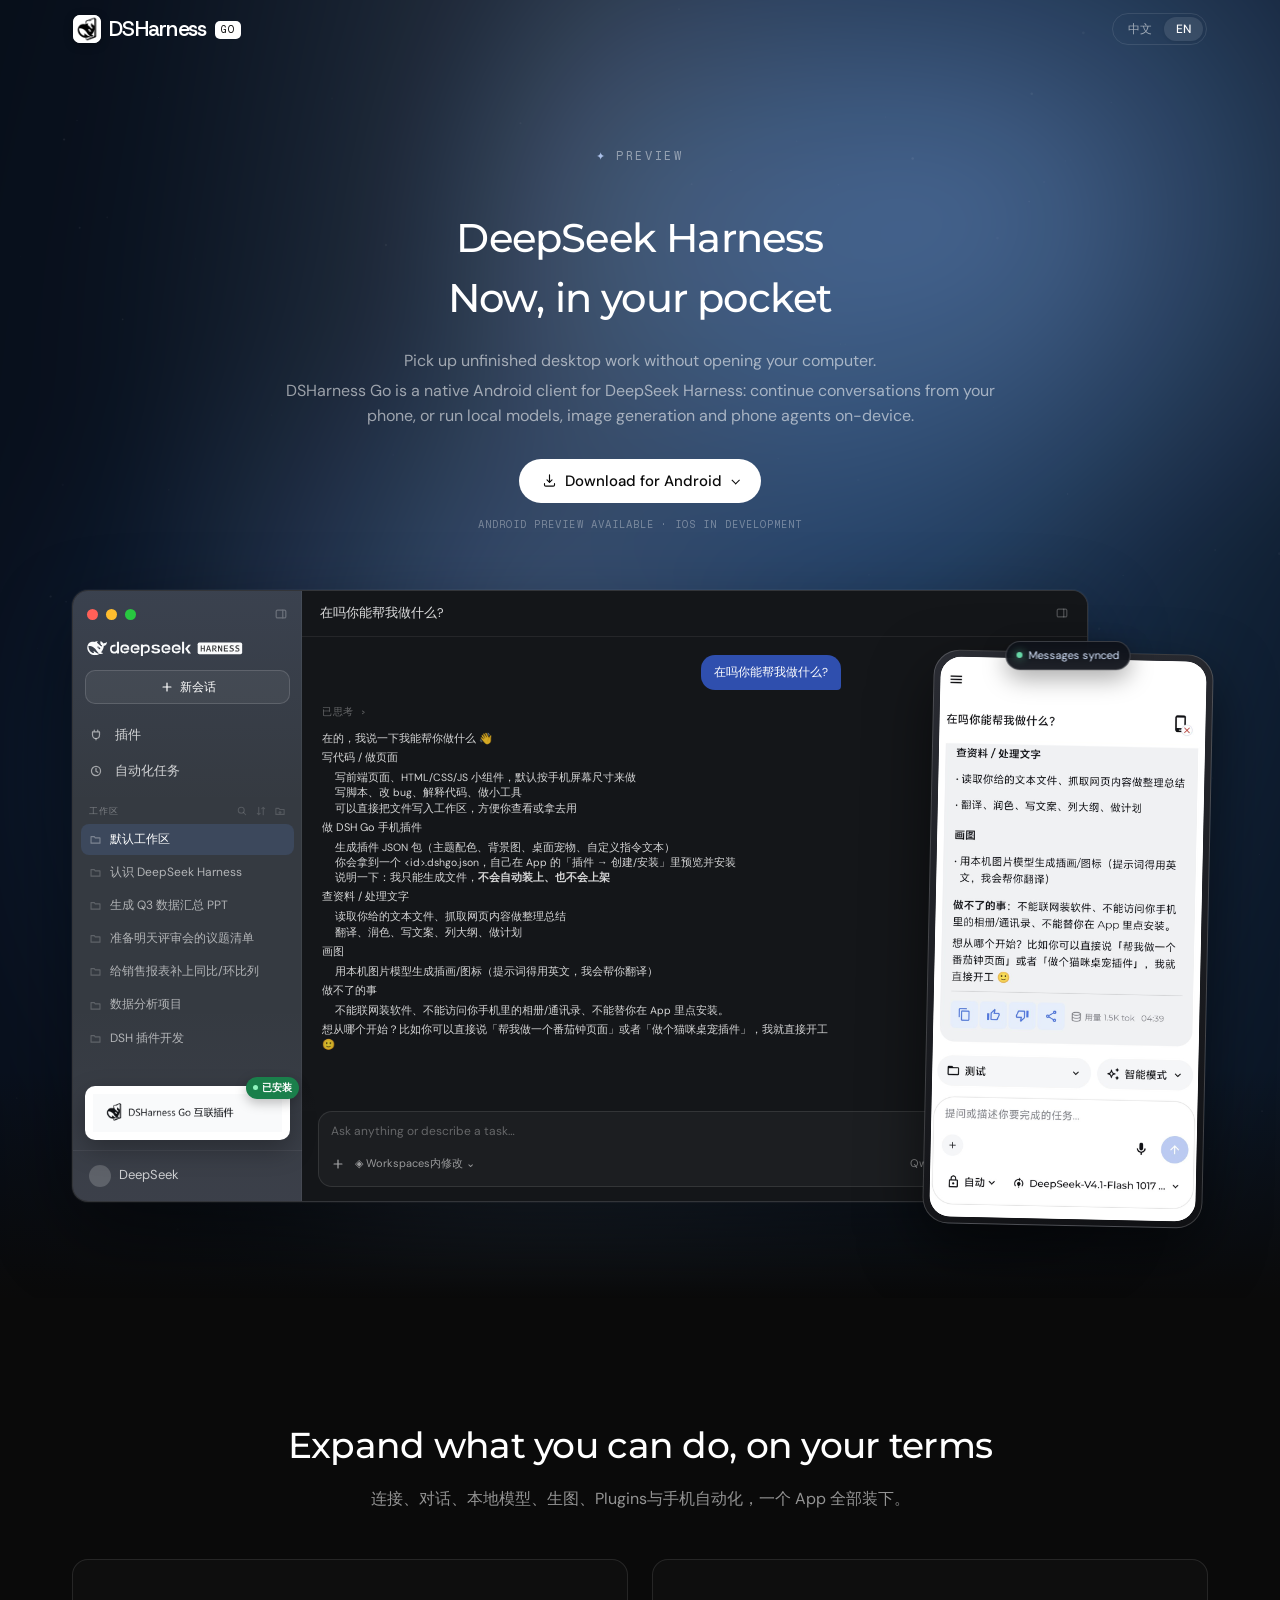
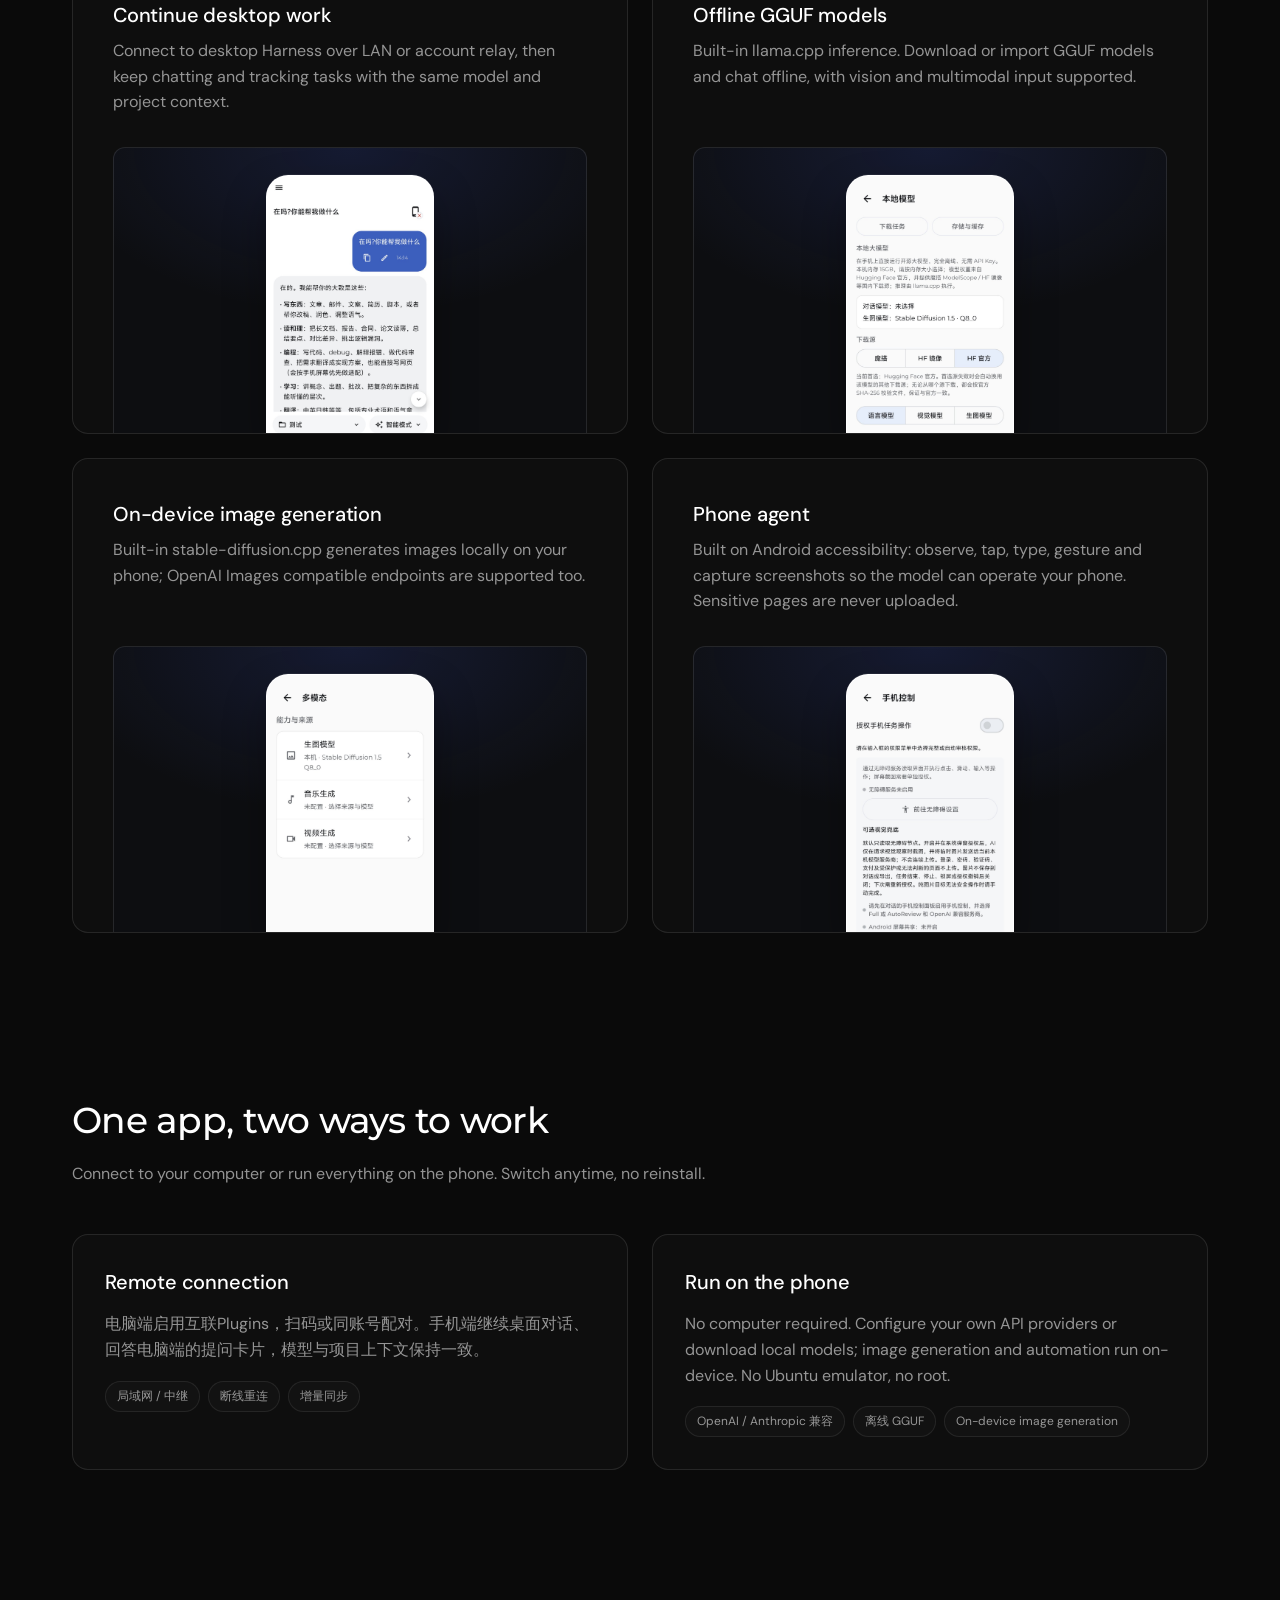
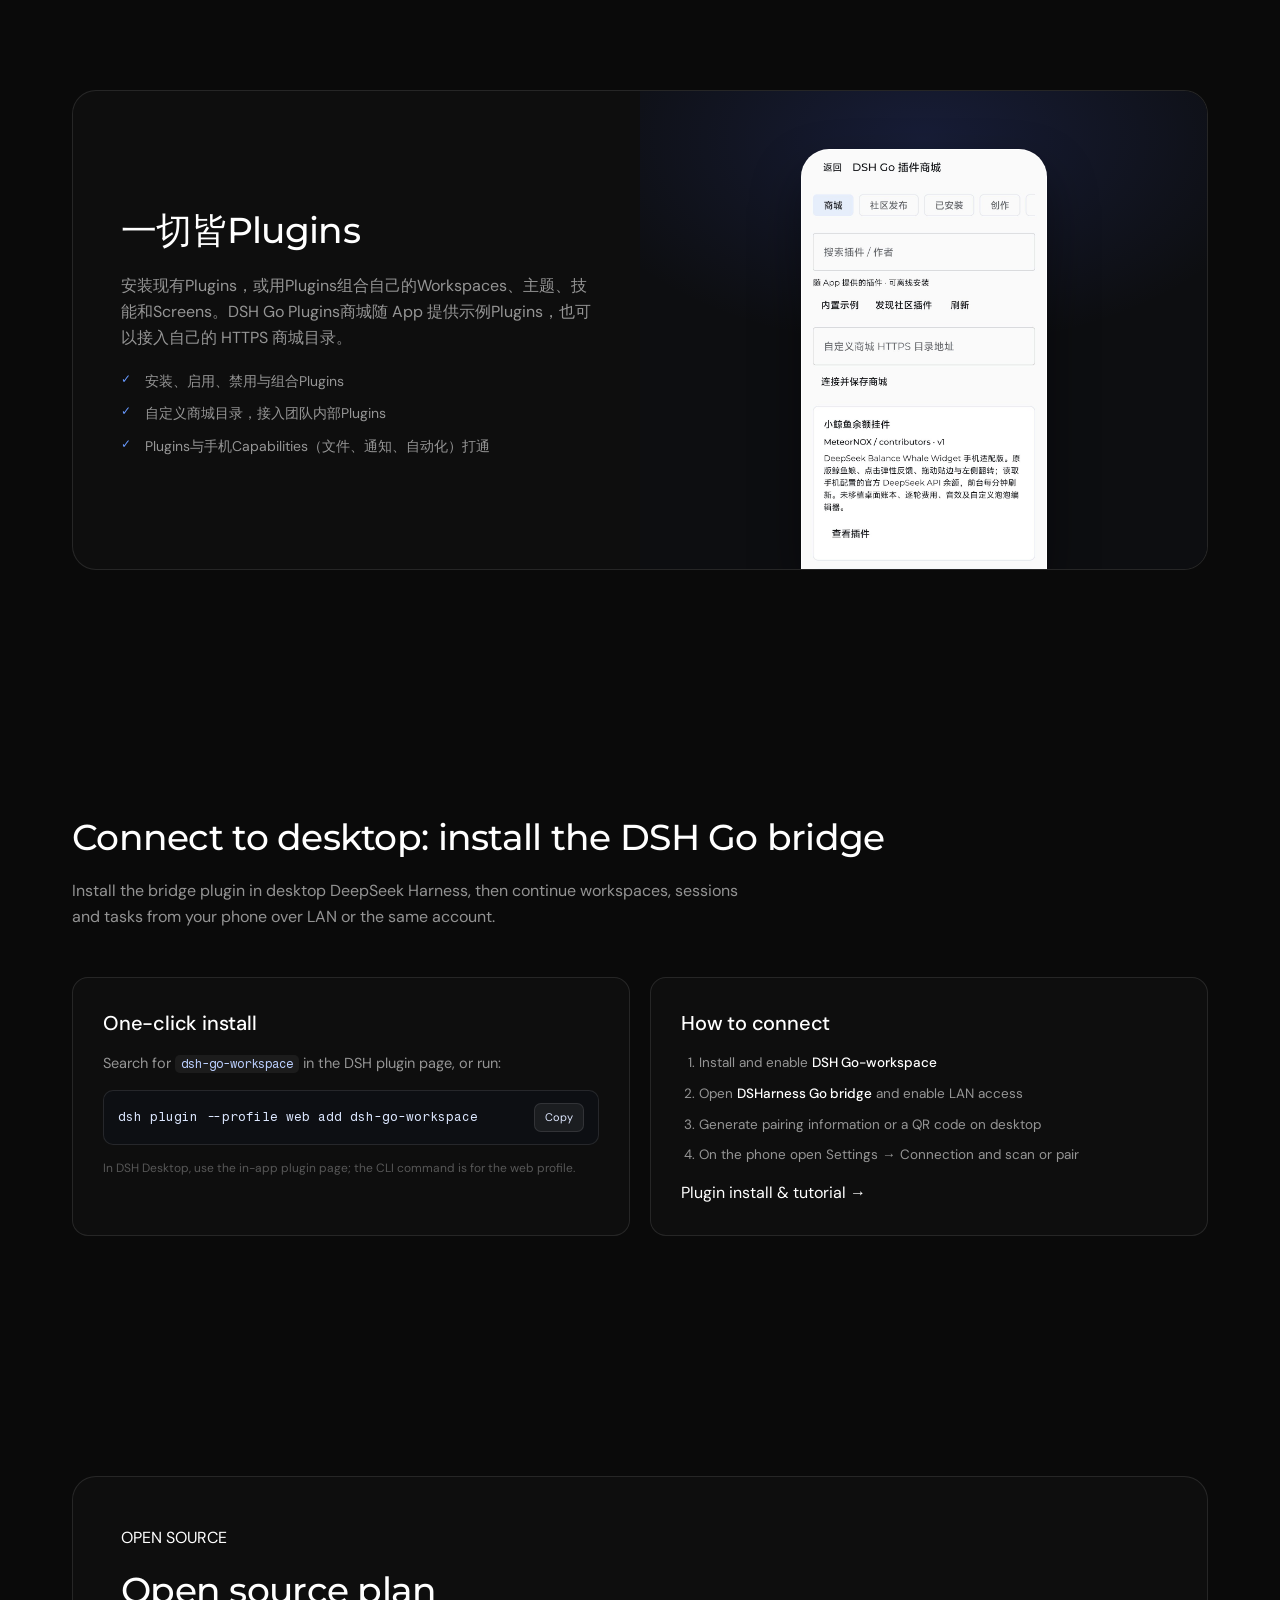
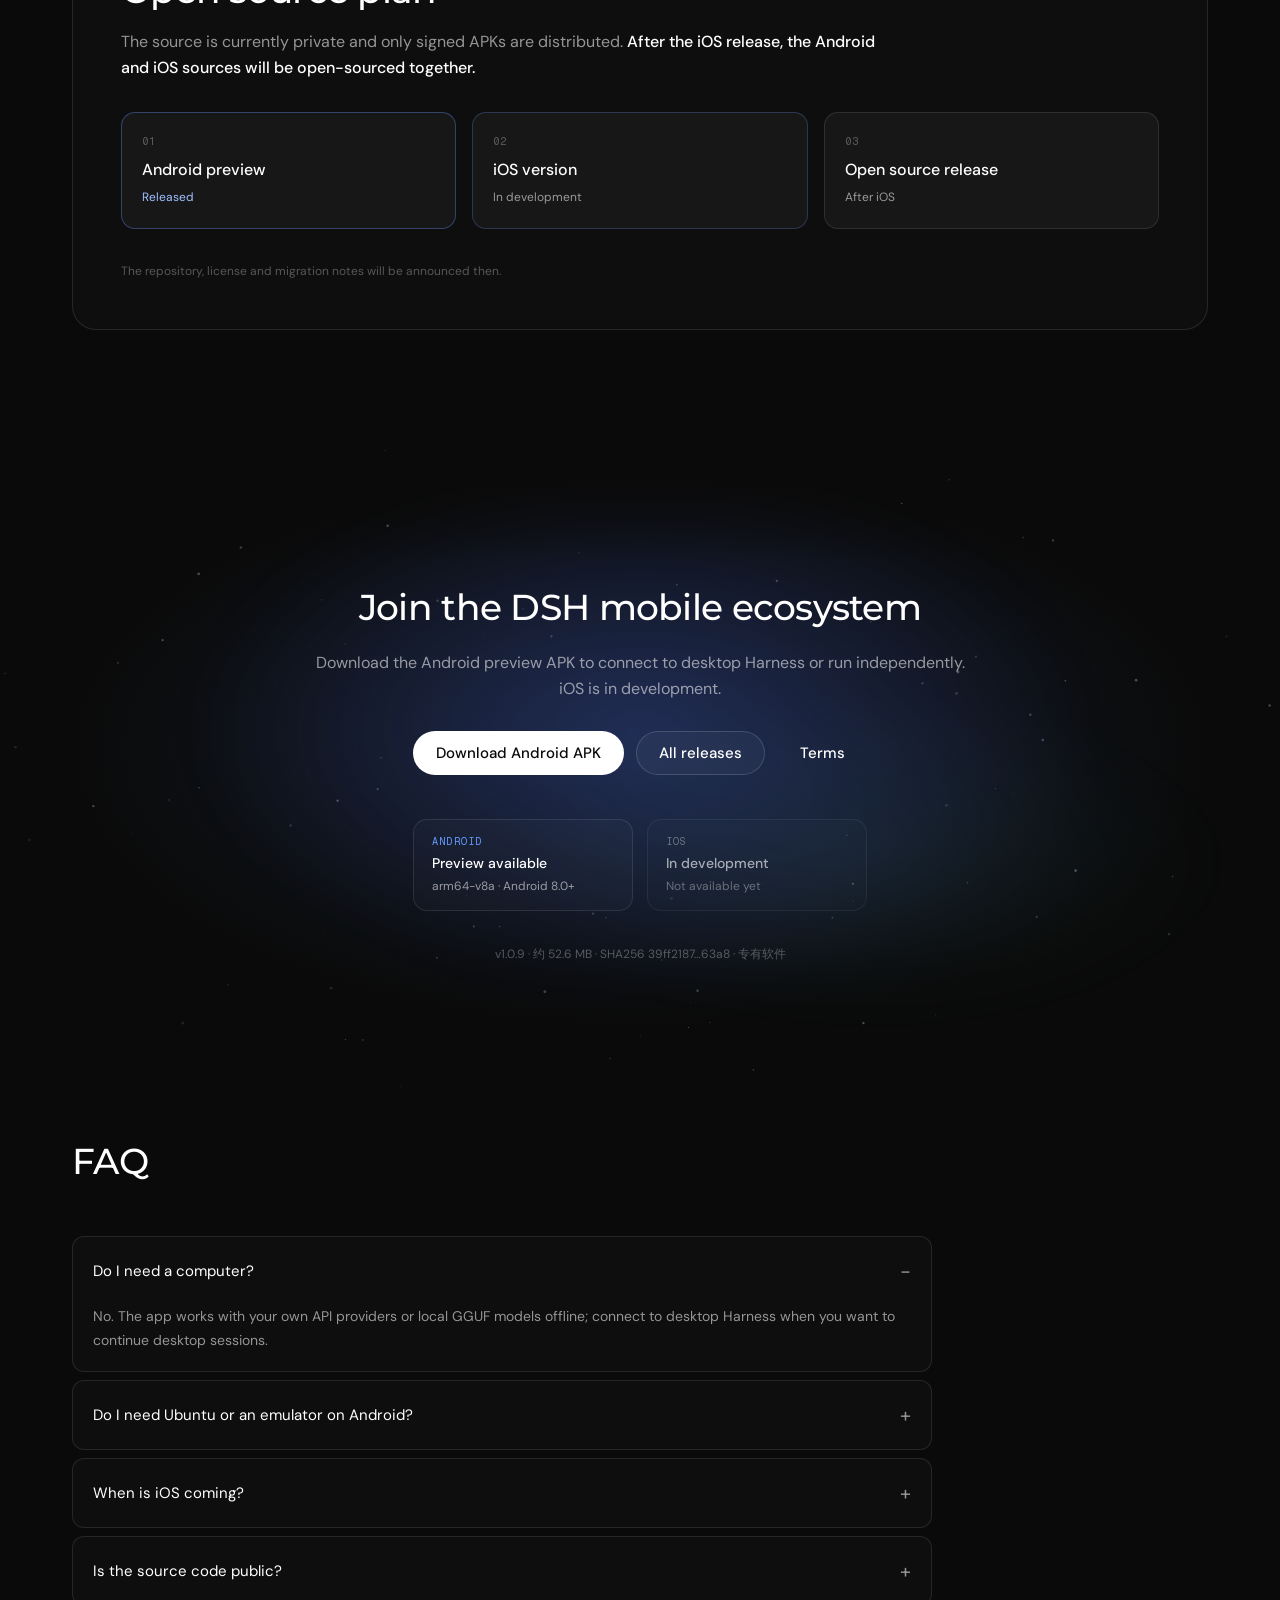
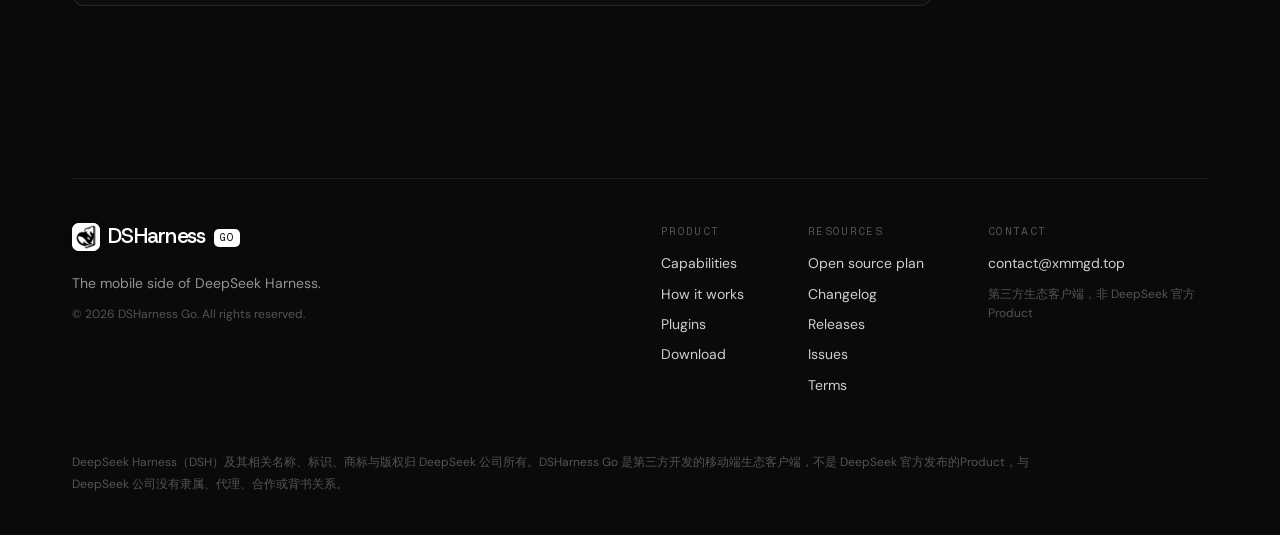
==== en.html @ 23b212e3 "DSHarness Go — public website, downloads and docs" ====
<!doctype html>
<html lang="en">
<head>
  <meta charset="utf-8">
  <meta name="viewport" content="width=device-width, initial-scale=1, viewport-fit=cover">
  <title>DSHarness Go — The mobile side of DeepSeek Harness</title>
  <meta name="description" content="DSHarness Go is the mobile client for DeepSeek Harness: continue desktop sessions from your phone, or run local API providers, offline GGUF models and on-device image generation. Native Android, no Ubuntu emulator, no root.">
  <meta name="theme-color" content="#0a0a0a">
  <link rel="canonical" href="https://dsharnessgo.top/en.html">
  <meta property="og:type" content="website">
  <meta property="og:url" content="https://dsharnessgo.top/en.html">
  <meta property="og:title" content="DSHarness Go — The mobile side of DeepSeek Harness">
  <meta property="og:description" content="DeepSeek Harness in your pocket: continue desktop sessions, or run local API / offline GGUF / on-device image generation.">
  <meta property="og:image" content="https://dsharnessgo.top/assets/screenshots/home.jpg">
  <meta name="twitter:card" content="summary_large_image">
  <link rel="icon" href="assets/app-icon-tile.png" type="image/png">
  <link rel="stylesheet" href="styles.css">
  <script>document.documentElement.classList.add('js')</script>
</head>
<body>
  <a class="skip" href="#main">跳到主要内容</a>

  <header class="site-header" id="siteHeader">
    <div class="header-bar" id="headerBar">
      <div class="header-left">
        <a class="brand" href="#top" aria-label="DSHarness Go 首页">
          <img class="brand-icon" src="assets/app-icon-tile.png" alt="" width="28" height="28">
          <span class="brand-name">DSHarness</span>
          <span class="brand-chip">GO</span>
        </a>
        <span class="preview-label scrolled-only">Preview</span>
      </div>
      <div class="header-actions">
        <a class="btn btn-secondary btn-github scrolled-only" href="https://github.com/mionio233-collab/dsharness-go" target="_blank" rel="noopener">
          <svg viewBox="0 0 24 24" aria-hidden="true"><path fill="currentColor" d="M12 .5A11.5 11.5 0 0 0 .5 12c0 5.08 3.29 9.39 7.86 10.91.58.1.79-.25.79-.55v-2.15c-3.2.7-3.88-1.36-3.88-1.36-.52-1.33-1.28-1.68-1.28-1.68-1.04-.72.08-.7.08-.7 1.15.08 1.76 1.18 1.76 1.18 1.03 1.76 2.7 1.25 3.36.96.1-.75.4-1.25.73-1.54-2.55-.29-5.24-1.28-5.24-5.7 0-1.26.45-2.29 1.18-3.1-.12-.29-.51-1.46.11-3.05 0 0 .97-.31 3.18 1.18a11.1 11.1 0 0 1 5.8 0c2.2-1.49 3.17-1.18 3.17-1.18.62 1.59.23 2.76.12 3.05.73.81 1.18 1.84 1.18 3.1 0 4.43-2.7 5.4-5.26 5.69.41.35.78 1.05.78 2.12v3.14c0 .3.2.66.8.55A11.5 11.5 0 0 0 23.5 12 11.5 11.5 0 0 0 12 .5z"/></svg>
          <span>GitHub</span>
        </a>
        <a class="btn btn-primary btn-download scrolled-only" href="#download">Download<span class="chev"></span></a>
        <div class="locale-toggle top-only" role="group" aria-label="Language">
          <button type="button" class="locale-item" data-locale="zh">中文</button>
          <button type="button" class="locale-item is-active" data-locale="en">EN</button>
        </div>
        <button class="menu-toggle" id="menuToggle" aria-label="打开菜单" aria-expanded="false" aria-controls="mobileMenu">
          <span></span><span></span>
        </button>
      </div>
    </div>
    <div class="mobile-menu" id="mobileMenu" aria-hidden="true">
      <div class="mobile-menu-head">
        <a class="brand" href="#top">
          <img class="brand-icon" src="assets/app-icon-tile.png" alt="" width="26" height="26">
          <span class="brand-name">DSHarness</span>
          <span class="brand-chip">GO</span>
        </a>
        <button class="menu-close" id="menuClose" aria-label="关闭">×</button>
      </div>
      <nav class="mobile-menu-body">
        <a href="#features">Capabilities</a>
        <a href="#modes">How it works</a>
        <a href="#plugins">Plugins</a>
        <a href="#download">Download</a>
        <a href="#faq">FAQ</a>
        <a class="mobile-download" href="https://github.com/mionio233-collab/dsharness-go/releases/latest" target="_blank" rel="noopener">Download Android APK</a>
      </nav>
      <div class="mobile-lang">
        <button type="button" class="locale-item is-active" data-locale="zh">中文</button>
        <button type="button" class="locale-item is-active" data-locale="en">EN</button>
      </div>
    </div>
  </header>

  <main id="main">
    <!-- HERO -->
    <section class="hero" id="top">
      <div class="hero-bg" aria-hidden="true"></div>
      <canvas class="hero-canvas" id="heroCanvas" aria-hidden="true"></canvas>
      <div class="hero-glow" aria-hidden="true"></div>
      <div class="ds-container hero-inner">
        <div class="hero-head">
          <span class="hero-eyebrow"><span class="spark" aria-hidden="true">✦</span>PREVIEW</span>
          <h1 class="hero-title"><span class="latin">DeepSeek Harness</span><br>Now, in your pocket</h1>
          <div class="hero-desc">
            <p>Pick up unfinished desktop work without opening your computer.</p>
            <p>DSHarness Go is a native Android client for DeepSeek Harness: continue conversations from your phone, or run local models, image generation and phone agents on-device.</p>
          </div>
          <a class="btn btn-primary btn-hero" href="#download">
            <svg viewBox="0 0 24 24" aria-hidden="true"><path fill="none" stroke="currentColor" stroke-width="1.8" stroke-linecap="round" stroke-linejoin="round" d="M12 3v12m0 0l-4-4m4 4l4-4M4 17v2a2 2 0 0 0 2 2h12a2 2 0 0 0 2-2v-2"/></svg>
            Download for Android
            <span class="chev"></span>
          </a>
          <p class="hero-note">Android preview available · iOS in development</p>
        </div>

        <div class="hero-preview">
          <div class="sync-scene">
            <div class="sync-desktop">
              <aside class="app-sidebar" aria-hidden="true">
                <div class="app-windowbar">
                  <span class="traffic"><i></i><i></i><i></i></span>
                  <span class="app-panel-icon"><svg viewBox="0 0 16 16" aria-hidden="true"><rect x="2.5" y="3.5" width="11" height="9" rx="1.5"/><path d="M10 3.5v9"/></svg></span>
                </div>
                <div class="native-brand">
                  <img class="native-logo" src="assets/deepseek-harness-logo.svg" alt="DeepSeek Harness">
                </div>
                <button class="app-newchat" type="button"><svg viewBox="0 0 16 16" aria-hidden="true"><path d="M8 3.5v9M3.5 8h9"/></svg> 新会话</button>
                <div class="app-nav">
                  <div class="app-nav-item"><span class="ai"><svg viewBox="0 0 16 16" aria-hidden="true"><path d="M6 2.5v2M10 2.5v2M4 4.5h8v3.5a4 4 0 0 1-8 0z"/><path d="M8 12v1.5"/></svg></span>插件</div>
                  <div class="app-nav-item"><span class="ai"><svg viewBox="0 0 16 16" aria-hidden="true"><circle cx="8" cy="8" r="5.2"/><path d="M8 5v3.3l2 1.2"/></svg></span>自动化任务</div>
                </div>
                <div class="app-ws-head"><span>工作区</span><span class="app-ws-icons"><svg viewBox="0 0 16 16" aria-hidden="true"><circle cx="7" cy="7" r="4"/><path d="M10 10l3 3"/></svg><svg viewBox="0 0 16 16" aria-hidden="true"><path d="M5 3v10M3 11l2 2 2-2M11 13V3M9 5l2-2 2 2"/></svg><svg viewBox="0 0 16 16" aria-hidden="true"><path d="M2.5 4.5h4l1.2 1.5h5.8v6.5h-11z"/><path d="M8 8.2v3M6.5 9.7h3"/></svg></span></div>
                <div class="app-ws active"><span><svg viewBox="0 0 16 16" aria-hidden="true"><path d="M2.5 4.5h4l1.2 1.5h5.8v6.5h-11z"/></svg></span> 默认工作区</div>
                <div class="app-ws"><span><svg viewBox="0 0 16 16" aria-hidden="true"><path d="M2.5 4.5h4l1.2 1.5h5.8v6.5h-11z"/></svg></span> 认识 DeepSeek Harness</div>
                <div class="app-ws"><span><svg viewBox="0 0 16 16" aria-hidden="true"><path d="M2.5 4.5h4l1.2 1.5h5.8v6.5h-11z"/></svg></span> 生成 Q3 数据汇总 PPT</div>
                <div class="app-ws"><span><svg viewBox="0 0 16 16" aria-hidden="true"><path d="M2.5 4.5h4l1.2 1.5h5.8v6.5h-11z"/></svg></span> 准备明天评审会的议题清单</div>
                <div class="app-ws"><span><svg viewBox="0 0 16 16" aria-hidden="true"><path d="M2.5 4.5h4l1.2 1.5h5.8v6.5h-11z"/></svg></span> 给销售报表补上同比/环比列</div>
                <div class="app-ws"><span><svg viewBox="0 0 16 16" aria-hidden="true"><path d="M2.5 4.5h4l1.2 1.5h5.8v6.5h-11z"/></svg></span> 数据分析项目</div>
                <div class="app-ws"><span><svg viewBox="0 0 16 16" aria-hidden="true"><path d="M2.5 4.5h4l1.2 1.5h5.8v6.5h-11z"/></svg></span> DSH 插件开发</div>
                <div class="sidebar-plugin">
                  <img src="assets/plugin-dsh-go.png" alt="DSHarness Go 互联插件">
                  <span class="plugin-installed"><i></i>已安装</span>
                </div>
                <div class="app-user"><span class="app-avatar"></span> DeepSeek</div>
              </aside>
              <div class="app-chat">
                <div class="app-chat-head">
                  <span>在吗你能帮我做什么?</span>
                  <span class="app-chat-icon"><svg viewBox="0 0 16 16" aria-hidden="true"><rect x="2.5" y="3.5" width="11" height="9" rx="1.5"/><path d="M10 3.5v9"/></svg></span>
                </div>
                <div class="app-chat-body native-chat">
                  <div class="app-msg-user">在吗你能帮我做什么?</div>
                  <div class="app-thinking">已思考 ›</div>
                  <div class="app-bot">
                    <p>在的，我说一下我能帮你做什么 👋</p>
                    <p class="app-sec">写代码 / 做页面</p>
                    <ul>
                      <li>写前端页面、HTML/CSS/JS 小组件，默认按手机屏幕尺寸来做</li>
                      <li>写脚本、改 bug、解释代码、做小工具</li>
                      <li>可以直接把文件写入工作区，方便你查看或拿去用</li>
                    </ul>
                    <p class="app-sec">做 DSH Go 手机插件</p>
                    <ul>
                      <li>生成插件 JSON 包（主题配色、背景图、桌面宠物、自定义指令文本）</li>
                      <li>你会拿到一个 &lt;id&gt;.dshgo.json，自己在 App 的「插件 → 创建/安装」里预览并安装</li>
                      <li>说明一下：我只能生成文件，<strong>不会自动装上、也不会上架</strong></li>
                    </ul>
                    <p class="app-sec">查资料 / 处理文字</p>
                    <ul>
                      <li>读取你给的文本文件、抓取网页内容做整理总结</li>
                      <li>翻译、润色、写文案、列大纲、做计划</li>
                    </ul>
                    <p class="app-sec">画图</p>
                    <ul>
                      <li>用本机图片模型生成插画/图标（提示词得用英文，我会帮你翻译）</li>
                    </ul>
                    <p class="app-sec">做不了的事</p>
                    <ul>
                      <li>不能联网装软件、不能访问你手机里的相册/通讯录、不能替你在 App 里点安装。</li>
                    </ul>
                    <p>想从哪个开始？比如你可以直接说「帮我做一个番茄钟页面」或者「做个猫咪桌宠插件」，我就直接开工 🙂</p>
                  </div>
                </div>
                <div class="app-input">
                  <div class="app-input-ph">Ask anything or describe a task…</div>
                  <div class="app-input-row">
                    <span class="app-plus"><svg viewBox="0 0 16 16" aria-hidden="true"><path d="M8 3.5v9M3.5 8h9"/></svg></span>
                    <span class="app-shield">◈ Workspaces内修改 ⌄</span>
                    <span class="app-model">Qwen3.8-Flash High ⌄</span>
                    <span class="app-send">↑</span>
                  </div>
                </div>
              </div>
            </div>
            <div class="sync-phone">
              <div class="sync-phone-frame"><img src="assets/screenshots/phone-native.jpg" alt="DSH Go phone view" loading="eager"></div>
              <div class="sync-badge"><i></i>Messages synced</div>
            </div>
          </div>
        </div>
      </div>
    </section>

    <!-- CAPABILITIES -->
    <section class="section" id="features">
      <div class="ds-container">
        <div class="section-heading center">
          <h2 class="heading1">Expand what you can do, on your terms</h2>
          <p class="body-desc">连接、对话、本地模型、生图、Plugins与手机自动化，一个 App 全部装下。</p>
        </div>

        <div class="cap-grid">
          <article class="cap-card">
            <div class="cap-copy">
              <h3 class="subtitle">Continue desktop work</h3>
              <p class="body-desc">Connect to desktop Harness over LAN or account relay, then keep chatting and tracking tasks with the same model and project context.</p>
            </div>
            <figure class="cap-media">
              <div class="cap-phone"><img src="assets/screenshots/chat.jpg" alt="对话与Remote connection" loading="lazy"></div>
            </figure>
          </article>

          <article class="cap-card">
            <div class="cap-copy">
              <h3 class="subtitle">Offline GGUF models</h3>
              <p class="body-desc">Built-in llama.cpp inference. Download or import GGUF models and chat offline, with vision and multimodal input supported.</p>
            </div>
            <figure class="cap-media">
              <div class="cap-phone"><img src="assets/screenshots/local-models.jpg" alt="本地模型" loading="lazy"></div>
            </figure>
          </article>

          <article class="cap-card">
            <div class="cap-copy">
              <h3 class="subtitle">On-device image generation</h3>
              <p class="body-desc">Built-in stable-diffusion.cpp generates images locally on your phone; OpenAI Images compatible endpoints are supported too.</p>
            </div>
            <figure class="cap-media">
              <div class="cap-phone"><img src="assets/screenshots/multimodal.jpg" alt="多模态与On-device image generation" loading="lazy"></div>
            </figure>
          </article>

          <article class="cap-card">
            <div class="cap-copy">
              <h3 class="subtitle">Phone agent</h3>
              <p class="body-desc">Built on Android accessibility: observe, tap, type, gesture and capture screenshots so the model can operate your phone. Sensitive pages are never uploaded.</p>
            </div>
            <figure class="cap-media">
              <div class="cap-phone"><img src="assets/screenshots/phone-control.jpg" alt="手机控制与无障碍授权" loading="lazy"></div>
            </figure>
          </article>
        </div>
      </div>
    </section>

    <!-- MODES -->
    <section class="section section-tight" id="modes">
      <div class="ds-container">
        <div class="section-heading">
          <h2 class="heading1">One app, two ways to work</h2>
          <p class="body-desc">Connect to your computer or run everything on the phone. Switch anytime, no reinstall.</p>
        </div>
        <div class="mode-grid">
          <article class="mode-card">
            <h3 class="subtitle">Remote connection</h3>
            <p class="body-desc">电脑端启用互联Plugins，扫码或同账号配对。手机端继续桌面对话、回答电脑端的提问卡片，模型与项目上下文保持一致。</p>
            <div class="mode-chips">
              <span>局域网 / 中继</span><span>断线重连</span><span>增量同步</span>
            </div>
          </article>
          <article class="mode-card">
            <h3 class="subtitle">Run on the phone</h3>
            <p class="body-desc">No computer required. Configure your own API providers or download local models; image generation and automation run on-device. No Ubuntu emulator, no root.</p>
            <div class="mode-chips">
              <span>OpenAI / Anthropic 兼容</span><span>离线 GGUF</span><span>On-device image generation</span>
            </div>
          </article>
        </div>
      </div>
    </section>

    <!-- PLUGINS SHOWCASE -->
    <section class="section" id="plugins">
      <div class="ds-container">
        <article class="showcase-card">
          <div class="showcase-copy">
            <h2 class="heading1">一切皆Plugins</h2>
            <p class="body-desc">安装现有Plugins，或用Plugins组合自己的Workspaces、主题、技能和Screens。DSH Go Plugins商城随 App 提供示例Plugins，也可以接入自己的 HTTPS 商城目录。</p>
            <ul class="check-list">
              <li>安装、启用、禁用与组合Plugins</li>
              <li>自定义商城目录，接入团队内部Plugins</li>
              <li>Plugins与手机Capabilities（文件、通知、自动化）打通</li>
            </ul>
          </div>
          <figure class="showcase-media">
            <div class="showcase-phone"><img src="assets/screenshots/plugins.jpg" alt="DSH Go Plugins商城" loading="lazy"></div>
          </figure>
        </article>
      </div>
    </section>

    <!-- CONNECT PLUGIN -->
    <section class="section" id="connect">
      <div class="ds-container">
        <div class="section-heading">
          <h2 class="heading1">Connect to desktop: install the DSH Go bridge</h2>
          <p class="body-desc">Install the bridge plugin in desktop DeepSeek Harness, then continue workspaces, sessions and tasks from your phone over LAN or the same account.</p>
        </div>
        <div class="connect-grid">
          <div class="connect-card">
            <h3 class="subtitle">One-click install</h3>
            <p class="body-desc">Search for <code>dsh-go-workspace</code> in the DSH plugin page, or run:</p>
            <div class="code-block">
              <code id="pluginInstallCmd">dsh plugin --profile web add dsh-go-workspace</code>
              <button class="copy-btn" id="copyInstallCmd" type="button">Copy</button>
            </div>
            <p class="connect-note">In DSH Desktop, use the in-app plugin page; the CLI command is for the web profile.</p>
          </div>
          <div class="connect-card">
            <h3 class="subtitle">How to connect</h3>
            <ol class="steps-list">
              <li>Install and enable <b>DSH Go-workspace</b></li>
              <li>Open <b>DSHarness Go bridge</b> and enable LAN access</li>
              <li>Generate pairing information or a QR code on desktop</li>
              <li>On the phone open Settings → Connection and scan or pair</li>
            </ol>
            <a class="text-link" href="https://xiamen-menggenda-technology-co-ltd.github.io/DSH-Go-workspace-site/" target="_blank" rel="noopener">Plugin install &amp; tutorial <span>→</span></a>
          </div>
        </div>
      </div>
    </section>

    <!-- OPEN SOURCE PLAN -->
    <section class="section" id="open-source">
      <div class="ds-container">
        <div class="os-card">
          <div class="os-head">
            <p class="eyebrow">OPEN SOURCE</p>
            <h2 class="heading1">Open source plan</h2>
            <p class="body-desc">The source is currently private and only signed APKs are distributed. <strong>After the iOS release, the Android and iOS sources will be open-sourced together.</strong></p>
          </div>
          <ol class="os-timeline">
            <li class="is-done"><span>01</span><b>Android preview</b><em>Released</em></li>
            <li class="is-now"><span>02</span><b>iOS version</b><em>In development</em></li>
            <li><span>03</span><b>Open source release</b><em>After iOS</em></li>
          </ol>
          <p class="os-note">The repository, license and migration notes will be announced then.</p>
        </div>
      </div>
    </section>

    <!-- JOIN / DOWNLOAD -->
    <section class="join" id="download">
      <canvas class="join-canvas" id="joinCanvas" aria-hidden="true"></canvas>
      <div class="join-glow" aria-hidden="true"></div>
      <div class="ds-container join-inner">
        <h2 class="heading1">Join the DSH mobile ecosystem</h2>
        <p class="body-desc join-desc">Download the Android preview APK to connect to desktop Harness or run independently. iOS is in development.</p>
        <div class="join-actions">
          <a class="btn btn-primary btn-lg" href="https://github.com/mionio233-collab/dsharness-go/releases/latest" target="_blank" rel="noopener">Download Android APK</a>
          <a class="btn btn-secondary btn-lg" href="https://github.com/mionio233-collab/dsharness-go/releases" target="_blank" rel="noopener">All releases</a>
          <a class="btn btn-ghost btn-lg" href="./terms.html">Terms</a>
        </div>
        <div class="join-platforms">
          <div class="platform"><span class="platform-k">ANDROID</span><b>Preview available</b><span>arm64-v8a · Android 8.0+</span></div>
          <div class="platform platform-soon"><span class="platform-k">IOS</span><b>In development</b><span>Not available yet</span></div>
        </div>
        <p class="join-meta">v1.0.9 · 约 52.6 MB · SHA256 39ff2187…63a8 · 专有软件</p>
      </div>
    </section>

    <!-- FAQ -->
    <section class="section section-faq" id="faq">
      <div class="ds-container">
        <div class="section-heading">
          <h2 class="heading1">FAQ</h2>
        </div>
        <div class="faq-list">
          <details open>
            <summary>Do I need a computer?</summary>
            <p>No. The app works with your own API providers or local GGUF models offline; connect to desktop Harness when you want to continue desktop sessions.</p>
          </details>
          <details>
            <summary>Do I need Ubuntu or an emulator on Android?</summary>
            <p>No. DSHarness Go is a native Android app that uses system APIs directly. No Linux emulator and no root required.</p>
          </details>
          <details>
            <summary>When is iOS coming?</summary>
            <p>iOS 版本仍在开发中，Not available yet。发布后会在Download页和 GitHub Releases 公布。</p>
          </details>
          <details>
            <summary>Is the source code public?</summary>
            <p>The source is currently private and only signed APKs are distributed. <strong>After the iOS release, the Android and iOS sources will be open-sourced together.</strong></p>
          </details>
        </div>
      </div>
    </section>
  </main>

  <footer class="footer">
    <div class="ds-container footer-inner">
      <div class="footer-rule"></div>
      <div class="footer-main">
        <div class="footer-brand">
          <a class="brand" href="#top">
            <img class="brand-icon" src="assets/app-icon-tile.png" alt="" width="26" height="26">
            <span class="brand-name">DSHarness</span>
            <span class="brand-chip">GO</span>
          </a>
          <p class="body-desc">The mobile side of DeepSeek Harness.</p>
          <p class="footer-copy">© 2026 DSHarness Go. All rights reserved.</p>
        </div>
        <div class="footer-links">
          <div class="footer-col">
            <h4>Product</h4>
            <a href="#features">Capabilities</a>
            <a href="#modes">How it works</a>
            <a href="#plugins">Plugins</a>
            <a href="#download">Download</a>
          </div>
          <div class="footer-col">
            <h4>Resources</h4>
            <a href="#open-source">Open source plan</a>
            <a href="./CHANGELOG.md">Changelog</a>
            <a href="https://github.com/mionio233-collab/dsharness-go/releases" target="_blank" rel="noopener">Releases</a>
            <a href="https://github.com/mionio233-collab/dsharness-go/issues" target="_blank" rel="noopener">Issues</a>
            <a href="./terms.html">Terms</a>
          </div>
          <div class="footer-col">
            <h4>Contact</h4>
            <a href="mailto:contact@xmmgd.top">contact@xmmgd.top</a>
            <span class="footer-note">第三方生态客户端，非 DeepSeek 官方Product</span>
          </div>
        </div>
      </div>
      <p class="footer-legal">DeepSeek Harness（DSH）及其相关名称、标识、商标与版权归 DeepSeek 公司所有。DSHarness Go 是第三方开发的移动端生态客户端，不是 DeepSeek 官方发布的Product，与 DeepSeek 公司没有隶属、代理、合作或背书关系。</p>
    </div>
  </footer>

  <script src="main.js" defer></script>
</body>
</html>
---- styles.css ----
﻿/* DSHarness Go — official DeepSeek Harness-inspired dark theme
   Structure, tokens and typography modeled on deepseek.com/harness:
   page #0a0a0a, Montserrat/DM Sans, 1140px container, glass header,
   centered hero + large preview surface, rounded dark cards. */

@font-face { font-family: "DM Sans"; src: url("assets/fonts/dm-sans-400.woff2") format("woff2"); font-weight: 400; font-style: normal; font-display: swap; }
@font-face { font-family: "DM Sans"; src: url("assets/fonts/dm-sans-500.woff2") format("woff2"); font-weight: 500; font-style: normal; font-display: swap; }
@font-face { font-family: "DM Sans"; src: url("assets/fonts/dm-sans-700.woff2") format("woff2"); font-weight: 700; font-style: normal; font-display: swap; }
@font-face { font-family: "Montserrat"; src: url("assets/fonts/montserrat-500.woff2") format("woff2"); font-weight: 500; font-style: normal; font-display: swap; }
@font-face { font-family: "Host Grotesk"; src: url("assets/fonts/host-grotesk-latin.woff2") format("woff2"); font-weight: 300 800; font-style: normal; font-display: swap; }
@font-face { font-family: "Fragment Mono"; src: url("assets/fonts/fragment-mono-latin.woff2") format("woff2"); font-weight: 400; font-style: normal; font-display: swap; }

:root {
  --page: #0a0a0a;
  --text: #ffffff;
  --text-secondary: hsla(0, 0%, 100%, .8);
  --text-desc: hsla(0, 0%, 100%, .56);
  --text-placeholder: hsla(0, 0%, 100%, .3);
  --brand: #6799fe;
  --surface-1: hsla(0, 0%, 100%, .06);
  --surface-2: hsla(0, 0%, 100%, .04);
  --surface-3: hsla(0, 0%, 100%, .02);
  --surface-raised: hsla(0, 0%, 100%, .1);
  --border: hsla(0, 0%, 100%, .1);
  --border-subtle: hsla(0, 0%, 100%, .08);
  --font-body: "DM Sans", -apple-system, BlinkMacSystemFont, "Segoe UI", "PingFang SC", "Hiragino Sans GB", "Microsoft YaHei", sans-serif;
  --font-display: "Montserrat", var(--font-body);
  --font-mono: "Fragment Mono", ui-monospace, SFMono-Regular, Menlo, Consolas, "PingFang SC", monospace;
  --container: 1140px;
  --space-1: 4px; --space-2: 8px; --space-3: 12px; --space-4: 16px;
  --space-5: 24px; --space-6: 32px; --space-7: 40px; --space-8: 56px;
  --space-9: 80px; --space-10: 120px; --space-11: 160px;
  --radius-pill: 100px;
  --radius-card: 24px;
  --radius-panel: 16px;
  --radius-media: 12px;
}

* { box-sizing: border-box; }
html { scroll-behavior: smooth; -webkit-text-size-adjust: 100%; }
body {
  margin: 0;
  min-height: 100vh;
  background: var(--page);
  color: var(--text);
  font-family: var(--font-body);
  font-size: 16px;
  line-height: 1.6;
  -webkit-font-smoothing: antialiased;
  -moz-osx-font-smoothing: grayscale;
  overflow-x: hidden;
}
img { display: block; max-width: 100%; }
a { color: inherit; text-decoration: none; }
button { font: inherit; }
h1, h2, h3, h4, p { margin: 0; }
ul { margin: 0; padding: 0; list-style: none; }
::selection { background: var(--brand); color: #fff; }
.skip { position: absolute; left: -9999px; top: 0; z-index: 200; padding: 12px 18px; border-radius: 10px; background: #fff; color: #000; }
.skip:focus { left: 16px; top: 16px; }

.ds-container { width: min(100% - 48px, var(--container)); margin-inline: auto; }
@media (min-width: 768px) { .ds-container { width: min(100% - 144px, var(--container)); } }
@media (min-width: 1560px) { .ds-container { width: min(100% - 160px, 1280px); } }

/* ---------- typography (official class scale) ---------- */
.heading1 {
  font-family: var(--font-display);
  font-size: 28px;
  font-weight: 500;
  letter-spacing: -.02em;
  line-height: 1.5;
  color: var(--text);
}
@media (min-width: 768px) { .heading1 { font-size: 36px; } }
.subtitle { font-family: var(--font-body); font-size: 20px; font-weight: 500; letter-spacing: -.01em; line-height: 1.5; color: var(--text); }
.body-desc { font-size: 16px; font-weight: 400; line-height: 1.6; color: var(--text-desc); text-wrap: pretty; }

/* ---------- buttons ---------- */
.btn {
  position: relative; display: inline-flex; align-items: center; justify-content: center;
  gap: 8px; border-radius: var(--radius-pill); border: 1px solid transparent;
  font-family: var(--font-body); font-weight: 500; line-height: 1.2;
  text-decoration: none; white-space: nowrap; cursor: pointer;
  transition: background-color .2s ease, border-color .2s ease, color .2s ease, opacity .2s ease;
}
.btn svg { width: 16px; height: 16px; flex: none; }
.btn-primary { background: #fff; color: #0a0a0a; padding: 11px 18px; font-size: 15px; }
.btn-primary:hover { background: #e9e9e9; color: #0a0a0a; }
.btn-secondary {
  background: var(--surface-2); color: var(--text);
  border-color: hsla(0, 0%, 100%, .15); padding: 11px 18px; font-size: 15px;
  backdrop-filter: blur(20px); -webkit-backdrop-filter: blur(20px);
}
.btn-secondary:hover { background: var(--surface-1); border-color: hsla(0, 0%, 100%, .25); color: #fff; }
.btn-ghost { background: transparent; color: var(--text); border-color: transparent; padding: 11px 16px; font-size: 15px; }
.btn-ghost:hover { background: var(--surface-1); color: #fff; }
.btn-lg { padding: 12px 22px; font-size: 15px; }
.chev { width: 6px; height: 6px; display: inline-block; margin-left: 2px; border-right: 1.5px solid currentColor; border-bottom: 1.5px solid currentColor; transform: rotate(45deg) translateY(-1px); }

/* ---------- header (transparent at top, glass pill when scrolled) ---------- */
.site-header {
  position: fixed; inset: 0 0 auto; z-index: 60;
  width: min(100% - 48px, var(--container));
  margin-inline: auto;
  padding-top: 8px;
  pointer-events: none;
}
.header-bar {
  display: flex; align-items: center; justify-content: space-between; gap: 16px;
  padding: 4px 0; border-radius: var(--radius-pill);
  border: 1px solid transparent; background: transparent;
  transition: background-color .3s ease, border-color .3s ease, backdrop-filter .3s ease, padding .3s ease;
  pointer-events: auto;
}
.header-bar.is-scrolled {
  background: hsla(0, 0%, 100%, .12);
  border-color: hsla(0, 0%, 100%, .12);
  backdrop-filter: blur(24px) saturate(140%);
  -webkit-backdrop-filter: blur(24px) saturate(140%);
}
.header-left { display: flex; align-items: center; gap: 14px; min-width: 0; }
.brand { display: inline-flex; align-items: center; gap: 8px; min-width: 0; color: var(--text); }
.brand-icon { width: 28px; height: 28px; border-radius: 7px; background: #fff; flex: none; box-shadow: 0 2px 10px rgba(0,0,0,.3); }
.brand-name {
  font-family: "Host Grotesk", var(--font-body);
  font-size: 21px; font-weight: 500; letter-spacing: -.035em; line-height: 1;
  color: var(--text);
}
.brand-chip {
  display: inline-flex; align-items: center; justify-content: center;
  height: 18px; padding: 0 6px; margin-left: 1px;
  border-radius: 5px; background: #fff; color: #0a0a0a;
  font-family: var(--font-mono); font-size: 10px; font-weight: 400; letter-spacing: .06em;
  line-height: 1; transform: translateY(1px);
}
.preview-label {
  font-family: var(--font-mono); font-size: 11px; font-weight: 400;
  letter-spacing: .18em; text-transform: uppercase;
  color: var(--text-placeholder); white-space: nowrap;
}
.header-actions { display: flex; align-items: center; gap: 8px; }
.header-actions .btn { height: 38px; }
.header-actions .btn-github span { display: inline; }

@media (min-width: 768px) { .site-header { width: min(100% - 144px, var(--container)); } }
@media (min-width: 1560px) { .site-header { width: min(100% - 160px, 1280px); } }

/* ---------- hero ---------- */
.hero { position: relative; overflow: hidden; padding: 152px 0 96px; background: #0a0a0a; }
.hero-canvas { position: absolute; inset: 0; width: 100%; height: 100%; opacity: .5; pointer-events: none; }
.hero-glow {
  position: absolute; left: 50%; top: -260px; transform: translateX(-50%);
  width: 1100px; height: 780px; pointer-events: none;
  background: radial-gradient(ellipse at center, rgba(77, 107, 254, .18), transparent 62%);
  filter: blur(10px);
}
.hero-inner { position: relative; z-index: 2; display: flex; flex-direction: column; align-items: center; }
.hero-head { display: flex; flex-direction: column; align-items: center; text-align: center; max-width: 800px; }
.hero-eyebrow {
  font-family: var(--font-mono); font-size: 12px; font-weight: 400;
  letter-spacing: .22em; text-transform: uppercase; line-height: 1;
  color: hsla(0, 0%, 100%, .45); margin-bottom: 24px;
}
.hero-title {
  font-family: var(--font-display); font-size: 40px; font-weight: 400;
  letter-spacing: -.02em; line-height: 1.5; color: var(--text);
}
.hero-title .latin { font-weight: 500; }
.hero-desc { display: flex; flex-direction: column; gap: 4px; max-width: 720px; margin-top: 20px; }
.hero-desc p { font-size: 16px; line-height: 1.6; color: var(--text-desc); }
.hero-head > .btn-hero { margin-top: 30px; }
.btn-hero { padding: 12px 22px; font-size: 15px; }

/* official-style preview surface */
.hero-preview { width: min(100%, 1020px); margin-top: 56px; }
.preview-window {
  border-radius: var(--radius-panel);
  border: 1px solid hsla(0, 0%, 100%, .12);
  background: linear-gradient(180deg, #16181d 0%, #101114 100%);
  box-shadow: 0 0 0 1px hsla(0, 0%, 100%, .05), 0 30px 80px rgba(0, 0, 0, .45);
  overflow: hidden;
}
.preview-bar {
  height: 52px; display: flex; align-items: center; gap: 12px;
  padding: 0 16px; border-bottom: 1px solid var(--border-subtle);
  background: hsla(0, 0%, 100%, .02);
}
.traffic { display: flex; gap: 8px; }
.traffic i { display: block; width: 11px; height: 11px; border-radius: 50%; background: #ff6058; }
.traffic i:nth-child(2) { background: #ffbd2e; }
.traffic i:nth-child(3) { background: #28c840; }
.preview-bar-title { font-size: 13px; color: var(--text-secondary); }
.preview-bar-meta { margin-left: auto; font-family: var(--font-mono); font-size: 11px; color: var(--text-placeholder); letter-spacing: .04em; }
.preview-body { display: grid; grid-template-columns: 230px 1fr; min-height: 540px; }
.preview-sidebar {
  border-right: 1px solid var(--border-subtle);
  background: hsla(0, 0%, 100%, .02);
  padding: 14px 12px; display: flex; flex-direction: column; gap: 2px;
  font-size: 13px; color: var(--text-desc);
}
.side-brand { display: flex; align-items: center; gap: 8px; padding: 4px 10px 14px; color: var(--text); font-weight: 500; }
.side-brand img { border-radius: 5px; background: #fff; }
.side-item { display: flex; align-items: center; gap: 9px; padding: 8px 10px; border-radius: 9px; color: var(--text-desc); }
.side-item span { width: 14px; text-align: center; opacity: .8; }
.side-new { background: hsla(0, 0%, 100%, .07); color: var(--text); }
.side-label { margin: 14px 10px 4px; font-family: var(--font-mono); font-size: 10px; letter-spacing: .12em; text-transform: uppercase; color: var(--text-placeholder); }
.side-active { background: rgba(103, 153, 254, .14); color: var(--text); }
.preview-stage {
  position: relative; min-height: 540px; overflow: hidden;
  background:
    radial-gradient(620px 360px at 50% 18%, rgba(77, 107, 254, .18), transparent 65%),
    radial-gradient(500px 300px at 80% 90%, rgba(88, 188, 200, .08), transparent 60%),
    #0c0d10;
}
.preview-phone {
  position: absolute; overflow: hidden; border-radius: 24px;
  border: 1px solid hsla(0, 0%, 100%, .16); background: #fff;
  box-shadow: 0 30px 60px rgba(0, 0, 0, .5);
}
.preview-phone img { width: 100%; height: 100%; object-fit: cover; object-position: top center; }
.phone-a { width: 214px; height: 430px; left: 10%; top: 17%; transform: rotate(-5deg); }
.phone-b { width: 226px; height: 452px; right: 12%; top: 10%; transform: rotate(3deg); }
.preview-float {
  position: absolute; left: 50%; bottom: 32px; transform: translateX(-50%);
  display: flex; flex-direction: column; gap: 1px; padding: 10px 14px;
  border-radius: 12px; border: 1px solid hsla(0, 0%, 100%, .14);
  background: rgba(14, 17, 24, .86); backdrop-filter: blur(12px);
  -webkit-backdrop-filter: blur(12px); min-width: 150px;
}
.pf-k { font-family: var(--font-mono); font-size: 9px; letter-spacing: .1em; text-transform: uppercase; color: var(--brand); }
.preview-float strong { font-size: 13px; font-weight: 500; color: #fff; }
.pf-ok { font-size: 11px; color: #7fd6c2; }

/* ---------- sections ---------- */
.section { padding: 120px 0; }
.section-tight { padding: 40px 0 100px; }
.section-heading { display: flex; flex-direction: column; gap: 14px; max-width: 820px; margin-bottom: 48px; }
.section-heading.center { align-items: center; text-align: center; margin-inline: auto; }
.section-heading .body-desc { max-width: 680px; }

/* capabilities */
.cap-grid { display: grid; grid-template-columns: 1fr 1fr; gap: 24px; }
.cap-card {
  display: flex; flex-direction: column; min-width: 0; overflow: hidden;
  padding: 40px 40px 0;
  border: 1px solid var(--border); border-radius: var(--radius-panel);
  background: var(--surface-3);
}
.cap-copy { display: flex; flex-direction: column; gap: 8px; padding-bottom: 32px; }
.cap-media {
  margin: auto 0 0; overflow: hidden; max-height: 330px;
  border: 1px solid var(--border); border-bottom: 0;
  border-radius: var(--radius-media) var(--radius-media) 0 0;
  background: #101113;
}
.cap-media img { width: 100%; height: 100%; object-fit: cover; object-position: top center; }

/* modes */
.mode-grid { display: grid; grid-template-columns: 1fr 1fr; gap: 24px; }
.mode-card { padding: 32px; border: 1px solid var(--border); border-radius: var(--radius-panel); background: var(--surface-3); display: flex; flex-direction: column; gap: 14px; }
.mode-chips { display: flex; flex-wrap: wrap; gap: 8px; margin-top: 4px; }
.mode-chips span { padding: 5px 11px; border-radius: var(--radius-pill); border: 1px solid var(--border-subtle); background: var(--surface-3); font-size: 12px; color: var(--text-desc); }

/* showcase */
.showcase-card {
  display: grid; grid-template-columns: 1fr 1fr; min-height: 480px;
  border: 1px solid var(--border); border-radius: var(--radius-card);
  background: var(--surface-3); overflow: hidden;
}
.showcase-copy { padding: 56px 48px; display: flex; flex-direction: column; gap: 16px; justify-content: center; }
.check-list { display: grid; gap: 10px; margin-top: 4px; }
.check-list li { position: relative; padding-left: 24px; font-size: 14px; color: var(--text-desc); }
.check-list li::before { content: "✓"; position: absolute; left: 0; top: 0; color: var(--brand); font-size: 12px; }
.showcase-media { margin: 0; overflow: hidden; background: #101113; position: relative; }
.showcase-media img { width: 100%; height: 100%; object-fit: cover; object-position: top center; }

/* join / download */
.join { position: relative; overflow: hidden; padding: 130px 0 150px; text-align: center; }
.join-glow {
  position: absolute; left: 50%; top: -35%; transform: translateX(-50%);
  width: 1100px; height: 800px; pointer-events: none;
  background:
    radial-gradient(ellipse at 50% 45%, rgba(77, 107, 254, .26), transparent 58%),
    radial-gradient(ellipse at 35% 70%, rgba(88, 188, 200, .1), transparent 60%);
  filter: blur(18px);
}
.join-inner { position: relative; z-index: 2; display: flex; flex-direction: column; align-items: center; gap: 16px; }
.join-desc { max-width: 660px; }
.join-actions { display: flex; flex-wrap: wrap; justify-content: center; gap: 12px; margin-top: 14px; }
.join-platforms { display: flex; flex-wrap: wrap; justify-content: center; gap: 14px; margin-top: 28px; width: 100%; }
.platform {
  display: flex; flex-direction: column; gap: 2px; text-align: left;
  min-width: 220px; padding: 14px 18px;
  border: 1px solid var(--border); border-radius: 14px; background: var(--surface-3);
}
.platform-k { font-family: var(--font-mono); font-size: 10px; letter-spacing: .12em; color: var(--brand); }
.platform b { font-size: 14px; font-weight: 500; color: var(--text); }
.platform span:last-child { font-size: 12px; color: var(--text-desc); }
.platform-soon { opacity: .62; }
.platform-soon .platform-k { color: var(--text-desc); }
.join-meta { margin-top: 18px; font-size: 12px; color: var(--text-placeholder); }

/* FAQ */
.section-faq { padding-top: 20px; padding-bottom: 100px; }
.faq-list { display: grid; gap: 8px; max-width: 860px; }
.faq-list details { border: 1px solid var(--border); border-radius: 12px; background: var(--surface-3); padding: 0 20px; }
.faq-list summary { display: flex; align-items: center; justify-content: space-between; gap: 16px; padding: 18px 0; cursor: pointer; list-style: none; font-size: 15px; color: var(--text); }
.faq-list summary::-webkit-details-marker { display: none; }
.faq-list summary::after { content: "+"; font-weight: 300; font-size: 20px; color: var(--text-desc); }
.faq-list details[open] summary::after { content: "−"; }
.faq-list details p { padding: 0 0 18px; font-size: 14px; line-height: 1.7; color: var(--text-desc); }

/* footer */
.footer { padding: 72px 0 40px; background: var(--page); }
.footer-rule { height: 1px; background: var(--border-subtle); margin-bottom: 44px; }
.footer-main { display: flex; justify-content: space-between; gap: 48px; flex-wrap: wrap; }
.footer-brand { max-width: 320px; }
.footer-brand .body-desc { margin-top: 14px; font-size: 14px; }
.footer-copy { margin-top: 10px; font-size: 12px; color: var(--text-placeholder); }
.footer-links { display: flex; gap: 64px; flex-wrap: wrap; }
.footer-col h4 { margin: 0 0 12px; font-family: var(--font-mono); font-size: 11px; font-weight: 400; letter-spacing: .12em; text-transform: uppercase; color: var(--text-placeholder); }
.footer-col a { display: block; margin: 8px 0; font-size: 14px; color: var(--text-secondary); }
.footer-col a:hover { color: #fff; }
.footer-note { display: block; margin-top: 10px; font-size: 12px; line-height: 1.6; color: var(--text-placeholder); max-width: 220px; }
.footer-legal { margin-top: 48px; font-size: 12px; line-height: 1.8; color: var(--text-placeholder); max-width: 960px; }

/* ---------- legal page (official legal pages stay light) ---------- */
body.legal-page { background: #fff; color: #202124; }
body.legal-page .site-header, body.legal-page .site-header .header-bar { pointer-events: auto; }
body.legal-page .site-header .header-bar.is-scrolled { background: hsla(0,0%,100%,.84); border-color: rgba(32,33,36,.12); }
body.legal-page .brand-name, body.legal-page .brand { color: #202124; }
body.legal-page .preview-label { color: rgba(32,33,36,.45); }
body.legal-page .btn-secondary { color: #202124; border-color: rgba(32,33,36,.18); background: rgba(0,0,0,.02); }
body.legal-page .btn-secondary:hover { color: #202124; background: rgba(0,0,0,.05); }
body.legal-page .btn-primary { background: #1a1615; color: #fff; }
body.legal-page .btn-primary:hover { background: #333; color: #fff; }
.legal { padding: 150px 0 90px; }
.legal-inner { max-width: 860px; }
.legal h1 { font-family: var(--font-display); font-size: 36px; font-weight: 500; letter-spacing: -.02em; color: #202124; }
.legal .updated { margin-top: 10px; font-size: 13px; color: rgba(32,33,36,.56); }
.legal h2 { margin: 36px 0 10px; font-size: 20px; font-weight: 500; color: #202124; }
.legal p, .legal li { font-size: 15px; line-height: 1.8; color: rgba(32,33,36,.72); }
.legal ul.bullets { list-style: disc; padding-left: 22px; display: grid; gap: 6px; }
.legal a { color: #4d6bfe; text-decoration: underline; text-underline-offset: 3px; }
.legal .back { margin-top: 40px; }
body.legal-page .brand-chip { background: #202124; color: #fff; box-shadow: none; }
.legal-footer { border-top: 1px solid rgba(32,33,36,.1); margin-top: 40px; padding: 24px 0 40px; font-size: 12px; color: rgba(32,33,36,.5); display: flex; justify-content: space-between; gap: 16px; flex-wrap: wrap; }

/* reveal for entrance */
.js .reveal { opacity: 0; transform: translateY(14px); transition: opacity .6s ease, transform .6s ease; }
.js .reveal.in { opacity: 1; transform: none; }
@media (prefers-reduced-motion: reduce) {
  html { scroll-behavior: auto; }
  .js .reveal { opacity: 1; transform: none; transition: none; }
}

/* responsive */
@media (max-width: 1024px) {
  .cap-grid { grid-template-columns: 1fr; }
  .cap-card { padding: 32px 32px 0; }
  .showcase-card { grid-template-columns: 1fr; }
  .showcase-copy { padding: 40px 36px 28px; }
  .showcase-media { max-height: 420px; }
  .mode-grid { grid-template-columns: 1fr; }
  .header-actions .btn-github span { display: none; }
  .header-actions .btn-github { width: 38px; padding: 0; }
}
@media (max-width: 767px) {
  .site-header { width: min(100% - 24px, var(--container)); padding-top: 6px; }
  .brand-icon { width: 25px; height: 25px; border-radius: 6px; }
  .brand-name { font-size: 19px; }
  .brand-chip { height: 17px; font-size: 9px; }
  .preview-label { display: none; }
  .header-actions .btn { height: 36px; padding: 0 14px; font-size: 14px; }
  .header-actions .btn-github { display: none; }
  .hero { padding: 124px 0 64px; }
  .hero-title { font-size: 32px; }
  .hero-desc p { font-size: 15px; }
  .hero-preview { margin-top: 40px; }
  .preview-body { grid-template-columns: 1fr; min-height: 430px; }
  .preview-sidebar { display: none; }
  .preview-stage { min-height: 430px; }
  .phone-a { width: 150px; height: 300px; left: 5%; top: 16%; }
  .phone-b { width: 160px; height: 320px; right: 5%; top: 9%; }
  .preview-float { bottom: 18px; padding: 8px 12px; min-width: 0; }
  .preview-bar-meta { display: none; }
  .section { padding: 80px 0; }
  .section-tight { padding: 20px 0 64px; }
  .heading1 { font-size: 26px; }
  .subtitle { font-size: 18px; }
  .cap-card { padding: 28px 24px 0; }
  .cap-media { max-height: 240px; }
  .showcase-copy { padding: 32px 24px 24px; }
  .showcase-media { max-height: 340px; }
  .join { padding: 90px 0 100px; }
  .join-platforms { flex-direction: column; align-items: stretch; }
  .platform { min-width: 0; }
  .join-actions .btn { flex: 1 1 auto; }
  .footer { padding-top: 48px; }
  .footer-main { gap: 32px; }
  .footer-links { gap: 40px; }
  .legal { padding: 120px 0 60px; }
  .legal h1 { font-size: 30px; }
}
/* ---------- hero sync composition: desktop Harness window + phone ---------- */
.hero-preview { margin-top: 56px; }
.sync-scene { position: relative; width: 100%; padding-right: 84px; }
.sync-desktop {
  width: 100%; border-radius: var(--radius-panel); overflow: hidden;
  border: 1px solid hsla(0, 0%, 100%, .12);
  background: #101114;
  box-shadow: 0 0 0 1px hsla(0, 0%, 100%, .04), 0 30px 80px rgba(0, 0, 0, .45);
}
.sync-bar {
  height: 46px; display: flex; align-items: center; gap: 12px;
  padding: 0 14px; border-bottom: 1px solid var(--border-subtle);
  background: hsla(0, 0%, 100%, .03);
}
.sync-bar-title { font-size: 13px; color: var(--text-secondary); }
.sync-bar-meta { margin-left: auto; font-family: var(--font-mono); font-size: 10.5px; letter-spacing: .04em; color: var(--text-placeholder); }
.sync-desktop-body { display: grid; grid-template-columns: 208px minmax(0, 1fr); min-height: 480px; }
.sync-sidebar {
  border-right: 1px solid var(--border-subtle);
  background: hsla(0, 0%, 100%, .02);
  padding: 12px 10px; display: flex; flex-direction: column; gap: 2px;
  font-size: 13px; color: var(--text-desc); min-width: 0;
}
.sync-brand { display: flex; align-items: center; gap: 7px; padding: 2px 8px 12px; color: var(--text); font-size: 14px; }
.sync-brand img { border-radius: 4px; background: #fff; }
.sync-chat { display: flex; flex-direction: column; min-width: 0; background: #0e0f12; }
.sync-chat-head {
  display: flex; align-items: center; justify-content: space-between; gap: 12px;
  padding: 14px 18px; border-bottom: 1px solid var(--border-subtle);
  font-size: 13px; color: var(--text-secondary);
}
.sync-pill {
  display: inline-flex; align-items: center; gap: 6px; flex: none;
  padding: 4px 9px; border-radius: var(--radius-pill);
  border: 1px solid rgba(103, 153, 254, .35); background: rgba(103, 153, 254, .1);
  font-size: 11px; color: #a8c4ff;
}
.sync-pill i, .sync-badge i { width: 6px; height: 6px; border-radius: 50%; background: #67d6a6; box-shadow: 0 0 8px rgba(103, 214, 166, .8); }
.sync-msgs { flex: 1; padding: 18px; display: flex; flex-direction: column; gap: 10px; overflow: hidden; }
.msg { max-width: 86%; font-size: 13px; line-height: 1.65; }
.msg-user {
  align-self: flex-end; padding: 8px 12px; border-radius: 12px 12px 3px 12px;
  background: #2f4fae; color: #fff;
}
.msg-bot { align-self: flex-start; padding: 10px 13px; border-radius: 12px 12px 12px 3px; background: hsla(0, 0%, 100%, .05); color: var(--text-secondary); }
.msg-bot p { margin: 0 0 5px; }
.msg-bot p:last-child { margin-bottom: 0; }
.sync-input {
  display: flex; align-items: center; gap: 10px; margin: 0 14px 14px;
  padding: 10px 12px; border-radius: 12px; border: 1px solid var(--border-subtle);
  background: hsla(0, 0%, 100%, .03); color: var(--text-placeholder); font-size: 12.5px;
}
.sync-input em { flex: 1; font-style: normal; min-width: 0; overflow: hidden; text-overflow: ellipsis; white-space: nowrap; }
.sync-input b { width: 22px; height: 22px; display: grid; place-items: center; border-radius: 50%; background: #2f4fae; color: #fff; font-weight: 400; font-size: 12px; }
.sync-phone {
  position: absolute; right: 0; bottom: -26px; width: 216px; z-index: 3;
}
.sync-phone-frame {
  width: 100%; aspect-ratio: 216 / 448; padding: 6px; border-radius: 26px;
  border: 1px solid hsla(0, 0%, 100%, .18); background: linear-gradient(160deg, #2a2c33, #101114);
  box-shadow: 0 24px 60px rgba(0, 0, 0, .55); transform: rotate(2deg);
}
.sync-phone-frame img { width: 100%; height: 100%; object-fit: cover; object-position: top center; border-radius: 21px; background: #fff; }
.sync-badge {
  position: absolute; top: -12px; right: 8px; display: inline-flex; align-items: center; gap: 6px;
  padding: 5px 10px; border-radius: var(--radius-pill);
  border: 1px solid hsla(0, 0%, 100%, .18); background: rgba(14, 17, 24, .92);
  backdrop-filter: blur(10px); -webkit-backdrop-filter: blur(10px);
  font-size: 11px; color: #d8e6ff; white-space: nowrap; box-shadow: 0 8px 24px rgba(0, 0, 0, .35);
}
.sync-line {
  position: absolute; right: 170px; bottom: 200px; width: 110px; height: 1px;
  background: linear-gradient(90deg, transparent, rgba(103, 214, 166, .7), transparent);
  transform: rotate(-24deg); transform-origin: right center; filter: drop-shadow(0 0 4px rgba(103, 214, 166, .5));
}

/* contained phone visuals in capability cards */
.cap-media {
  position: relative; height: 286px; max-height: none;
  display: flex; align-items: flex-end; justify-content: center;
  background:
    radial-gradient(420px 240px at 50% 0%, rgba(77, 107, 254, .14), transparent 70%),
    #0d0e11;
}
.cap-phone {
  width: 168px; height: 258px; overflow: hidden;
  border-radius: 22px 22px 0 0; border: 1px solid hsla(0, 0%, 100%, .14); border-bottom: 0;
  background: #fff; box-shadow: 0 -1px 0 rgba(255, 255, 255, .06), 0 20px 40px rgba(0, 0, 0, .35);
}
.cap-phone img { width: 100%; height: 100%; object-fit: cover; object-position: top center; }
.cap-media > img { display: none; }

/* plugin phone visual */
.showcase-media {
  display: flex; align-items: flex-end; justify-content: center;
  background:
    radial-gradient(520px 300px at 50% 10%, rgba(77, 107, 254, .16), transparent 70%),
    #0d0e11;
}
.showcase-phone {
  width: 246px; height: 420px; overflow: hidden;
  border-radius: 28px 28px 0 0; border: 1px solid hsla(0, 0%, 100%, .14); border-bottom: 0;
  background: #fff; box-shadow: 0 24px 50px rgba(0, 0, 0, .4);
}
.showcase-phone img { width: 100%; height: 100%; object-fit: cover; object-position: top center; }
.showcase-media > img { display: none; }

@media (max-width: 1024px) {
  .sync-scene { padding-right: 64px; }
  .sync-desktop-body { grid-template-columns: 182px minmax(0, 1fr); min-height: 440px; }
  .sync-phone { width: 190px; }
  .msg { font-size: 12px; }
}
@media (max-width: 767px) {
  .sync-scene { padding-right: 0; padding-bottom: 0; }
  .sync-desktop-body { grid-template-columns: 1fr; min-height: 380px; }
  .sync-sidebar { display: none; }
  .sync-msgs { padding: 14px; }
  .msg { font-size: 12px; max-width: 92%; }
  .sync-chat-head { padding: 12px 14px; }
  .sync-input { margin: 0 10px 10px; }
  .sync-phone { position: relative; right: auto; bottom: auto; width: 176px; margin: -34px auto 0; }
  .sync-badge { top: -10px; right: 2px; }
  .sync-line { display: none; }
  .cap-media { height: 236px; }
  .cap-phone { width: 142px; height: 214px; border-radius: 18px 18px 0 0; }
  .showcase-phone { width: 200px; height: 350px; border-radius: 24px 24px 0 0; }
}

/* Side-by-side sync scene: desktop window + phone (no content overlap). */
.sync-scene {
  display: grid;
  grid-template-columns: minmax(0, 1fr) 214px;
  gap: 30px;
  align-items: center;
  padding-right: 0;
}
.sync-desktop { width: 100%; }
.sync-phone { position: relative; right: auto; bottom: auto; width: 100%; z-index: 3; }
.sync-phone-frame { aspect-ratio: 214 / 444; transform: none; }
.sync-badge {
  top: -12px; left: 50%; right: auto; transform: translateX(-50%);
  white-space: nowrap;
}
.sync-line {
  right: 222px; top: 52%; width: 24px; height: 1px;
  background: linear-gradient(90deg, transparent, rgba(103, 214, 166, .85));
  transform: none;
}
.sync-line::after {
  content: ""; position: absolute; right: -2px; top: -2.5px;
  width: 6px; height: 6px; border-radius: 50%;
  background: #67d6a6; box-shadow: 0 0 10px rgba(103, 214, 166, .8);
}
.sync-desktop-body { min-height: 464px; }
.sync-msgs { padding: 18px 20px; }
.msg-user { max-width: 72%; }
.msg-bot { max-width: 88%; }

@media (max-width: 1024px) {
  .sync-scene { grid-template-columns: minmax(0, 1fr) 188px; gap: 22px; }
  .sync-phone-frame { aspect-ratio: 188 / 392; }
  .sync-line { right: 196px; }
  .sync-desktop-body { min-height: 420px; }
}
@media (max-width: 767px) {
  .sync-scene { display: block; }
  .sync-phone { width: 176px; margin: -30px auto 0; }
  .sync-phone-frame { aspect-ratio: 176 / 366; }
  .sync-badge { left: 50%; right: auto; transform: translateX(-50%); }
  .sync-line { display: none; }
}


@media (max-width: 767px) {
  .sync-phone { margin: 20px auto 0; }
}
/* ---------- official header: locale toggle + mobile menu ---------- */
.header-actions { display: flex; align-items: center; gap: 10px; }
.locale-toggle {
  display: flex; align-items: center; height: 32px; padding: 3px;
  border-radius: var(--radius-pill); border: 1px solid var(--border);
  background: transparent;
}
.locale-item {
  display: flex; align-items: center; justify-content: center;
  height: 100%; padding: 0 12px; border: 0; border-radius: var(--radius-pill);
  background: transparent; color: var(--text-desc);
  font-family: var(--font-body); font-size: 12px; font-weight: 500; line-height: 1;
  cursor: pointer; transition: background-color .2s, color .2s, box-shadow .2s;
}
.locale-item.is-active { background: var(--surface-raised); color: #fff; box-shadow: 0 1px 3px rgba(0, 0, 0, .08); }
.menu-toggle {
  display: none; width: 38px; height: 38px; padding: 0;
  flex-direction: column; align-items: center; justify-content: center; gap: 5px;
  border: 1px solid var(--border); border-radius: 50%;
  background: transparent; color: #fff; cursor: pointer;
}
.menu-toggle span { display: block; width: 16px; height: 1.5px; background: currentColor; }
.mobile-menu {
  position: fixed; inset: 0; z-index: 9990;
  display: flex; flex-direction: column;
  background: #0a0a0a; opacity: 0; pointer-events: none;
  transition: opacity .2s ease;
}
.mobile-menu.is-open { opacity: 1; pointer-events: auto; }
.mobile-menu-head {
  display: flex; align-items: center; justify-content: space-between;
  padding: 14px 20px; border-bottom: 1px solid var(--border-subtle);
}
.menu-close {
  width: 38px; height: 38px; display: grid; place-items: center;
  border-radius: 50%; border: 1px solid var(--border);
  background: transparent; color: #fff; font-size: 22px; line-height: 1; cursor: pointer;
}
.mobile-menu-body { flex: 1; display: flex; flex-direction: column; padding: 8px 20px; }
.mobile-menu-body a {
  padding: 18px 0; border-bottom: 1px solid var(--border-subtle);
  font-size: 18px; font-weight: 500; color: #fff;
}
.mobile-menu-body a.mobile-download {
  margin-top: 26px; padding: 14px; text-align: center;
  border: 0; border-radius: var(--radius-pill); background: #fff; color: #0a0a0a;
}
.mobile-lang { display: flex; margin: 0 20px 28px; padding: 4px; border: 1px solid var(--border); border-radius: var(--radius-pill); }
.mobile-lang .locale-item { flex: 1; height: 34px; }

/* ---------- hero background: blurred blue light field (official-style) ---------- */
.hero { background: #0a101c; padding-top: 150px; }
.hero-bg {
  position: absolute; inset: -12% -10% 0; height: 125%; z-index: 0;
  pointer-events: none; filter: blur(58px); opacity: .96;
  background:
    radial-gradient(920px 620px at 72% 22%, rgba(120, 162, 224, .62), transparent 64%),
    radial-gradient(900px 680px at 42% 58%, rgba(36, 70, 124, .68), transparent 70%),
    linear-gradient(114deg, #07101d 0%, #0b1728 34%, #1d3a5c 62%, #0c1727 100%);
}
.hero-bg::before {
  content: ""; position: absolute; right: 2%; top: -16%;
  width: 76%; height: 132%; transform: rotate(-14deg);
  background: linear-gradient(108deg, transparent 8%, rgba(214, 230, 255, .18) 36%, rgba(120, 170, 230, .1) 52%, transparent 72%);
  filter: blur(22px);
}
.hero-bg::after {
  content: ""; position: absolute; inset: 0;
  background: radial-gradient(ellipse at 50% 38%, transparent 18%, rgba(6, 10, 18, .55) 82%);
}
.hero-canvas { opacity: .16; }
.hero-glow { display: none; }
.hero-eyebrow { display: inline-flex; align-items: center; gap: 8px; }
.hero-eyebrow .spark { font-size: 11px; color: #bfd4ff; opacity: .85; }
.hero-title { margin-top: 22px; }
.hero-note { margin-top: 14px; font-family: var(--font-mono); font-size: 10.5px; letter-spacing: .1em; text-transform: uppercase; color: rgba(255, 255, 255, .34); }
.btn-hero svg { width: 15px; height: 15px; }

@media (max-width: 767px) {
  .header-actions .locale-toggle { display: none; }
  .menu-toggle { display: flex; }
  .hero { padding-top: 116px; }
  .hero-bg { inset: -6% -30% 0; height: 112%; filter: blur(46px); }
}

/* ---------- official desktop-preview window ---------- */
.sync-desktop {
  display: flex; align-items: stretch; width: 100%; height: 560px;
  border-radius: var(--radius-panel); overflow: hidden;
  border: 1px solid hsla(0, 0%, 100%, .12);
  background: #17191e;
  box-shadow: 0 0 0 1px hsla(0, 0%, 100%, .04), 0 30px 80px rgba(0, 0, 0, .45);
}
.app-sidebar {
  width: 232px; flex: none; display: flex; flex-direction: column;
  background:
    linear-gradient(180deg, rgba(122, 155, 240, .08), rgba(122, 155, 240, 0) 35%, rgba(143, 137, 184, 0) 68%, rgba(143, 137, 184, .07)),
    rgba(95, 102, 114, .42);
  box-shadow: inset -.5px 0 hsla(0, 0%, 100%, .1);
  color: #f3f4f6; font-family: var(--font-body); font-size: 13px;
  min-width: 0;
}
.app-windowbar { height: 46px; flex: none; display: flex; align-items: center; justify-content: space-between; padding: 0 14px; color: #b9bcc2; }
.app-windowbar .traffic { display: flex; gap: 8px; }
.app-windowbar .traffic i { width: 11px; height: 11px; border-radius: 50%; background: #ff6058; display: block; }
.app-windowbar .traffic i:nth-child(2) { background: #ffbd2e; }
.app-windowbar .traffic i:nth-child(3) { background: #28c840; }
.app-panel-icon { font-size: 13px; opacity: .55; }
.app-brand { display: flex; align-items: center; gap: 6px; padding: 0 14px 14px; color: #fff; }
.app-brand img { border-radius: 4px; background: #fff; }
.app-brand-word { font-family: "Host Grotesk", var(--font-body); font-size: 16px; font-weight: 500; letter-spacing: -.035em; line-height: 1; }
.app-brand-chip {
  display: inline-flex; align-items: center; height: 14px; padding: 0 4px;
  border-radius: 3px; background: #fff; color: #0a0a0a;
  font-family: var(--font-mono); font-size: 8px; letter-spacing: .04em; line-height: 1;
}
.app-newchat {
  margin: 0 12px 10px; height: 38px; display: flex; align-items: center; justify-content: center; gap: 6px;
  border: 1px solid hsla(0, 0%, 100%, .14); border-radius: 10px;
  background: hsla(0, 0%, 100%, .06); color: #fff;
  font-family: var(--font-body); font-size: 13px; cursor: default;
}
.app-nav { display: flex; flex-direction: column; gap: 2px; padding: 6px 8px; }
.app-nav-item { display: flex; align-items: center; gap: 10px; padding: 9px 8px; border-radius: 8px; color: rgba(255, 255, 255, .78); font-size: 13.5px; }
.app-nav-item .ai { width: 16px; text-align: center; color: rgba(255, 255, 255, .55); }
.app-ws-head {
  display: flex; align-items: center; justify-content: space-between;
  padding: 14px 16px 6px;
  font-family: var(--font-mono); font-size: 10px; letter-spacing: .1em; text-transform: uppercase;
  color: rgba(255, 255, 255, .35);
}
.app-ws-icons { font-size: 12px; letter-spacing: 2px; opacity: .7; }
.app-ws { display: flex; align-items: center; gap: 8px; margin: 1px 8px; padding: 8px; border-radius: 8px; color: rgba(255, 255, 255, .62); font-size: 13px; }
.app-ws span { font-size: 12px; opacity: .55; }
.app-ws.active { background: rgba(103, 153, 254, .14); color: #fff; }
.app-user {
  margin-top: auto; display: flex; align-items: center; gap: 8px;
  padding: 14px 16px; border-top: 1px solid hsla(0, 0%, 100%, .06);
  color: rgba(255, 255, 255, .75); font-size: 13px;
}
.app-avatar { width: 22px; height: 22px; border-radius: 50%; background: rgba(255, 255, 255, .18); display: inline-block; }
.app-chat { flex: 1; min-width: 0; display: flex; flex-direction: column; background: #141619; }
.app-chat-head {
  height: 46px; flex: none; display: flex; align-items: center; justify-content: space-between;
  padding: 0 18px; border-bottom: 1px solid hsla(0, 0%, 100%, .07);
  font-size: 13px; color: rgba(255, 255, 255, .85);
}
.app-chat-icon { color: rgba(255, 255, 255, .35); }
.app-chat-body { flex: 1; min-height: 0; overflow: hidden; padding: 24px 22px; display: flex; flex-direction: column; gap: 12px; }
.app-msg-user {
  align-self: flex-end; max-width: 78%; padding: 9px 13px;
  border-radius: 14px 14px 4px 14px; background: #2f4fae; color: #fff;
  font-size: 13px; line-height: 1.5;
}
.app-thinking { font-family: var(--font-mono); font-size: 10px; letter-spacing: .06em; color: rgba(255, 255, 255, .35); }
.app-bot { color: rgba(255, 255, 255, .82); font-size: 13.5px; line-height: 1.75; }
.app-bot p { margin: 0 0 10px; }
.app-bot ol { margin: 0; padding-left: 18px; display: flex; flex-direction: column; gap: 8px; }
.app-bot b { color: #fff; font-weight: 500; }
.app-input {
  margin: 0 16px 16px; flex: none; padding: 12px 14px;
  border: 1px solid hsla(0, 0%, 100%, .1); border-radius: 14px;
  background: hsla(0, 0%, 100%, .035);
}
.app-input-ph { font-size: 13px; color: rgba(255, 255, 255, .32); }
.app-input-row { display: flex; align-items: center; gap: 10px; margin-top: 12px; color: rgba(255, 255, 255, .55); font-size: 11px; }
.app-plus { font-size: 15px; color: rgba(255, 255, 255, .6); }
.app-model { margin-left: auto; color: rgba(255, 255, 255, .5); }
.app-send { width: 24px; height: 24px; display: grid; place-items: center; border-radius: 50%; background: #3d62d6; color: #fff; font-size: 12px; }
.sync-scene { grid-template-columns: minmax(0, 1fr) 214px; gap: 30px; }
.sync-phone { align-self: center; }
.sync-phone-frame { aspect-ratio: 214 / 444; }
.sync-badge { top: -12px; left: 50%; transform: translateX(-50%); }
.sync-line { display: none; }

@media (max-width: 1024px) {
  .sync-desktop { height: 500px; }
  .app-sidebar { width: 204px; }
  .app-chat-body { padding: 18px; }
  .sync-scene { grid-template-columns: minmax(0, 1fr) 188px; gap: 22px; }
  .sync-phone-frame { aspect-ratio: 188 / 392; }
}
@media (max-width: 767px) {
  .sync-desktop { height: auto; min-height: 430px; }
  .app-sidebar { display: none; }
  .app-chat-body { padding: 16px 14px; }
  .app-bot { font-size: 12.5px; }
  .app-chat-head { height: 42px; padding: 0 14px; }
  .sync-scene { display: block; }
  .sync-phone { width: 176px; margin: 18px auto 0; }
  .sync-phone-frame { aspect-ratio: 176 / 366; }
  .sync-badge { left: 50%; right: auto; transform: translateX(-50%); }
}


.hero-beam { position:absolute; display:block; filter:blur(26px); pointer-events:none; }
.beam-a { width:78%; height:26%; right:-12%; top:22%; transform:rotate(-16deg); background:linear-gradient(90deg, transparent 5%, rgba(222,236,255,.22) 45%, transparent 85%); }
.beam-b { width:60%; height:18%; left:8%; top:52%; transform:rotate(-22deg); background:linear-gradient(90deg, transparent 10%, rgba(170,205,255,.12) 50%, transparent 90%); }

.mobile-menu { visibility: hidden; }
.mobile-menu.is-open { visibility: visible; }
.beam-a { background: linear-gradient(90deg, transparent 5%, rgba(222,236,255,.3) 45%, transparent 85%); }
.beam-b { background: linear-gradient(90deg, transparent 10%, rgba(170,205,255,.18) 50%, transparent 90%); }

/* scrolled header: inset glass pill, pivot from locale switch to GitHub/download */
.scrolled-only { display: none; }
.header-bar.is-scrolled { width: calc(100% - 56px); margin-inline: auto; padding: 6px 16px; background: hsla(0, 0%, 100%, .14); border-color: hsla(0, 0%, 100%, .18); box-shadow: 0 10px 34px rgba(0, 0, 0, .18); backdrop-filter: blur(24px) saturate(140%); -webkit-backdrop-filter: blur(24px) saturate(140%); }
.header-bar.is-scrolled .scrolled-only { display: inline-flex; }
.header-bar.is-scrolled .locale-toggle { display: none; }
.header-bar.is-scrolled .btn-github { height: 36px; }
.header-bar.is-scrolled .btn-download { height: 36px; }
.preview-label.scrolled-only { align-items: center; }
@media (max-width: 767px) {
  .header-bar.is-scrolled { padding: 5px 8px 5px 10px; }
  .header-bar.is-scrolled .btn-github { display: none; }
  .header-bar.is-scrolled .btn-download { display: inline-flex; }
  .header-bar.is-scrolled .preview-label { display: none; }
}


.header-bar { transition: background-color .3s ease, border-color .3s ease, backdrop-filter .3s ease, padding .3s ease, width .3s ease, margin .3s ease; }
/* fit the full native conversation inside the desktop preview */
.sync-desktop { height: 800px; }
.native-chat { position: relative; padding: 18px 76px 20px 20px; overflow: hidden; }
.native-chat .app-bot { font-size: 10.5px; line-height: 1.45; }
.native-chat .app-bot p { margin: 0 0 4px; }
.native-chat .app-sec { margin: 6px 0 2px; font-size: 11px; }
.native-chat .app-bot ul { margin: 0 0 4px; gap: 1px; padding-left: 13px; }
.native-chat .app-bot li { font-size: 10.5px; line-height: 1.45; }
.native-chat .app-msg-user { font-size: 11.5px; margin-bottom: 2px; }
.native-chat::after {
  content: ""; position: absolute; left: 0; right: 76px; bottom: 0; height: 26px;
  background: linear-gradient(transparent, #141619); pointer-events: none;
}
@media (max-width: 1024px) {
  .sync-desktop { height: 760px; }
  .native-chat { padding-right: 66px; }
  .native-chat::after { right: 66px; }
}
@media (max-width: 767px) {
  .native-chat { padding: 16px 14px; }
  .native-chat::after { display: none; }
  .native-chat .app-bot { font-size: 12px; line-height: 1.5; }
  .native-chat .app-bot li { font-size: 12px; }
  .native-chat .app-sec { font-size: 12.5px; }
}


.native-brand { display: flex; align-items: center; gap: 7px; padding: 0 14px 14px; color: #fff; }
.native-whale { width: 22px; height: 17px; flex: none; display: block; object-fit: contain; }
.native-word { font-family: "Host Grotesk", var(--font-body); font-size: 18px; font-weight: 500; letter-spacing: -.045em; line-height: 1; }
.native-chip { display: inline-flex; align-items: center; height: 14px; padding: 0 4px; border-radius: 3px; background: #fff; color: #0a0a0a; font-family: var(--font-mono); font-size: 8px; letter-spacing: .04em; line-height: 1; }
/* official-size preliminary window: 1020 x 612, sidebar 229 */
.hero-preview { width: min(100%, 1020px); }
.sync-scene { position: relative; display: block; padding: 0; }
.sync-desktop { width: 100%; height: 612px; }
.app-sidebar { width: 229px; }
.app-windowbar { height: 47px; }
.native-brand { padding: 0 14px 12px; }
.native-logo { width: 160px; height: auto; display: block; }
.app-newchat { height: 34px; margin: 0 12px 8px; font-size: 12px; }
.app-nav-item { font-size: 12.5px; padding: 7px 8px; }
.app-ws-head { font-size: 9px; padding: 10px 16px 4px; }
.app-ws { font-size: 12px; padding: 6px 8px; margin: 1px 8px; }
.app-chat-head { height: 46px; font-size: 12.5px; }
.app-chat-body { padding: 18px 206px 18px 20px; overflow-y: auto; scrollbar-width: none; }
.app-chat-body::-webkit-scrollbar { display: none; }
.app-msg-user { font-size: 11.5px; margin-bottom: 2px; }
.app-thinking { font-size: 9.5px; }
.app-bot { font-size: 11px; line-height: 1.55; }
.app-bot p { margin: 0 0 5px; }
.app-sec { margin: 8px 0 3px; font-size: 11.5px; }
.app-bot ul { margin: 0 0 5px; padding-left: 14px; gap: 2px; }
.app-bot li { font-size: 11px; line-height: 1.5; }
.app-input { margin: 0 16px 14px; padding: 10px 12px; }
.app-input-ph { font-size: 12px; }
.app-input-row { margin-top: 10px; }

/* phone overlays the empty right part of the native window */
.sync-phone { position: absolute; right: 16px; bottom: 16px; width: 196px; margin: 0; z-index: 4; }
.sync-phone-frame { aspect-ratio: 196 / 402; transform: rotate(1.2deg); }
.sync-badge { top: -10px; left: 50%; transform: translateX(-50%); }

/* installed interconnect plugin card in the same empty region */
.plugin-status {
  position: absolute; right: 22px; top: 64px; z-index: 5;
  width: 178px; padding: 9px; border-radius: 10px;
  background: #fff; box-shadow: 0 14px 36px rgba(0, 0, 0, .38);
}
.plugin-status img { width: 100%; height: auto; display: block; }
.plugin-installed {
  position: absolute; top: -9px; right: -9px;
  display: inline-flex; align-items: center; gap: 4px;
  padding: 3px 7px; border-radius: 999px;
  background: #1a7f4b; color: #fff;
  font-size: 10px; font-weight: 600; white-space: nowrap;
  box-shadow: 0 4px 12px rgba(0, 0, 0, .25);
}
.plugin-installed i { width: 5px; height: 5px; border-radius: 50%; background: #8ff3bd; }

/* interconnect plugin install section */
.connect-grid { display: grid; grid-template-columns: 1fr 1fr; gap: 20px; }
.connect-card {
  padding: 30px; border-radius: var(--radius-panel);
  border: 1px solid var(--border); background: var(--surface-3);
  display: flex; flex-direction: column; gap: 14px;
}
.connect-card .body-desc { font-size: 14.5px; }
.connect-card code {
  padding: 2px 6px; border-radius: 5px;
  background: var(--surface-1); color: #bcd0ff;
  font-family: var(--font-mono); font-size: 12px;
}
.code-block {
  display: flex; align-items: center; gap: 12px;
  padding: 12px 14px; border-radius: 10px;
  border: 1px solid var(--border); background: #0d0f13;
}
.code-block code {
  flex: 1; min-width: 0; overflow-x: auto; white-space: nowrap;
  padding: 0; background: transparent; color: #dce7ff;
  font-family: var(--font-mono); font-size: 12.5px;
}
.copy-btn {
  flex: none; padding: 5px 10px; border-radius: 7px;
  border: 1px solid var(--border); background: var(--surface-1);
  color: #dfe8ff; font-size: 11px; cursor: pointer;
}
.copy-btn:hover { background: var(--surface-raised); }
.connect-note { font-size: 12px; color: var(--text-placeholder); }
.steps-list { display: flex; flex-direction: column; gap: 9px; padding-left: 18px; margin: 0; }
.steps-list li { font-size: 13.5px; line-height: 1.6; color: var(--text-desc); }
.steps-list b { color: var(--text); font-weight: 500; }

@media (max-width: 1024px) {
  .sync-desktop { height: 570px; }
  .app-sidebar { width: 208px; }
  .native-logo { width: 144px; }
  .sync-phone { width: 174px; right: 12px; bottom: 12px; }
  .sync-phone-frame { aspect-ratio: 174 / 358; }
  .plugin-status { width: 158px; right: 16px; top: 60px; }
  .connect-grid { grid-template-columns: 1fr; }
}
@media (max-width: 767px) {
  .sync-desktop { height: auto; min-height: 0; }
  .app-sidebar { display: none; }
  .app-chat-body { padding: 16px 14px; max-height: 480px; }
  .sync-phone { position: relative; width: 176px; margin: 16px auto 0; right: auto; bottom: auto; }
  .sync-phone-frame { aspect-ratio: 176 / 360; }
  .plugin-status { position: relative; top: auto; right: auto; width: 170px; margin: 14px auto 0; }
  .connect-card { padding: 22px; }
}

/* installed interconnect plugin card in the sidebar's empty area */
.sidebar-plugin {
  position: relative; margin: auto 12px 10px;
  padding: 8px; border-radius: 10px;
  background: #fff; box-shadow: 0 10px 26px rgba(0, 0, 0, .28);
}
.sidebar-plugin img { width: 100%; height: auto; display: block; }
.sidebar-plugin .plugin-installed {
  position: absolute; top: -9px; right: -9px;
  display: inline-flex; align-items: center; gap: 4px;
  padding: 3px 7px; border-radius: 999px;
  background: #1a7f4b; color: #fff;
  font-size: 10px; font-weight: 600; white-space: nowrap;
  box-shadow: 0 4px 12px rgba(0, 0, 0, .25);
}
.sidebar-plugin .plugin-installed i { width: 5px; height: 5px; border-radius: 50%; background: #8ff3bd; }
.app-user { margin-top: 0; }

/* official logo in the hero headline */
.hero-logo { display: block; width: min(520px, 76vw); height: auto; margin: 0 auto 10px; }

/* svg icons inside the preview window */
.app-sidebar svg, .app-chat svg {
  width: 14px; height: 14px; flex: none; display: block;
  fill: none; stroke: currentColor; stroke-width: 1.4;
  stroke-linecap: round; stroke-linejoin: round;
}
.app-newchat svg { width: 14px; height: 14px; }
.app-panel-icon svg { width: 14px; height: 14px; opacity: .7; }
.app-ws-icons { display: flex; align-items: center; gap: 7px; }
.app-ws-icons svg { width: 12px; height: 12px; opacity: .65; }
.app-ws svg { width: 13px; height: 13px; opacity: .6; }
.app-chat-icon svg { width: 14px; height: 14px; opacity: .7; }
.app-plus svg, .app-shield svg { width: 14px; height: 14px; }
.app-shield { display: inline-flex; align-items: center; gap: 5px; }
.app-shield .chev-down { font-size: 11px; opacity: .6; }

/* make the overlaid phone larger */
.sync-phone { width: 232px; right: 12px; bottom: 12px; }
.sync-phone-frame { aspect-ratio: 232 / 476; }
.app-chat-body { padding-right: 246px; }

@media (max-width: 1024px) {
  .sync-phone { width: 200px; right: 10px; bottom: 10px; }
  .sync-phone-frame { aspect-ratio: 200 / 410; }
  .app-chat-body { padding-right: 214px; }
}
@media (max-width: 767px) {
  .sync-phone { width: 196px; margin: 16px auto 0; right: auto; bottom: auto; }
  .sync-phone-frame { aspect-ratio: 196 / 402; }
  .app-chat-body { padding: 16px 14px; }
  .hero-logo { width: min(340px, 82vw); }
}

/* phone sits in the official red-box position: larger, straddling outside the window */
.hero-preview { width: min(100%, 1140px); }
.sync-scene { position: relative; display: block; width: 100%; max-width: 1140px; padding: 0; }
.sync-desktop { width: min(1020px, calc(100% - 120px)); height: 612px; }
.sync-phone { position: absolute; right: 0; bottom: -24px; width: 280px; margin: 0; z-index: 4; }
.sync-phone-frame { aspect-ratio: 280 / 574; transform: rotate(1.2deg); }
.sync-badge { top: -11px; left: 50%; transform: translateX(-50%); }
.app-chat-body { padding-right: 246px; }

@media (max-width: 1200px) {
  .sync-desktop { width: calc(100% - 110px); height: 580px; }
  .sync-phone { width: 240px; bottom: -20px; }
  .sync-phone-frame { aspect-ratio: 240 / 492; }
  .app-chat-body { padding-right: 214px; }
}
@media (max-width: 1024px) {
  .sync-desktop { width: calc(100% - 80px); height: 550px; }
  .sync-phone { width: 210px; bottom: -16px; }
  .sync-phone-frame { aspect-ratio: 210 / 430; }
  .app-chat-body { padding-right: 190px; }
}
@media (max-width: 767px) {
  .sync-desktop { width: 100%; height: auto; min-height: 0; }
  .sync-phone { position: relative; right: auto; bottom: auto; width: 210px; margin: 16px auto 0; }
  .sync-phone-frame { aspect-ratio: 210 / 430; }
  .app-chat-body { padding: 16px 14px; }
}

/* smooth hero -> content gradient, no hard cut */
.hero::after {
  content: "";
  position: absolute; left: 0; right: 0; bottom: -1px; height: 230px;
  z-index: 1; pointer-events: none;
  background: linear-gradient(180deg, rgba(10, 10, 10, 0) 0%, rgba(10, 10, 10, .55) 55%, #0a0a0a 100%);
}
.hero-inner { position: relative; z-index: 2; }

/* particle field behind the join section */
.join { isolation: isolate; }
.join::before {
  content: ""; position: absolute; inset: 0; z-index: 0; pointer-events: none;
  background-image:
    linear-gradient(rgba(255, 255, 255, .035) 1px, transparent 1px),
    linear-gradient(90deg, rgba(255, 255, 255, .035) 1px, transparent 1px);
  background-size: 72px 72px;
  mask-image: radial-gradient(ellipse 62% 70% at 50% 48%, #000 20%, transparent 78%);
  -webkit-mask-image: radial-gradient(ellipse 62% 70% at 50% 48%, #000 20%, transparent 78%);
}
.join-glow { z-index: 0; }
.join-canvas {
  position: absolute; inset: 0; width: 100%; height: 100%;
  z-index: 1; pointer-events: none; opacity: .85;
}
.join-inner { z-index: 2; }

/* softer join section: no hard glow block, very subtle grid, center-clustered particles */
.join {
  background:
    radial-gradient(ellipse 62% 58% at 50% 45%, rgba(48, 76, 122, .32), transparent 72%),
    #0a0a0a;
}
.join-glow {
  inset: 0; left: 0; top: 0; width: 100%; height: 100%; transform: none;
  background:
    radial-gradient(ellipse 50% 55% at 50% 42%, rgba(77, 107, 254, .2), transparent 72%),
    radial-gradient(ellipse 40% 35% at 68% 62%, rgba(88, 188, 200, .07), transparent 70%);
  filter: blur(16px);
}
.join::before {
  background-image:
    linear-gradient(rgba(255, 255, 255, .013) 1px, transparent 1px),
    linear-gradient(90deg, rgba(255, 255, 255, .013) 1px, transparent 1px);
  background-size: 80px 80px;
  mask-image: radial-gradient(ellipse 58% 62% at 50% 48%, #000 12%, transparent 72%);
  -webkit-mask-image: radial-gradient(ellipse 58% 62% at 50% 48%, #000 12%, transparent 72%);
}
.join::after {
  content: ""; position: absolute; inset: 0; z-index: 1; pointer-events: none;
  background: linear-gradient(180deg, #0a0a0a 0%, transparent 17%, transparent 83%, #0a0a0a 100%);
}
.join-canvas { z-index: 2; opacity: 1; }
.join-inner { z-index: 3; }


.join-canvas { pointer-events: none; }

/* purely floating particles: no grid, no connecting lines */
.join::before { display: none; }

/* open source plan */
.os-card {
  padding: 48px; border: 1px solid var(--border); border-radius: var(--radius-card);
  background: var(--surface-3); display: flex; flex-direction: column; gap: 32px;
}
.os-head { max-width: 760px; display: flex; flex-direction: column; gap: 12px; }
.os-head .body-desc strong { color: #fff; font-weight: 500; }
.os-timeline { list-style: none; margin: 0; padding: 0; display: grid; grid-template-columns: repeat(3, 1fr); gap: 16px; }
.os-timeline li {
  display: flex; flex-direction: column; gap: 6px; padding: 20px;
  border: 1px solid var(--border); border-radius: 14px; background: var(--surface-2);
}
.os-timeline span { font-family: var(--font-mono); font-size: 11px; color: var(--text-placeholder); }
.os-timeline b { font-size: 16px; font-weight: 500; color: #fff; }
.os-timeline em { font-style: normal; font-size: 12px; color: var(--text-desc); }
.os-timeline .is-done { border-color: rgba(103, 153, 254, .35); }
.os-timeline .is-done em { color: #9fc0ff; }
.os-timeline .is-now { border-color: rgba(103, 153, 254, .25); }
.os-note { font-size: 12px; line-height: 1.7; color: var(--text-placeholder); }
@media (max-width: 767px) {
  .os-card { padding: 26px; gap: 22px; }
  .os-timeline { grid-template-columns: 1fr; }
}
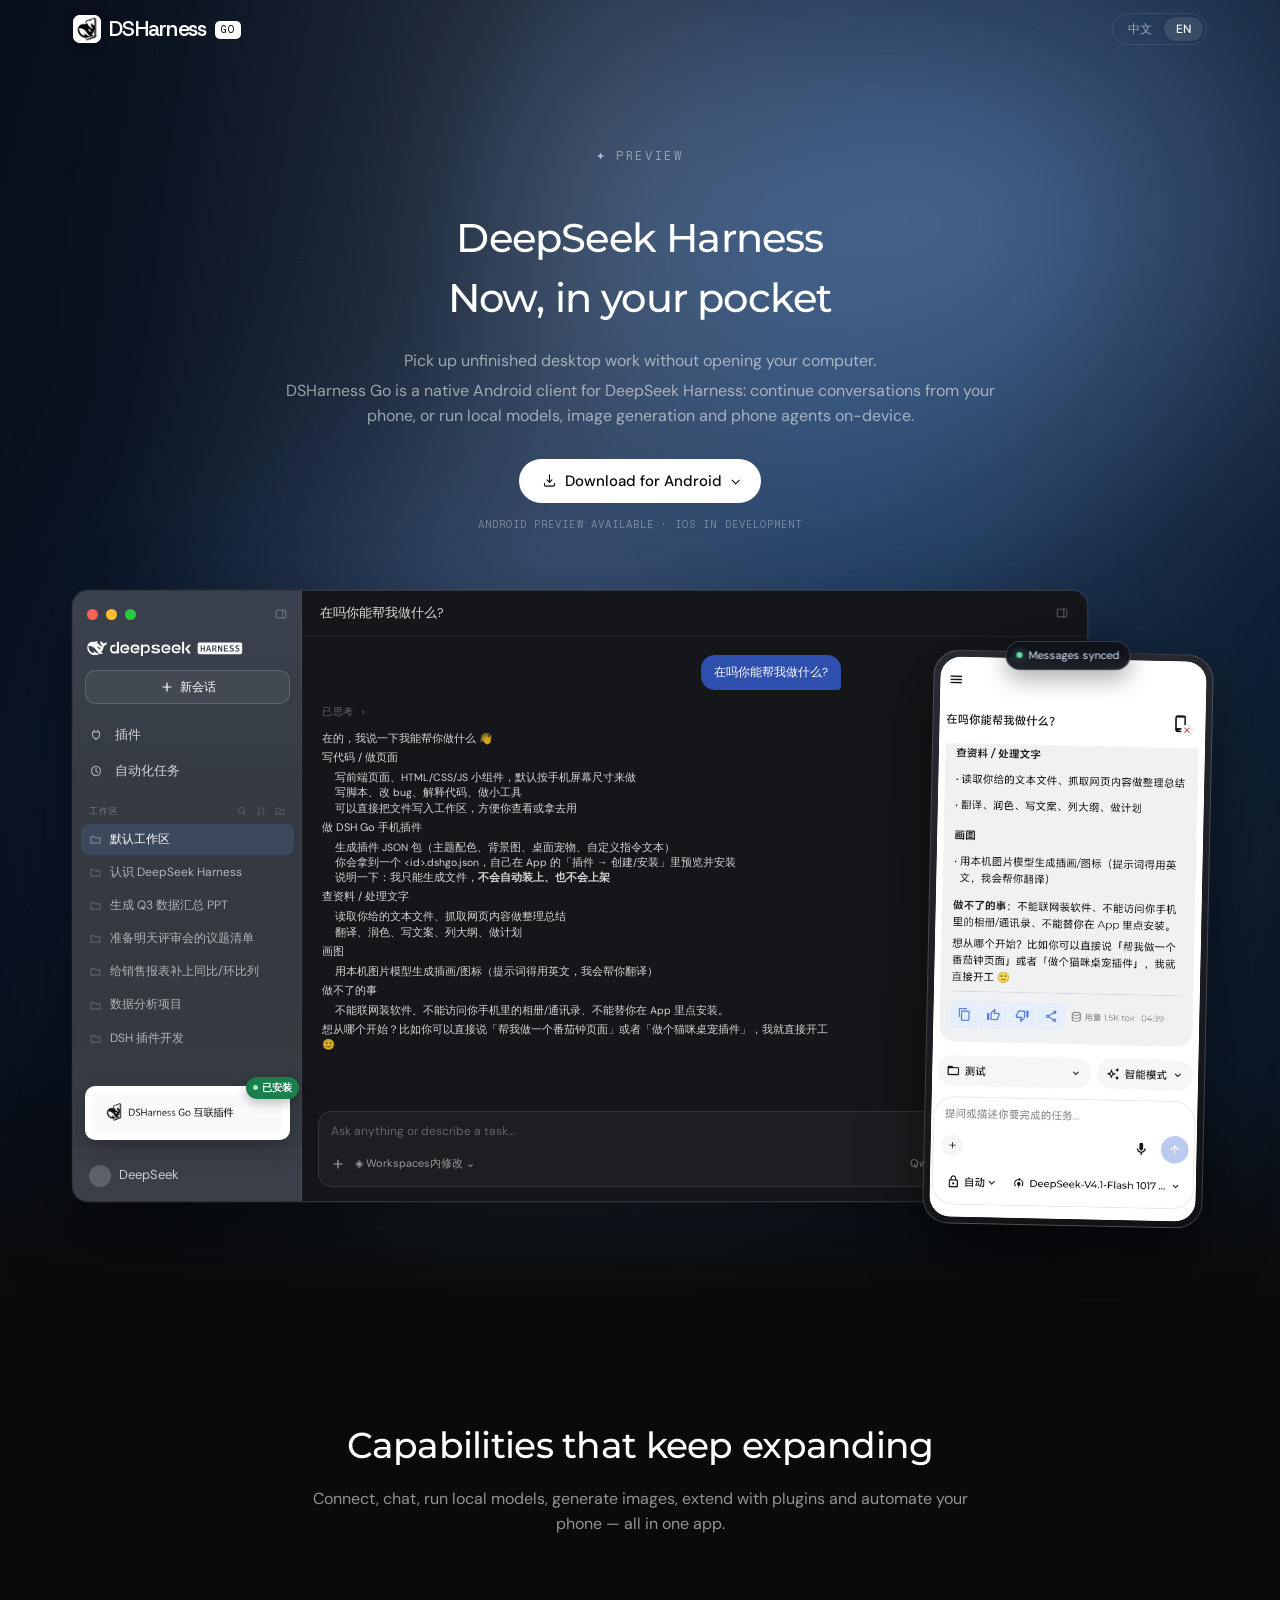
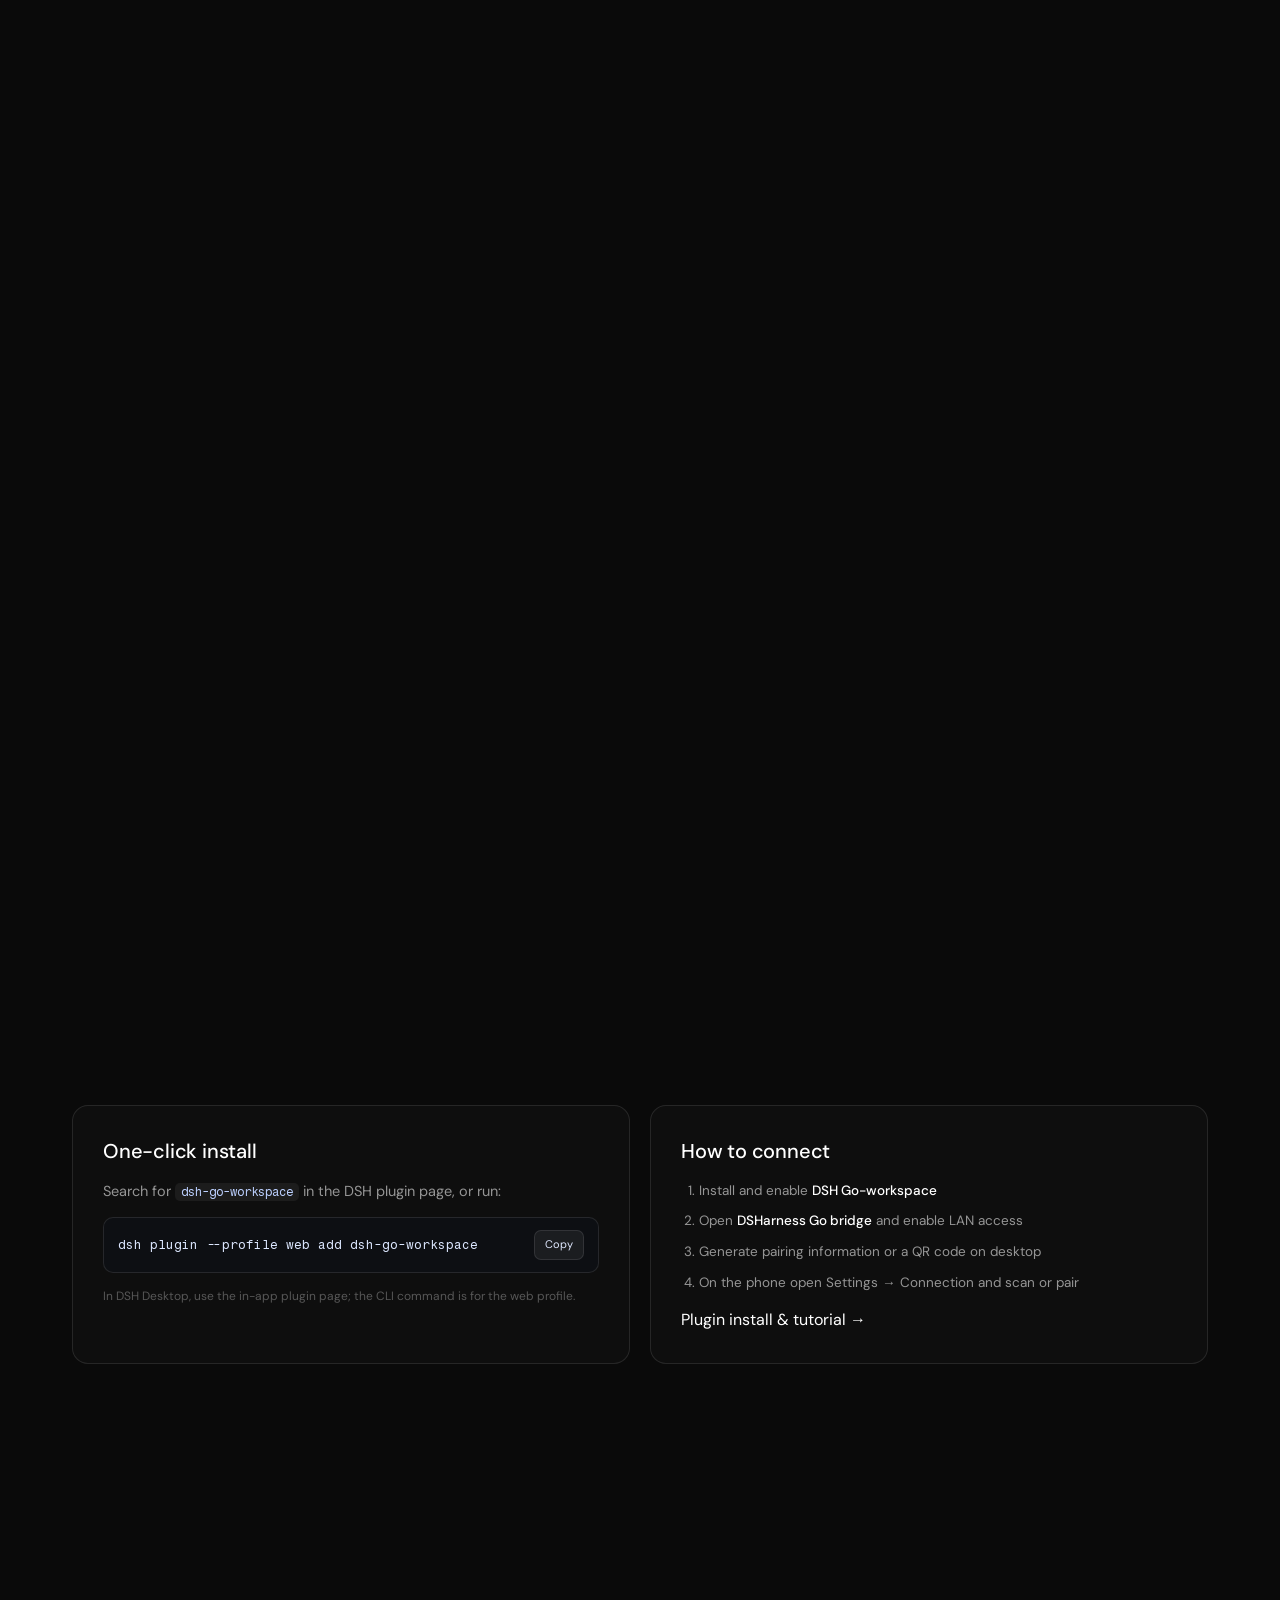
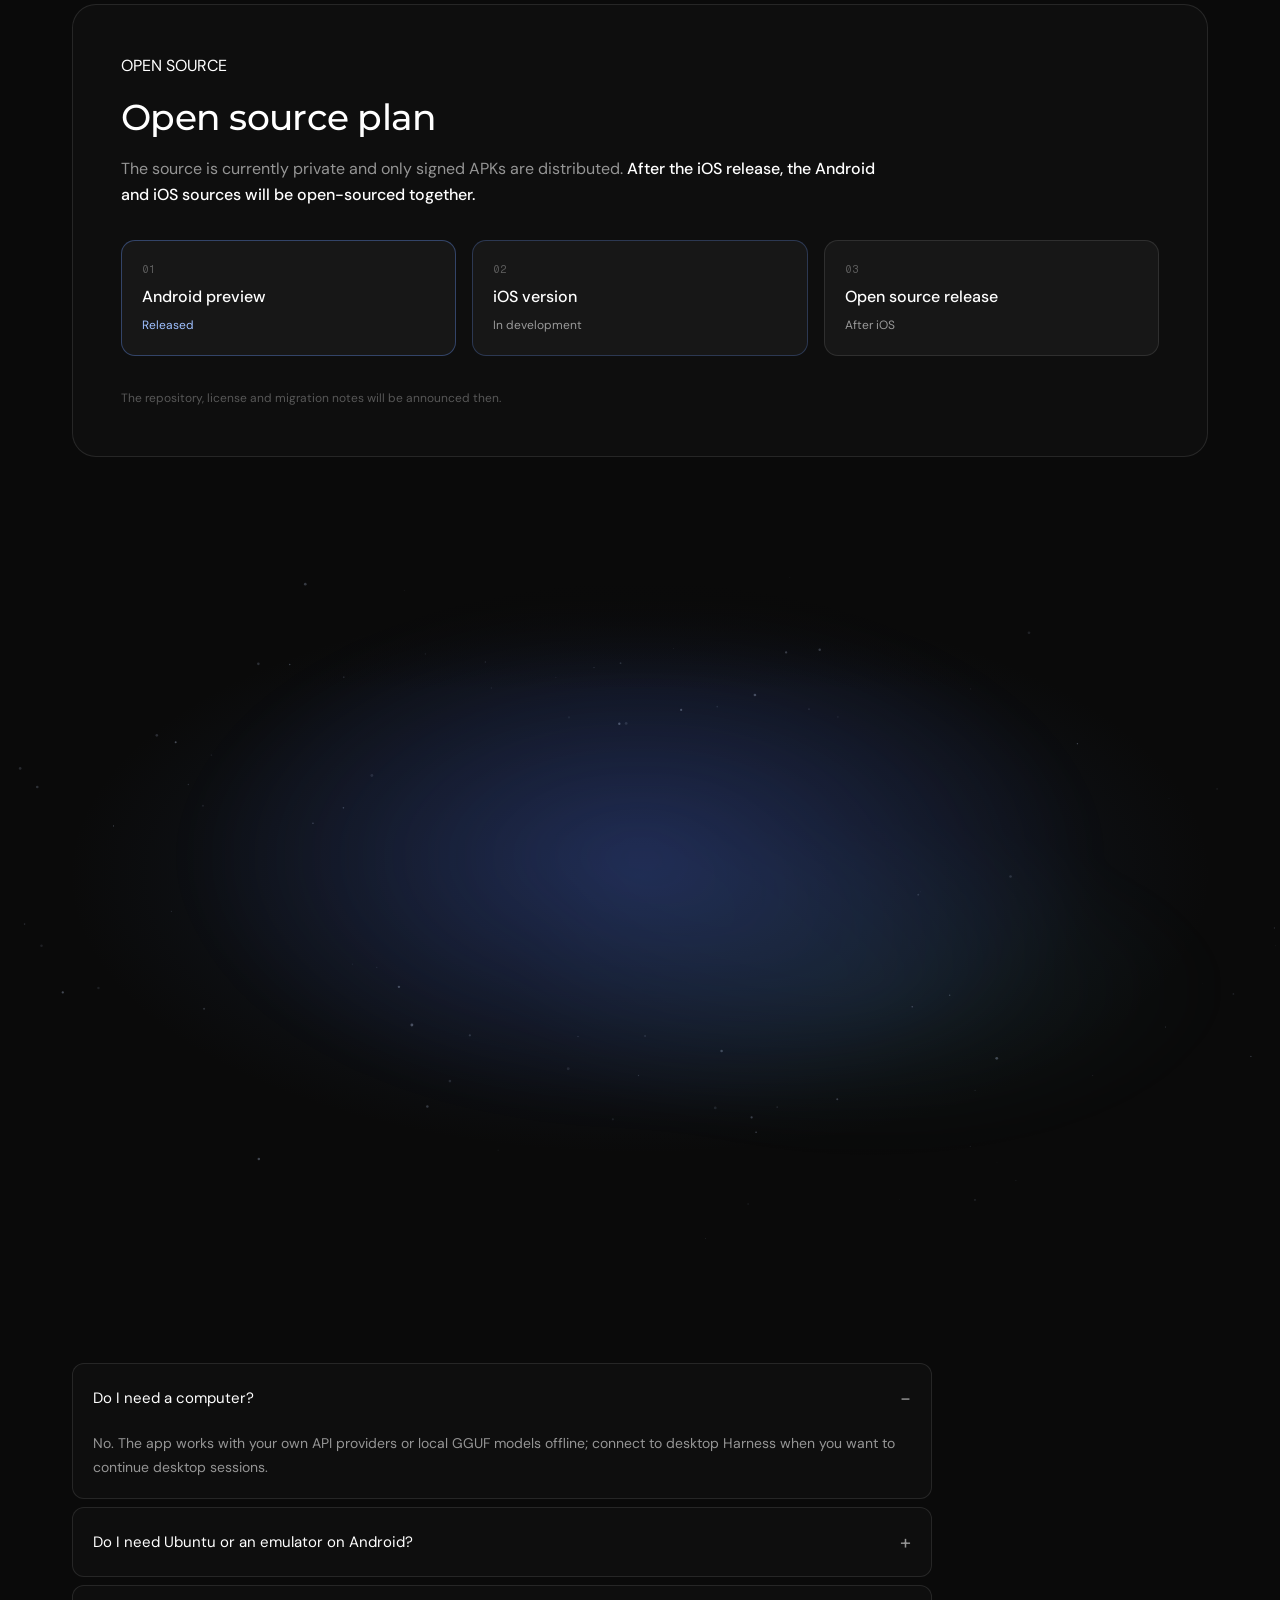
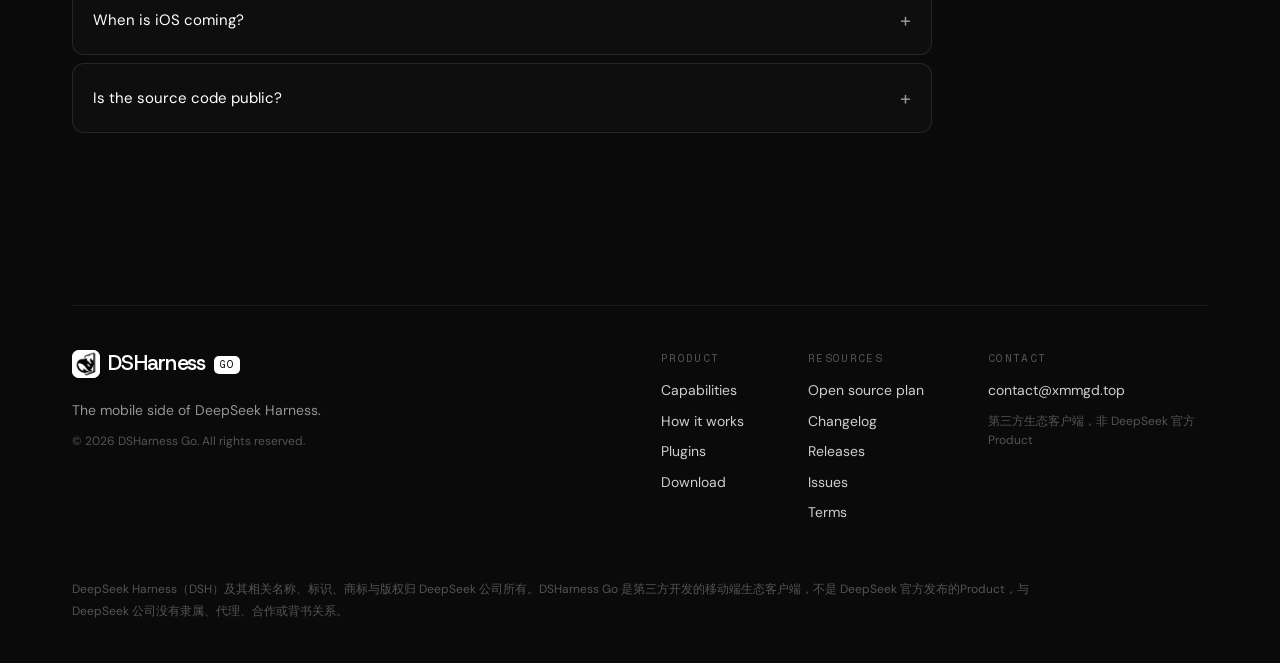
==== commit 190da29c: "site: animated 2x2 capability cards with scene motion and pause controls" ====
--- a/en.html
+++ b/en.html
@@ -179,58 +179,171 @@
       </div>
     </section>
 
-    <!-- CAPABILITIES -->
-    <section class="section" id="features">
+<section class="section" id="features">
       <div class="ds-container">
         <div class="section-heading center">
-          <h2 class="heading1">Expand what you can do, on your terms</h2>
-          <p class="body-desc">连接、对话、本地模型、生图、Plugins与手机自动化，一个 App 全部装下。</p>
-        </div>
-
-        <div class="cap-grid">
-          <article class="cap-card">
+          <h2 class="heading1">Capabilities that keep expanding</h2>
+          <p class="body-desc">Connect, chat, run local models, generate images, extend with plugins and automate your phone — all in one app.</p>
+        </div>
+
+        <div class="cap-grid cap-grid-motion">
+          <article class="cap-card cap-card-motion" data-motion-card>
             <div class="cap-copy">
+              <p class="cap-kicker">01 / Connect</p>
               <h3 class="subtitle">Continue desktop work</h3>
-              <p class="body-desc">Connect to desktop Harness over LAN or account relay, then keep chatting and tracking tasks with the same model and project context.</p>
-            </div>
-            <figure class="cap-media">
-              <div class="cap-phone"><img src="assets/screenshots/chat.jpg" alt="对话与Remote connection" loading="lazy"></div>
-            </figure>
+              <p class="body-desc">Connect to Harness on your computer over LAN or the same account. Keep chatting, check task progress, and use the same model and project context.</p>
+            </div>
+            <div class="motion-stage">
+              <div class="scene scene-remote">
+                <div class="sr-glow"></div>
+                <div class="sr-desk">
+                  <div class="sr-bar">
+                    <span class="sr-dots"><i></i><i></i><i></i></span>
+                    <span class="sr-title">DeepSeek Harness</span>
+                    <span class="sr-tag">桌面端</span>
+                  </div>
+                  <div class="sr-desk-body">
+                    <div class="sr-side">
+                      <span class="sr-line w70"></span>
+                      <span class="sr-line w50"></span>
+                      <span class="sr-ws">默认工作区</span>
+                      <span class="sr-line w80"></span>
+                      <span class="sr-line w65"></span>
+                      <span class="sr-line w75"></span>
+                    </div>
+                    <div class="sr-chat">
+                      <div class="sr-bubble sr-user">Turn last week's notes into a report</div>
+                      <div class="sr-bubble sr-bot"><span class="sr-lines"><i></i><i></i><i></i></span></div>
+                      <div class="sr-task">
+                        <span>Generate report</span>
+                        <span class="sr-taskbar"><i></i></span>
+                      </div>
+                    </div>
+                  </div>
+                </div>
+                <div class="sr-beam"><i></i></div>
+                <div class="sr-phone">
+                  <div class="sr-notch"></div>
+                  <div class="sr-pscreen">
+                    <div class="sr-phead">DSHarness Go <span class="sr-conn">Connected</span></div>
+                    <div class="sr-pmsg sr-pmsg-user">Make this report into slides</div>
+                    <div class="sr-pmsg sr-pmsg-bot"><i></i><i></i><i></i></div>
+                    <div class="sr-pinput">Message…</div>
+                  </div>
+                </div>
+                <span class="sr-float sr-float-a">Same workspace</span>
+                <span class="sr-float sr-float-b">Context in sync</span>
+              </div>
+              <button class="motion-pause" type="button" data-motion-toggle aria-label="Pause motion">
+                <svg class="icon-pause" viewBox="0 0 16 16" aria-hidden="true"><path d="M5.5 3.5v9M10.5 3.5v9"/></svg>
+                <svg class="icon-play" viewBox="0 0 16 16" aria-hidden="true"><path d="M5 3.5l7 4.5-7 4.5z" fill="currentColor" stroke="none"/></svg>
+              </button>
+              <span class="motion-label">Motion demo</span>
+            </div>
           </article>
 
-          <article class="cap-card">
+          <article class="cap-card cap-card-motion" data-motion-card>
             <div class="cap-copy">
+              <p class="cap-kicker">02 / Local</p>
               <h3 class="subtitle">Offline GGUF models</h3>
-              <p class="body-desc">Built-in llama.cpp inference. Download or import GGUF models and chat offline, with vision and multimodal input supported.</p>
-            </div>
-            <figure class="cap-media">
-              <div class="cap-phone"><img src="assets/screenshots/local-models.jpg" alt="本地模型" loading="lazy"></div>
-            </figure>
+              <p class="body-desc">Built-in llama.cpp inference. Download or import GGUF models and chat without a network; vision and multimodal input supported.</p>
+            </div>
+            <div class="motion-stage">
+              <div class="scene scene-local">
+                <div class="sl-glow"></div>
+                <div class="sl-phone">
+                  <div class="sl-head"><span>Local model</span><span class="sl-offline">Airplane mode</span></div>
+                  <div class="sl-model">
+                    <div class="sl-model-top"><b>Llama 3.2 3B</b><span>GGUF</span></div>
+                    <div class="sl-bar"><i></i></div>
+                    <div class="sl-meta"><span>On-device · Ready</span><b>100%</b></div>
+                  </div>
+                  <div class="sl-chat">
+                    <div class="sl-msg sl-msg-user">Summarize these meeting notes</div>
+                    <div class="sl-msg sl-msg-bot"><i></i><i></i><i></i><i></i></div>
+                  </div>
+                  <div class="sl-foot"><span class="sl-local-badge">On-device</span><span class="sl-speed">18 tok/s</span></div>
+                </div>
+                <div class="sl-pill">Works offline</div>
+                <div class="sl-chip sl-chip-a">GGUF imported</div>
+                <div class="sl-chip sl-chip-b">No network needed</div>
+              </div>
+              <button class="motion-pause" type="button" data-motion-toggle aria-label="Pause motion">
+                <svg class="icon-pause" viewBox="0 0 16 16" aria-hidden="true"><path d="M5.5 3.5v9M10.5 3.5v9"/></svg>
+                <svg class="icon-play" viewBox="0 0 16 16" aria-hidden="true"><path d="M5 3.5l7 4.5-7 4.5z" fill="currentColor" stroke="none"/></svg>
+              </button>
+              <span class="motion-label">Motion demo</span>
+            </div>
           </article>
 
-          <article class="cap-card">
+          <article class="cap-card cap-card-motion" data-motion-card>
             <div class="cap-copy">
+              <p class="cap-kicker">03 / Create</p>
               <h3 class="subtitle">On-device image generation</h3>
-              <p class="body-desc">Built-in stable-diffusion.cpp generates images locally on your phone; OpenAI Images compatible endpoints are supported too.</p>
-            </div>
-            <figure class="cap-media">
-              <div class="cap-phone"><img src="assets/screenshots/multimodal.jpg" alt="多模态与On-device image generation" loading="lazy"></div>
-            </figure>
+              <p class="body-desc">Built-in stable-diffusion.cpp generates images entirely on the phone; OpenAI Images-compatible endpoints are also supported, so images never need to leave the device.</p>
+            </div>
+            <div class="motion-stage">
+              <div class="scene scene-image">
+                <div class="si-glow"></div>
+                <div class="si-top">
+                  <span class="si-prompt"><span class="si-typing">An astronaut cat, cinematic</span><i class="si-caret"></i></span>
+                  <span class="si-btn">Generate</span>
+                </div>
+                <div class="si-grid">
+                  <i class="si-tile t1"></i><i class="si-tile t2"></i><i class="si-tile t3"></i><i class="si-tile t4"></i>
+                </div>
+                <div class="si-steps"><i></i><i></i><i></i><i></i></div>
+                <div class="si-badge">本地Generate · 未上传</div>
+              </div>
+              <button class="motion-pause" type="button" data-motion-toggle aria-label="Pause motion">
+                <svg class="icon-pause" viewBox="0 0 16 16" aria-hidden="true"><path d="M5.5 3.5v9M10.5 3.5v9"/></svg>
+                <svg class="icon-play" viewBox="0 0 16 16" aria-hidden="true"><path d="M5 3.5l7 4.5-7 4.5z" fill="currentColor" stroke="none"/></svg>
+              </button>
+              <span class="motion-label">Motion demo</span>
+            </div>
           </article>
 
-          <article class="cap-card">
+          <article class="cap-card cap-card-motion" data-motion-card>
             <div class="cap-copy">
-              <h3 class="subtitle">Phone agent</h3>
-              <p class="body-desc">Built on Android accessibility: observe, tap, type, gesture and capture screenshots so the model can operate your phone. Sensitive pages are never uploaded.</p>
-            </div>
-            <figure class="cap-media">
-              <div class="cap-phone"><img src="assets/screenshots/phone-control.jpg" alt="手机控制与无障碍授权" loading="lazy"></div>
-            </figure>
+              <p class="cap-kicker">04 / Automation</p>
+              <h3 class="subtitle">Phone Agent</h3>
+              <p class="body-desc">Android Accessibility: observe the screen, tap, type, gesture and capture; let the model operate your phone. Sensitive pages are never uploaded.</p>
+            </div>
+            <div class="motion-stage">
+              <div class="scene scene-agent">
+                <div class="sa-glow"></div>
+                <div class="sa-phone">
+                  <div class="sa-notch"></div>
+                  <div class="sa-screen">
+                    <div class="sa-status"><span>9:41</span><span class="sa-authed">Accessibility on</span></div>
+                    <div class="sa-appbar">Schedule</div>
+                    <div class="sa-item"><i></i><span>Product review</span><em>10:30</em></div>
+                    <div class="sa-item"><i></i><span>Report cleanup</span><em>14:00</em></div>
+                    <div class="sa-item"><i></i><span>Project sync</span><em>17:30</em></div>
+                    <div class="sa-hl sa-hl-1"></div>
+                    <div class="sa-hl sa-hl-2"></div>
+                    <div class="sa-cursor"></div>
+                    <div class="sa-ripple"></div>
+                  </div>
+                </div>
+                <div class="sa-panel">
+                  <div class="sa-panel-head">Agent running</div>
+                  <div class="sa-step"><b>01</b><span>打开Schedule应用</span><i></i></div>
+                  <div class="sa-step"><b>02</b><span>Read today's schedule</span><i></i></div>
+                  <div class="sa-step"><b>03</b><span>Organize and archive</span><i></i></div>
+                </div>
+                <div class="sa-shield">Sensitive pages skipped</div>
+              </div>
+              <button class="motion-pause" type="button" data-motion-toggle aria-label="Pause motion">
+                <svg class="icon-pause" viewBox="0 0 16 16" aria-hidden="true"><path d="M5.5 3.5v9M10.5 3.5v9"/></svg>
+                <svg class="icon-play" viewBox="0 0 16 16" aria-hidden="true"><path d="M5 3.5l7 4.5-7 4.5z" fill="currentColor" stroke="none"/></svg>
+              </button>
+              <span class="motion-label">Motion demo</span>
+            </div>
           </article>
         </div>
       </div>
     </section>
-
     <!-- MODES -->
     <section class="section section-tight" id="modes">
       <div class="ds-container">
--- a/styles.css
+++ b/styles.css
@@ -1099,3 +1099,278 @@
   .os-card { padding: 26px; gap: 22px; }
   .os-timeline { grid-template-columns: 1fr; }
 }
+/* ============================================================
+   Animated capability cards (official-style 2x2 motion grid)
+   ============================================================ */
+.cap-grid-motion { align-items: stretch; }
+.cap-card-motion {
+  padding: 32px 32px 28px; gap: 0; overflow: visible;
+}
+.cap-card-motion .cap-copy { gap: 8px; padding-bottom: 24px; min-height: 138px; }
+.cap-kicker {
+  margin: 0; font-family: var(--font-mono); font-size: 10px; letter-spacing: .14em;
+  text-transform: uppercase; color: var(--brand); opacity: .85;
+}
+.cap-card-motion .subtitle { font-size: 20px; letter-spacing: -.02em; }
+.cap-card-motion .body-desc { font-size: 14px; line-height: 1.7; }
+
+.js .cap-card-motion { opacity: 0; transform: translateY(24px); transition: opacity .7s ease, transform .7s ease; }
+.js .cap-card-motion.is-inview { opacity: 1; transform: none; }
+.js .cap-card-motion:nth-child(2) { transition-delay: .08s; }
+.js .cap-card-motion:nth-child(3) { transition-delay: .16s; }
+.js .cap-card-motion:nth-child(4) { transition-delay: .24s; }
+
+.motion-stage {
+  position: relative; margin-top: auto; aspect-ratio: 16 / 10;
+  border: 1px solid var(--border); border-radius: 16px; overflow: hidden;
+  background:
+    radial-gradient(120% 90% at 50% 0%, rgba(77, 107, 254, .13), transparent 62%),
+    #0b0e13;
+  isolation: isolate;
+}
+.motion-stage::before {
+  content: ""; position: absolute; inset: 0; z-index: 0; pointer-events: none;
+  background-image:
+    linear-gradient(rgba(255, 255, 255, .035) 1px, transparent 1px),
+    linear-gradient(90deg, rgba(255, 255, 255, .035) 1px, transparent 1px);
+  background-size: 38px 38px;
+  mask-image: radial-gradient(ellipse 80% 80% at 50% 48%, #000 10%, transparent 78%);
+  -webkit-mask-image: radial-gradient(ellipse 80% 80% at 50% 48%, #000 10%, transparent 78%);
+}
+.motion-stage .scene { position: absolute; inset: 0; z-index: 1; overflow: hidden; }
+.motion-stage * { animation-play-state: paused; }
+.cap-card-motion.is-running .motion-stage * { animation-play-state: running; }
+.cap-card-motion.is-paused .motion-stage * { animation-play-state: paused !important; }
+.motion-pause {
+  position: absolute; top: 10px; right: 10px; z-index: 6;
+  display: inline-flex; align-items: center; justify-content: center;
+  width: 26px; height: 26px; padding: 0; cursor: pointer;
+  border-radius: 999px; border: 1px solid hsla(0, 0%, 100%, .16);
+  background: rgba(10, 12, 16, .55); color: #cfd8e8;
+  backdrop-filter: blur(10px); -webkit-backdrop-filter: blur(10px);
+  opacity: .7; transition: opacity .2s ease, background .2s ease;
+}
+.motion-pause:hover { opacity: 1; background: rgba(20, 24, 32, .8); }
+.motion-pause svg { width: 12px; height: 12px; fill: none; stroke: currentColor; stroke-width: 1.4; stroke-linecap: round; stroke-linejoin: round; }
+.motion-pause .icon-play { display: none; }
+.cap-card-motion.is-paused .motion-pause .icon-pause { display: none; }
+.cap-card-motion.is-paused .motion-pause .icon-play { display: block; }
+.motion-label {
+  position: absolute; left: 12px; bottom: 9px; z-index: 6;
+  font-family: var(--font-mono); font-size: 8px; letter-spacing: .12em;
+  text-transform: uppercase; color: hsla(0, 0%, 100%, .28); pointer-events: none;
+}
+
+/* ---------- shared bits ---------- */
+.motion-stage .dots { display: flex; gap: 4px; }
+.motion-stage .dots i { width: 5px; height: 5px; border-radius: 50%; background: #ff6058; display: block; }
+.motion-stage .dots i:nth-child(2) { background: #ffbd2e; }
+.motion-stage .dots i:nth-child(3) { background: #28c840; }
+
+/* ---------- 01 remote: desktop + phone ---------- */
+.scene-remote .sr-glow {
+  position: absolute; inset: -20%; z-index: 0;
+  background: radial-gradient(ellipse 50% 55% at 42% 46%, rgba(77, 107, 254, .22), transparent 68%);
+  filter: blur(22px);
+}
+.scene-remote .sr-desk {
+  position: absolute; left: 5%; top: 12%; width: 61%; height: 72%; z-index: 2;
+  border: 1px solid hsla(0, 0%, 100%, .14); border-radius: 10px; overflow: hidden;
+  background: #15181e; box-shadow: 0 18px 40px rgba(0, 0, 0, .45);
+  animation: mFadeUp 9s infinite both;
+}
+.sr-bar { height: 18px; display: flex; align-items: center; gap: 6px; padding: 0 8px; border-bottom: 1px solid hsla(0,0%,100%,.08); background: hsla(0,0%,100%,.03); }
+.sr-title { font-size: 5.5px; color: rgba(255,255,255,.65); }
+.sr-tag { margin-left: auto; font-family: var(--font-mono); font-size: 4px; color: rgba(255,255,255,.3); }
+.sr-desk-body { display: grid; grid-template-columns: 27% 1fr; height: calc(100% - 18px); }
+.sr-side { border-right: 1px solid hsla(0,0%,100%,.07); padding: 7px 6px; display: flex; flex-direction: column; gap: 5px; }
+.sr-line { display: block; height: 3px; border-radius: 2px; background: hsla(0,0%,100%,.12); }
+.sr-line.w70 { width: 70%; } .sr-line.w50 { width: 50%; } .sr-line.w80 { width: 80%; } .sr-line.w65 { width: 65%; } .sr-line.w75 { width: 75%; }
+.sr-ws { margin-top: 3px; padding: 3px 4px; border-radius: 3px; background: hsla(0,0%,100%,.08); font-size: 4.5px; color: rgba(255,255,255,.55); }
+.sr-chat { padding: 9px 8px; display: flex; flex-direction: column; gap: 6px; min-width: 0; }
+.sr-bubble { border-radius: 6px; padding: 5px 6px; font-size: 5.5px; line-height: 1.45; }
+.sr-user { align-self: flex-end; max-width: 86%; background: #3b5bdb; color: #fff; animation: mFadeIn 9s infinite both; animation-delay: .4s; }
+.sr-bot { width: 72%; background: hsla(0,0%,100%,.08); animation: mFadeIn 9s infinite both; animation-delay: 1.3s; }
+.sr-lines { display: flex; flex-direction: column; gap: 3px; }
+.sr-lines i { display: block; height: 3px; border-radius: 2px; background: hsla(0,0%,100%,.24); }
+.sr-lines i:nth-child(2) { width: 84%; } .sr-lines i:nth-child(3) { width: 58%; }
+.sr-task { margin-top: auto; display: flex; flex-direction: column; gap: 4px; animation: mFadeIn 9s infinite both; animation-delay: 2.6s; }
+.sr-task > span:first-child { font-size: 5px; color: rgba(255,255,255,.5); }
+.sr-taskbar { display: block; height: 4px; border-radius: 4px; background: hsla(0,0%,100%,.08); overflow: hidden; }
+.sr-taskbar i { display: block; width: 0; height: 100%; border-radius: 4px; background: linear-gradient(90deg, #5f8cff, #6fd6c2); animation: mProgress 9s infinite both; animation-delay: 2.6s; }
+.sr-phone {
+  position: absolute; right: 5.5%; top: 15%; width: 23%; height: 74%; z-index: 4;
+  border-radius: 12px; border: 1px solid hsla(0, 0%, 100%, .22);
+  background: #05070b; box-shadow: 0 18px 36px rgba(0,0,0,.5);
+  animation: mPhoneIn 9s infinite both;
+}
+.sr-notch { position: absolute; top: 3px; left: 50%; transform: translateX(-50%); width: 28%; height: 4px; border-radius: 999px; background: #000; z-index: 2; }
+.sr-pscreen { position: absolute; inset: 3px; border-radius: 9px; overflow: hidden; background: #f7f9fc; color: #111827; padding: 8px 6px 6px; display: flex; flex-direction: column; gap: 5px; }
+.sr-phead { font-size: 5px; font-weight: 600; display: flex; align-items: center; justify-content: space-between; gap: 3px; }
+.sr-conn { font-size: 4px; font-weight: 500; color: #087a4b; background: #d9f5e6; border-radius: 3px; padding: 1px 3px; animation: mPop 9s infinite both; animation-delay: 1.4s; }
+.sr-pmsg { border-radius: 5px; padding: 4px 5px; font-size: 4.8px; line-height: 1.5; }
+.sr-pmsg-user { align-self: flex-end; max-width: 88%; background: #3767e8; color: #fff; animation: mFadeIn 9s infinite both; animation-delay: 2.2s; }
+.sr-pmsg-bot { width: 84%; background: #e8edf5; animation: mFadeIn 9s infinite both; animation-delay: 3.4s; }
+.sr-pmsg-bot i { display: block; height: 3px; border-radius: 2px; background: #c4ccd9; margin-bottom: 3px; }
+.sr-pmsg-bot i:nth-child(2) { width: 80%; } .sr-pmsg-bot i:nth-child(3) { width: 55%; margin-bottom: 0; }
+.sr-pinput { margin-top: auto; border: 1px solid #d8dee8; border-radius: 5px; padding: 4px; font-size: 4px; color: #98a1b1; }
+.sr-beam { position: absolute; left: 64%; top: 51%; width: 9%; height: 1px; z-index: 3; transform-origin: left center; background: linear-gradient(90deg, rgba(103,214,166,.1), rgba(103,214,166,.85), rgba(103,214,166,.1)); animation: mBeam 9s infinite both; }
+.sr-beam i { position: absolute; top: -2px; left: 0; width: 5px; height: 5px; border-radius: 50%; background: #8cf0c8; box-shadow: 0 0 8px rgba(103,214,166,.9); animation: mBeamDot 9s infinite both; }
+.sr-float { position: absolute; z-index: 5; padding: 3px 6px; border-radius: 999px; border: 1px solid hsla(0,0%,100%,.14); background: rgba(12,16,22,.82); color: #cfe0ff; font-size: 4.8px; white-space: nowrap; backdrop-filter: blur(8px); }
+.sr-float-a { left: 7%; top: 7%; animation: mFadeIn 9s infinite both; animation-delay: 1.8s; }
+.sr-float-b { right: 7%; top: 7%; animation: mFadeIn 9s infinite both; animation-delay: 2.4s; }
+
+/* ---------- 02 local model ---------- */
+.scene-local .sl-glow { position: absolute; inset: -20%; background: radial-gradient(ellipse 52% 55% at 50% 46%, rgba(62, 102, 200, .24), transparent 68%); filter: blur(22px); }
+.sl-phone {
+  position: absolute; left: 32%; top: 8%; width: 36%; height: 84%; z-index: 2;
+  border-radius: 14px; border: 1px solid hsla(0,0%,100%,.2); overflow: hidden;
+  background: #0e1219; box-shadow: 0 18px 40px rgba(0,0,0,.5); padding: 9px 8px;
+  display: flex; flex-direction: column; gap: 7px; animation: mPhoneIn 9s infinite both;
+}
+.sl-head { display: flex; align-items: center; justify-content: space-between; border-bottom: 1px solid hsla(0,0%,100%,.08); padding-bottom: 6px; font-size: 5.5px; color: rgba(255,255,255,.75); }
+.sl-offline { font-size: 4px; color: #f5c77a; border: 1px solid rgba(245,199,122,.35); background: rgba(245,199,122,.08); border-radius: 3px; padding: 1px 3px; animation: mPop 9s infinite both; animation-delay: 2.1s; }
+.sl-model { padding: 7px; border: 1px solid hsla(0,0%,100%,.1); border-radius: 7px; background: hsla(0,0%,100%,.04); display: flex; flex-direction: column; gap: 5px; animation: mFadeUp 9s infinite both; animation-delay: .4s; }
+.sl-model-top { display: flex; align-items: center; justify-content: space-between; gap: 4px; font-size: 5.2px; }
+.sl-model-top b { color: #e9f0ff; font-weight: 500; }
+.sl-model-top span { font-family: var(--font-mono); font-size: 3.8px; color: #9db8ff; }
+.sl-bar { height: 4px; border-radius: 4px; background: hsla(0,0%,100%,.1); overflow: hidden; }
+.sl-bar i { display: block; width: 0; height: 100%; border-radius: 4px; background: linear-gradient(90deg, #5f8cff, #6fd6c2); animation: mProgress 9s infinite both; }
+.sl-meta { display: flex; justify-content: space-between; font-size: 4px; color: rgba(255,255,255,.48); }
+.sl-meta b { color: #8fe0c2; font-weight: 500; animation: mFadeIn 9s infinite both; animation-delay: 2.4s; }
+.sl-chat { display: flex; flex-direction: column; gap: 5px; }
+.sl-msg { border-radius: 6px; padding: 5px; font-size: 4.8px; line-height: 1.5; }
+.sl-msg-user { align-self: flex-end; max-width: 88%; background: #3958c9; color: #fff; animation: mFadeIn 9s infinite both; animation-delay: 3.2s; }
+.sl-msg-bot { width: 86%; background: hsla(0,0%,100%,.08); animation: mFadeIn 9s infinite both; animation-delay: 4.2s; }
+.sl-msg-bot i { display: block; height: 3px; border-radius: 2px; background: hsla(0,0%,100%,.28); margin-bottom: 3px; }
+.sl-msg-bot i:nth-child(2) { width: 82%; } .sl-msg-bot i:nth-child(3) { width: 60%; } .sl-msg-bot i:nth-child(4) { width: 74%; margin-bottom: 0; }
+.sl-foot { margin-top: auto; display: flex; align-items: center; justify-content: space-between; }
+.sl-local-badge { font-size: 4px; color: #8fe0c2; background: rgba(103,214,166,.1); border: 1px solid rgba(103,214,166,.25); border-radius: 3px; padding: 2px 4px; animation: mPop 9s infinite both; animation-delay: 5.5s; }
+.sl-speed { font-family: var(--font-mono); font-size: 4px; color: rgba(255,255,255,.42); animation: mFadeIn 9s infinite both; animation-delay: 5.8s; }
+.sl-pill { position: absolute; right: 7%; top: 13%; z-index: 3; padding: 4px 8px; border-radius: 999px; border: 1px solid rgba(245,199,122,.28); background: rgba(15,18,24,.85); color: #f5d79a; font-size: 5.5px; white-space: nowrap; animation: mFadeIn 9s infinite both; animation-delay: 2.6s; }
+
+/* ---------- 03 local image ---------- */
+.scene-image .si-glow { position: absolute; inset: -20%; background: radial-gradient(ellipse 55% 50% at 50% 52%, rgba(90, 118, 220, .22), transparent 70%); filter: blur(20px); }
+.si-top { position: absolute; left: 9%; right: 9%; top: 9%; z-index: 2; display: flex; gap: 7px; align-items: center; }
+.si-prompt { flex: 1; min-width: 0; display: flex; align-items: center; gap: 1px; height: 24px; padding: 0 9px; border: 1px solid hsla(0,0%,100%,.13); border-radius: 8px; background: rgba(12,15,21,.8); font-size: 6.5px; color: #dce7ff; overflow: hidden; white-space: nowrap; }
+.si-typing { display: inline-block; max-width: 0; overflow: hidden; white-space: nowrap; animation: mType 9s steps(12, end) infinite both; }
+.si-caret { width: 1px; height: 9px; background: #9db8ff; animation: mBlink 1s steps(2, end) infinite; }
+.si-btn { flex: none; display: inline-flex; align-items: center; justify-content: center; height: 24px; padding: 0 11px; border-radius: 7px; background: #fff; color: #0a0a0a; font-size: 6px; font-weight: 600; animation: mBtnPulse 9s infinite both; }
+.si-grid { position: absolute; left: 10%; right: 10%; top: 28%; height: 52%; z-index: 2; display: grid; grid-template-columns: 1fr 1fr; grid-template-rows: 1fr 1fr; gap: 7px; }
+.si-tile { display: block; border-radius: 7px; border: 1px solid hsla(0,0%,100%,.14); filter: blur(12px); opacity: 0; transform: scale(.92); animation: mTileIn 9s infinite both; }
+.si-tile.t1 { background: linear-gradient(135deg, #0a1929 0%, #23425f 45%, #a8c7e8 100%); animation-delay: 2.8s; }
+.si-tile.t2 { background: linear-gradient(135deg, #261a12 0%, #6b4635 48%, #d2aa7a 100%); animation-delay: 2.95s; }
+.si-tile.t3 { background: linear-gradient(135deg, #1b1526 0%, #4d386b 50%, #b39fdc 100%); animation-delay: 3.1s; }
+.si-tile.t4 { background: linear-gradient(135deg, #101f1c 0%, #2e5b50 50%, #9ccabc 100%); animation-delay: 3.25s; }
+.si-steps { position: absolute; left: 10%; right: 10%; bottom: 10%; z-index: 2; display: flex; gap: 5px; }
+.si-steps i { flex: 1; height: 3px; border-radius: 3px; background: hsla(0,0%,100%,.12); overflow: hidden; }
+.si-steps i::after { content: ""; display: block; width: 100%; height: 100%; background: linear-gradient(90deg, #5f8cff, #6fd6c2); transform: scaleX(0); transform-origin: left center; animation: mStep 9s infinite both; animation-delay: 1.8s; }
+.si-steps i:nth-child(2)::after { animation-delay: 2.1s; } .si-steps i:nth-child(3)::after { animation-delay: 2.4s; } .si-steps i:nth-child(4)::after { animation-delay: 2.7s; }
+.si-badge { position: absolute; top: 19%; right: 9%; z-index: 3; padding: 3px 7px; border-radius: 999px; border: 1px solid rgba(103,214,166,.28); background: rgba(10,16,15,.82); color: #8fe0c2; font-size: 5px; animation: mFadeIn 9s infinite both; animation-delay: 4.9s; }
+
+/* ---------- 04 agent ---------- */
+.scene-agent .sa-glow { position: absolute; inset: -20%; background: radial-gradient(ellipse 55% 50% at 40% 50%, rgba(77,107,254,.2), transparent 70%); filter: blur(22px); }
+.sa-phone { position: absolute; left: 6%; top: 7%; width: 38%; height: 84%; z-index: 2; border-radius: 13px; border: 1px solid hsla(0,0%,100%,.2); background: #05070b; padding: 4px; box-shadow: 0 18px 40px rgba(0,0,0,.5); animation: mPhoneIn 9s infinite both; }
+.sa-notch { position: absolute; top: 3px; left: 50%; transform: translateX(-50%); width: 26%; height: 4px; border-radius: 999px; background: #000; z-index: 2; }
+.sa-screen { position: relative; height: 100%; border-radius: 9px; overflow: hidden; background: #f7f8fb; color: #111827; padding: 10px 6px 6px; }
+.sa-status { display: flex; align-items: center; justify-content: space-between; font-size: 4px; color: #6b7280; margin-bottom: 8px; }
+.sa-authed { color: #087a4b; background: #d9f5e6; border-radius: 3px; padding: 1px 3px; animation: mPop 9s infinite both; animation-delay: .8s; }
+.sa-appbar { font-size: 5.5px; font-weight: 600; padding: 3px 0 6px; border-bottom: 1px solid #e5e7eb; }
+.sa-item { display: flex; align-items: center; gap: 4px; margin-top: 5px; padding: 4px; border: 1px solid #e5e7eb; border-radius: 4px; font-size: 4.2px; color: #374151; }
+.sa-item i { width: 4px; height: 4px; border-radius: 1px; background: #94a3b8; }
+.sa-item em { margin-left: auto; font-style: normal; color: #9ca3af; }
+.sa-hl { position: absolute; z-index: 3; border: 1.5px solid rgba(56,116,255,.85); border-radius: 4px; background: rgba(56,116,255,.08); opacity: 0; animation: mHighlight 9s infinite both; }
+.sa-hl-1 { left: 7px; top: 42px; right: 7px; height: 19px; animation-delay: 1.2s; }
+.sa-hl-2 { left: 7px; top: 66px; right: 7px; height: 19px; animation-delay: 2.1s; }
+.sa-cursor { position: absolute; z-index: 5; left: 22%; top: 47%; width: 7px; height: 7px; border-radius: 50%; background: #fff; box-shadow: 0 0 0 2px rgba(56,116,255,.9), 0 0 12px rgba(56,116,255,.9); opacity: 0; animation: mCursor 9s infinite both; }
+.sa-ripple { position: absolute; z-index: 4; left: 25%; top: 51%; width: 8px; height: 8px; border-radius: 50%; border: 1.5px solid rgba(56,116,255,.8); opacity: 0; animation: mRipple 9s infinite both; }
+.sa-panel { position: absolute; right: 5%; top: 13%; width: 42%; z-index: 3; padding: 9px; border: 1px solid hsla(0,0%,100%,.12); border-radius: 9px; background: rgba(13,17,24,.9); box-shadow: 0 14px 30px rgba(0,0,0,.35); backdrop-filter: blur(10px); }
+.sa-panel-head { font-size: 5px; color: rgba(255,255,255,.5); margin-bottom: 7px; }
+.sa-step { display: flex; align-items: center; gap: 5px; padding: 4px 0; border-top: 1px solid hsla(0,0%,100%,.07); font-size: 4.6px; color: rgba(255,255,255,.55); opacity: .25; animation: mStepRow 9s infinite both; }
+.sa-step b { font-family: var(--font-mono); font-size: 3.6px; color: #8fa9d9; font-weight: 400; }
+.sa-step i { margin-left: auto; width: 6px; height: 6px; border-radius: 50%; border: 1px solid rgba(143,224,194,.35); }
+.sa-step:nth-child(2) { animation-delay: 1.9s; } .sa-step:nth-child(3) { animation-delay: 2.8s; } .sa-step:nth-child(4) { animation-delay: 3.7s; }
+.sa-shield { position: absolute; right: 6%; bottom: 9%; z-index: 4; padding: 4px 7px; border-radius: 999px; border: 1px solid rgba(103,214,166,.25); background: rgba(10,16,15,.84); color: #8fe0c2; font-size: 4.6px; animation: mFadeIn 9s infinite both; animation-delay: 5.4s; }
+
+/* ---------- keyframes ---------- */
+@keyframes mFadeIn { 0%, 6% { opacity: 0; } 12%, 92% { opacity: 1; } 100% { opacity: 0; } }
+@keyframes mFadeUp { 0% { opacity: 0; transform: translateY(8px); } 8%, 94% { opacity: 1; transform: none; } 100% { opacity: 0; transform: translateY(-3px); } }
+@keyframes mPhoneIn { 0% { opacity: 0; transform: translate(12px, 8px) scale(.96); } 10%, 94% { opacity: 1; transform: none; } 100% { opacity: 0; transform: translate(4px, -4px) scale(.99); } }
+@keyframes mPop { 0%, 10% { opacity: 0; transform: scale(.7); } 15%, 94% { opacity: 1; transform: scale(1); } 100% { opacity: 0; } }
+@keyframes mBeam { 0%, 8% { opacity: 0; transform: scaleX(0); } 14%, 90% { opacity: 1; transform: scaleX(1); } 100% { opacity: 0; transform: scaleX(1); } }
+@keyframes mBeamDot { 0%, 14% { opacity: 0; transform: translateX(0); } 18% { opacity: 1; } 42%, 90% { opacity: 1; transform: translateX(38px); } 100% { opacity: 0; transform: translateX(38px); } }
+@keyframes mProgress { 0%, 20% { width: 0; } 34%, 92% { width: 78%; } 100% { width: 78%; } }
+@keyframes mType { 0%, 8% { max-width: 0; } 26%, 94% { max-width: 100%; } 100% { max-width: 100%; } }
+@keyframes mBlink { 0%, 49% { opacity: 1; } 50%, 100% { opacity: 0; } }
+@keyframes mBtnPulse { 0%, 20% { opacity: .4; } 26%, 34% { opacity: 1; transform: scale(.96); } 40%, 92% { opacity: 1; transform: scale(1); } 100% { opacity: .4; } }
+@keyframes mTileIn { 0%, 20% { opacity: 0; filter: blur(12px); transform: scale(.92); } 32%, 94% { opacity: 1; filter: blur(0); transform: scale(1); } 100% { opacity: 0; filter: blur(8px); } }
+@keyframes mStep { 0%, 18% { transform: scaleX(0); } 30%, 94% { transform: scaleX(1); } 100% { transform: scaleX(1); } }
+@keyframes mHighlight { 0%, 8% { opacity: 0; transform: scale(.97); } 14%, 30% { opacity: 1; transform: scale(1); } 38%, 100% { opacity: 0; } }
+@keyframes mCursor { 0%, 8% { opacity: 0; transform: translate(0, 0); } 14%, 24% { opacity: 1; transform: translate(12px, 8px); } 34%, 100% { opacity: 0; transform: translate(12px, 8px); } }
+@keyframes mRipple { 0%, 22% { opacity: 0; transform: scale(.4); } 26% { opacity: .9; } 36%, 100% { opacity: 0; transform: scale(2.4); } }
+@keyframes mStepRow { 0%, 10% { opacity: .25; } 18%, 94% { opacity: 1; } 100% { opacity: .25; } }
+
+@media (prefers-reduced-motion: reduce) {
+  .js .cap-card-motion { opacity: 1 !important; transform: none !important; transition: none !important; }
+  .motion-stage *, .motion-stage { animation: none !important; }
+  .motion-stage .si-tile { opacity: 1; filter: none; transform: none; }
+  .si-steps i::after { transform: scaleX(1); }
+  .sr-taskbar i, .sl-bar i { width: 78%; }
+  .si-typing { max-width: 100%; }
+  .motion-pause { display: none; }
+}
+
+@media (max-width: 1024px) {
+  .cap-card-motion { padding: 28px 28px 24px; }
+  .cap-card-motion .cap-copy { min-height: 150px; }
+  .motion-stage { aspect-ratio: 16 / 10.5; }
+}
+@media (max-width: 767px) {
+  .cap-card-motion { padding: 24px 20px 20px; }
+  .cap-card-motion .cap-copy { min-height: 0; padding-bottom: 22px; }
+  .motion-stage { aspect-ratio: 16 / 11; }
+  .motion-label { display: none; }
+}
+
+
+/* static fallback when JavaScript is unavailable */
+html:not(.js) .motion-stage * { animation: none !important; }
+html:not(.js) .motion-pause { display: none; }
+html:not(.js) .si-tile { opacity: 1; filter: none; transform: none; }
+html:not(.js) .si-steps i::after { transform: scaleX(1); }
+html:not(.js) .sr-taskbar i,
+html:not(.js) .sl-bar i { width: 78%; }
+html:not(.js) .si-typing { max-width: 100%; }
+html:not(.js) .sa-hl,
+html:not(.js) .sa-cursor,
+html:not(.js) .sa-ripple { opacity: 1; }
+
+/* scene-local side chips and image tile depth */
+.sl-chip {
+  position: absolute; z-index: 3; padding: 4px 7px; border-radius: 6px;
+  border: 1px solid hsla(0, 0%, 100%, .13); background: rgba(12, 16, 23, .8);
+  font-size: 5px; color: rgba(255, 255, 255, .62); white-space: nowrap;
+  backdrop-filter: blur(8px); animation: mFadeIn 9s infinite both;
+}
+.sl-chip-a { left: 6%; top: 27%; animation-delay: 3.4s; }
+.sl-chip-b { right: 6%; top: 34%; animation-delay: 4.0s; }
+.sl-phone { left: 30%; width: 40%; }
+
+.si-tile { position: relative; overflow: hidden; }
+.si-tile::before,
+.si-tile::after { content: ""; position: absolute; border-radius: 50%; pointer-events: none; }
+.si-tile::before {
+  width: 58%; height: 58%; left: 10%; bottom: -14%;
+  background: radial-gradient(circle at 36% 30%, rgba(255, 255, 255, .7), rgba(255, 255, 255, .16) 42%, transparent 68%);
+  filter: blur(4px);
+}
+.si-tile::after {
+  width: 30%; height: 30%; right: 10%; top: 10%;
+  background: radial-gradient(circle at 40% 35%, rgba(255, 255, 255, .65), transparent 66%);
+  filter: blur(2px);
+}
+.si-tile.t2::before { left: auto; right: 8%; bottom: -18%; width: 54%; height: 54%; background: radial-gradient(circle at 50% 42%, rgba(255, 224, 178, .7), transparent 68%); }
+.si-tile.t2::after { right: auto; left: 12%; top: 14%; width: 26%; height: 26%; }
+.si-tile.t3::before { left: -8%; bottom: -20%; width: 66%; height: 66%; background: radial-gradient(circle at 45% 42%, rgba(210, 188, 255, .7), transparent 68%); }
+.si-tile.t4::before { left: 14%; bottom: -22%; width: 64%; height: 64%; background: radial-gradient(circle at 42% 38%, rgba(170, 240, 214, .65), transparent 68%); }
+.si-tile.t1::before { background: radial-gradient(circle at 36% 30%, rgba(220, 238, 255, .8), rgba(140, 184, 230, .28) 44%, transparent 70%); }
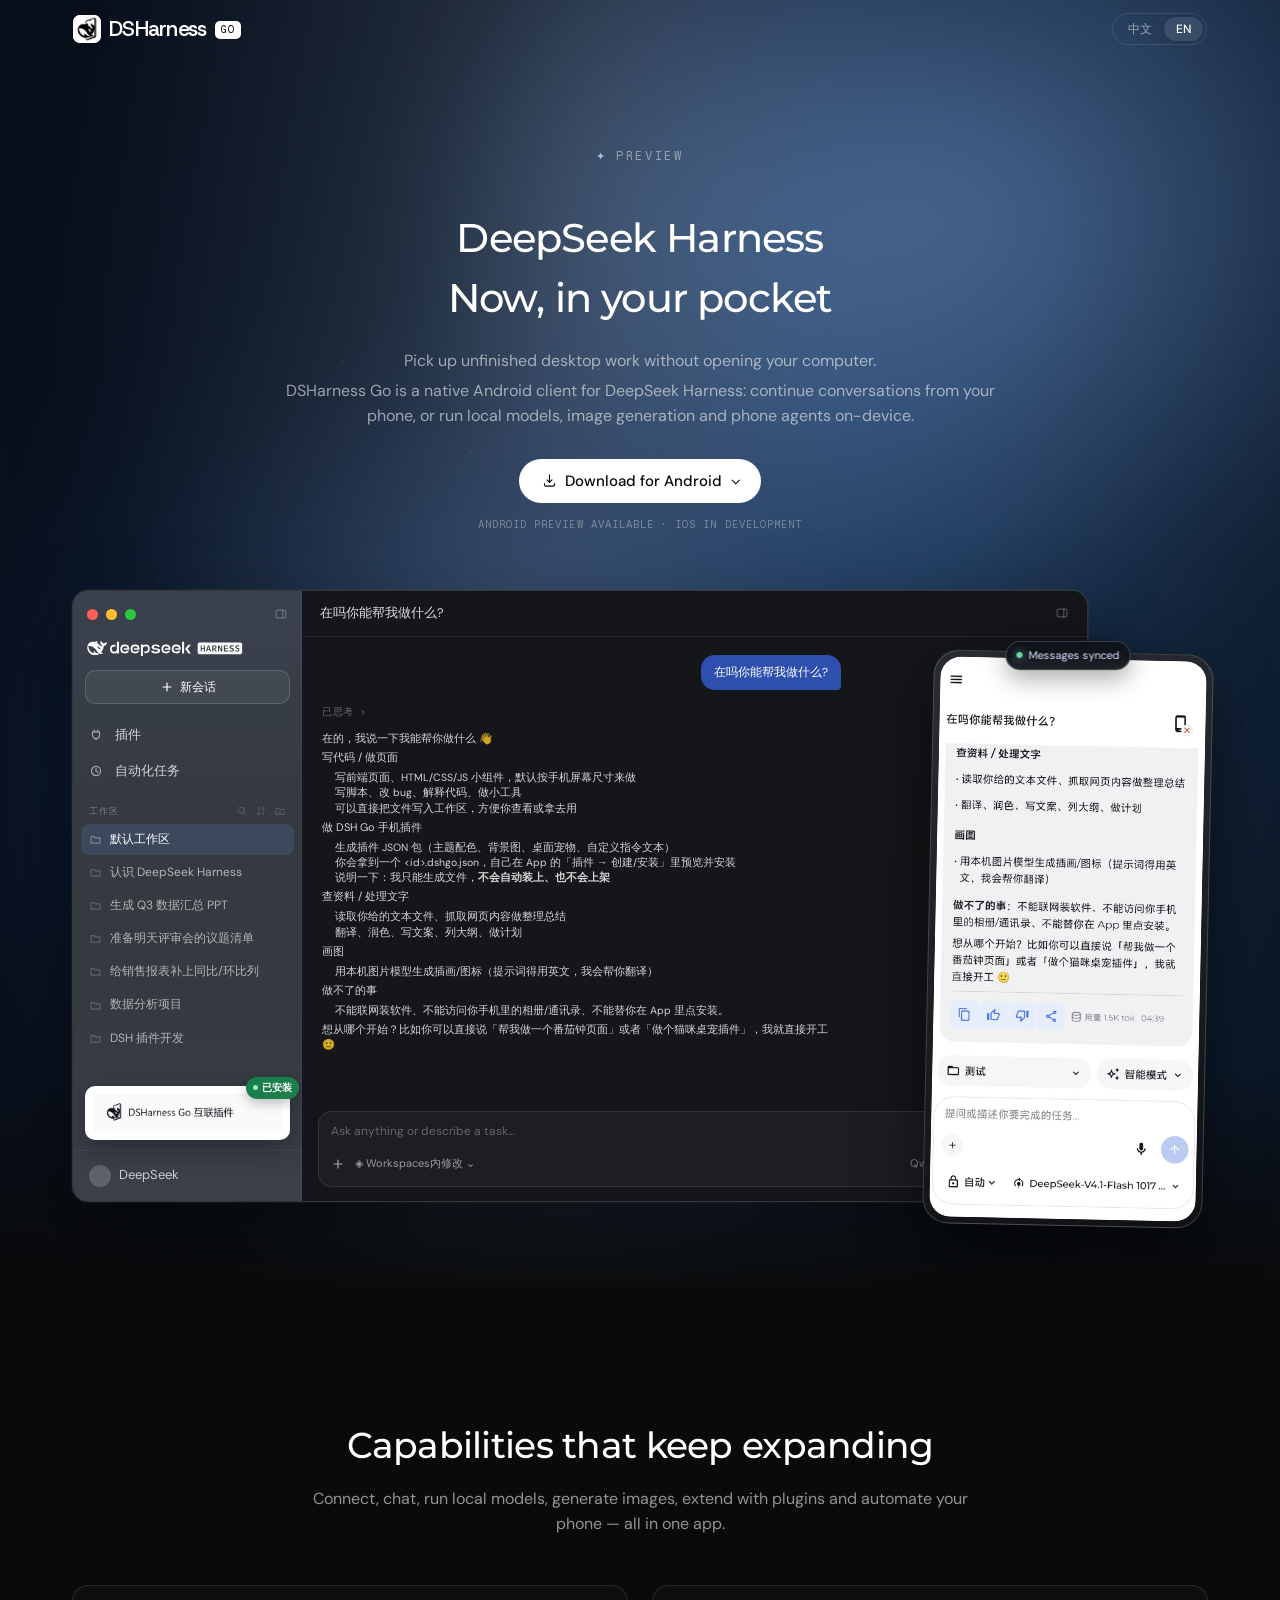
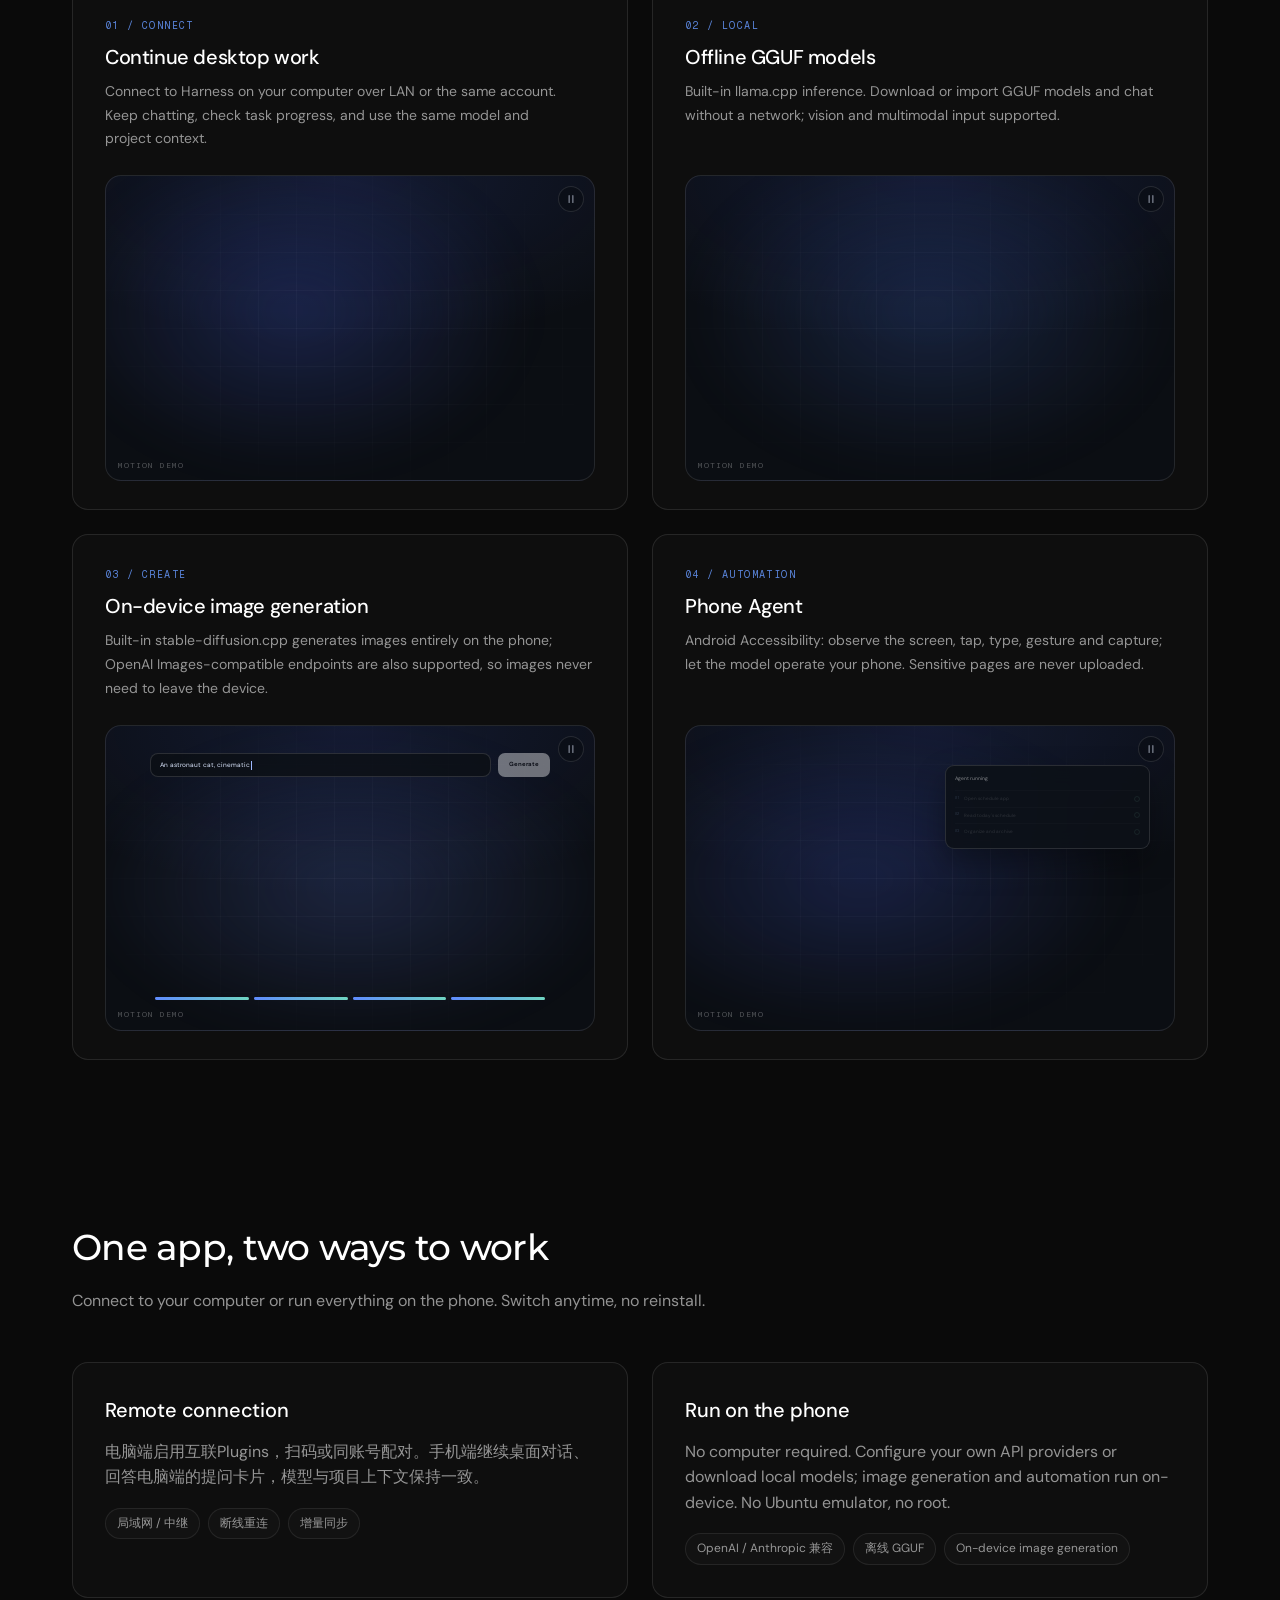
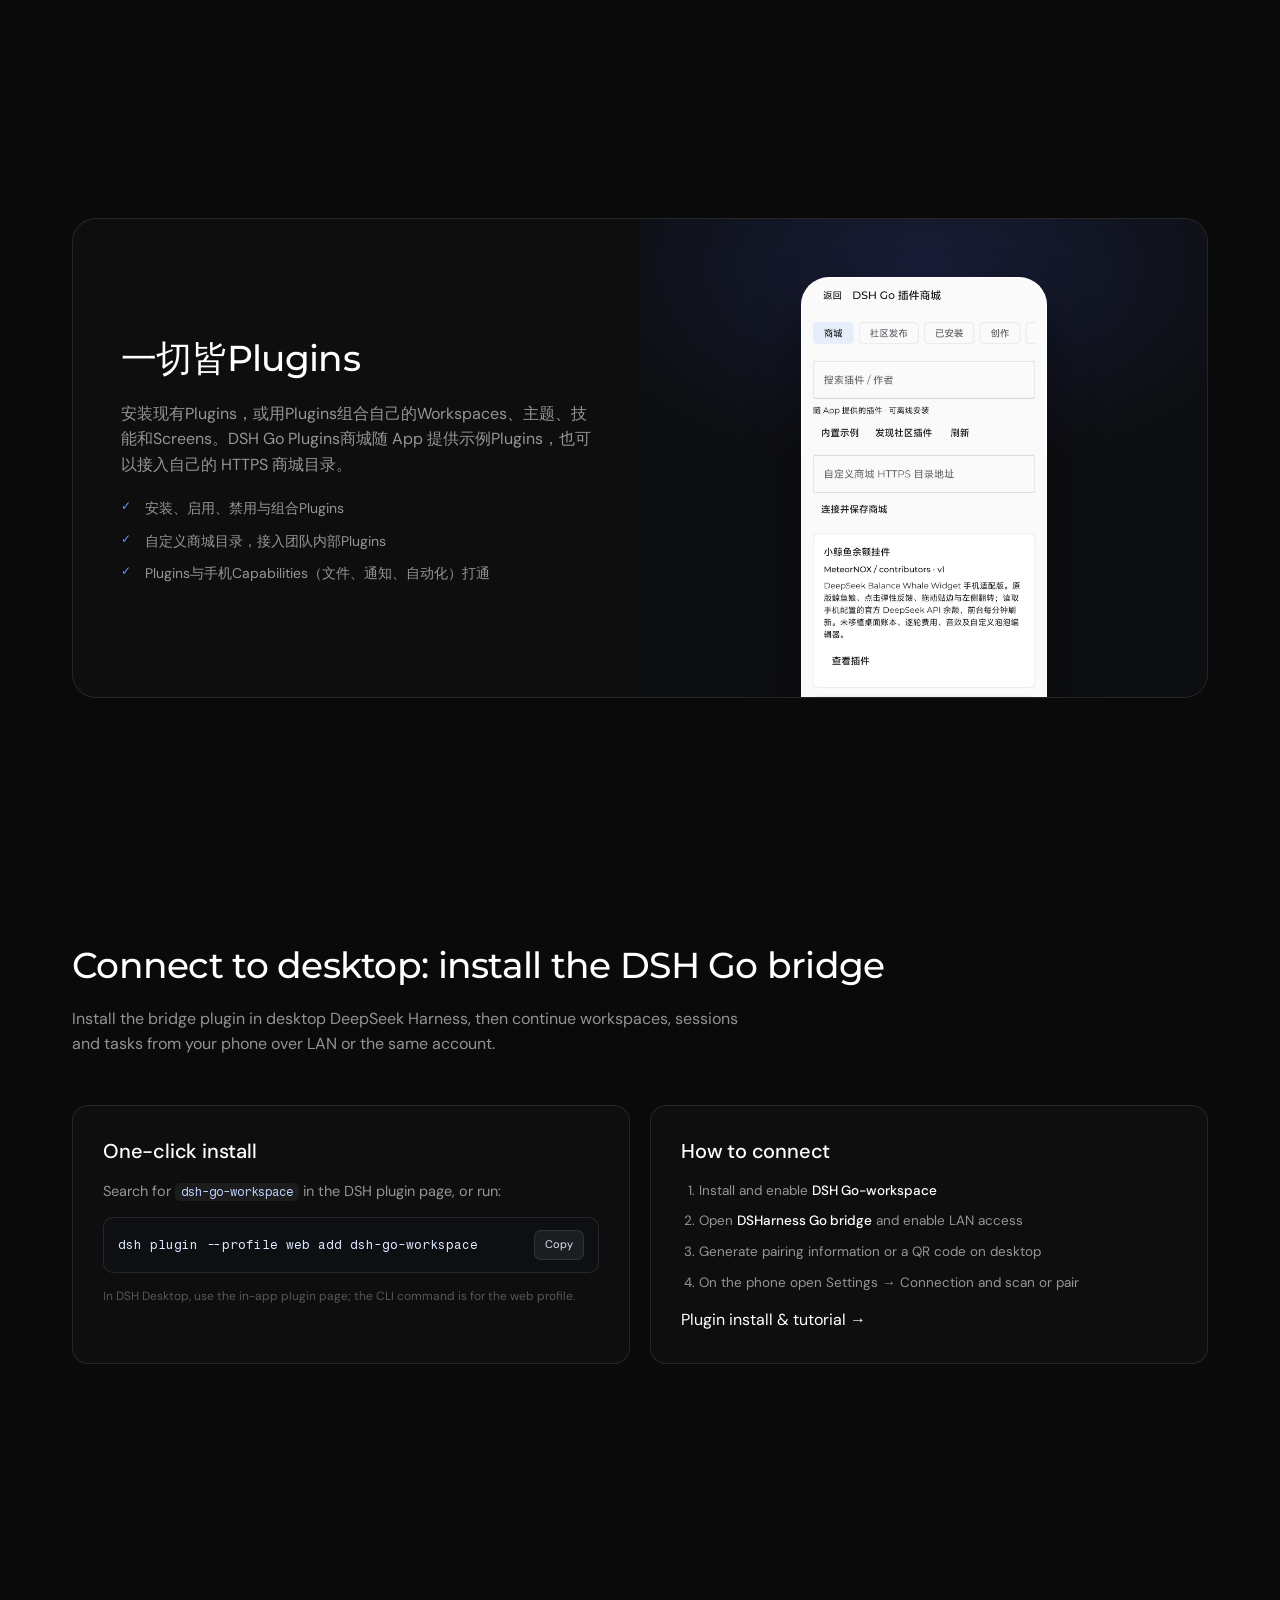
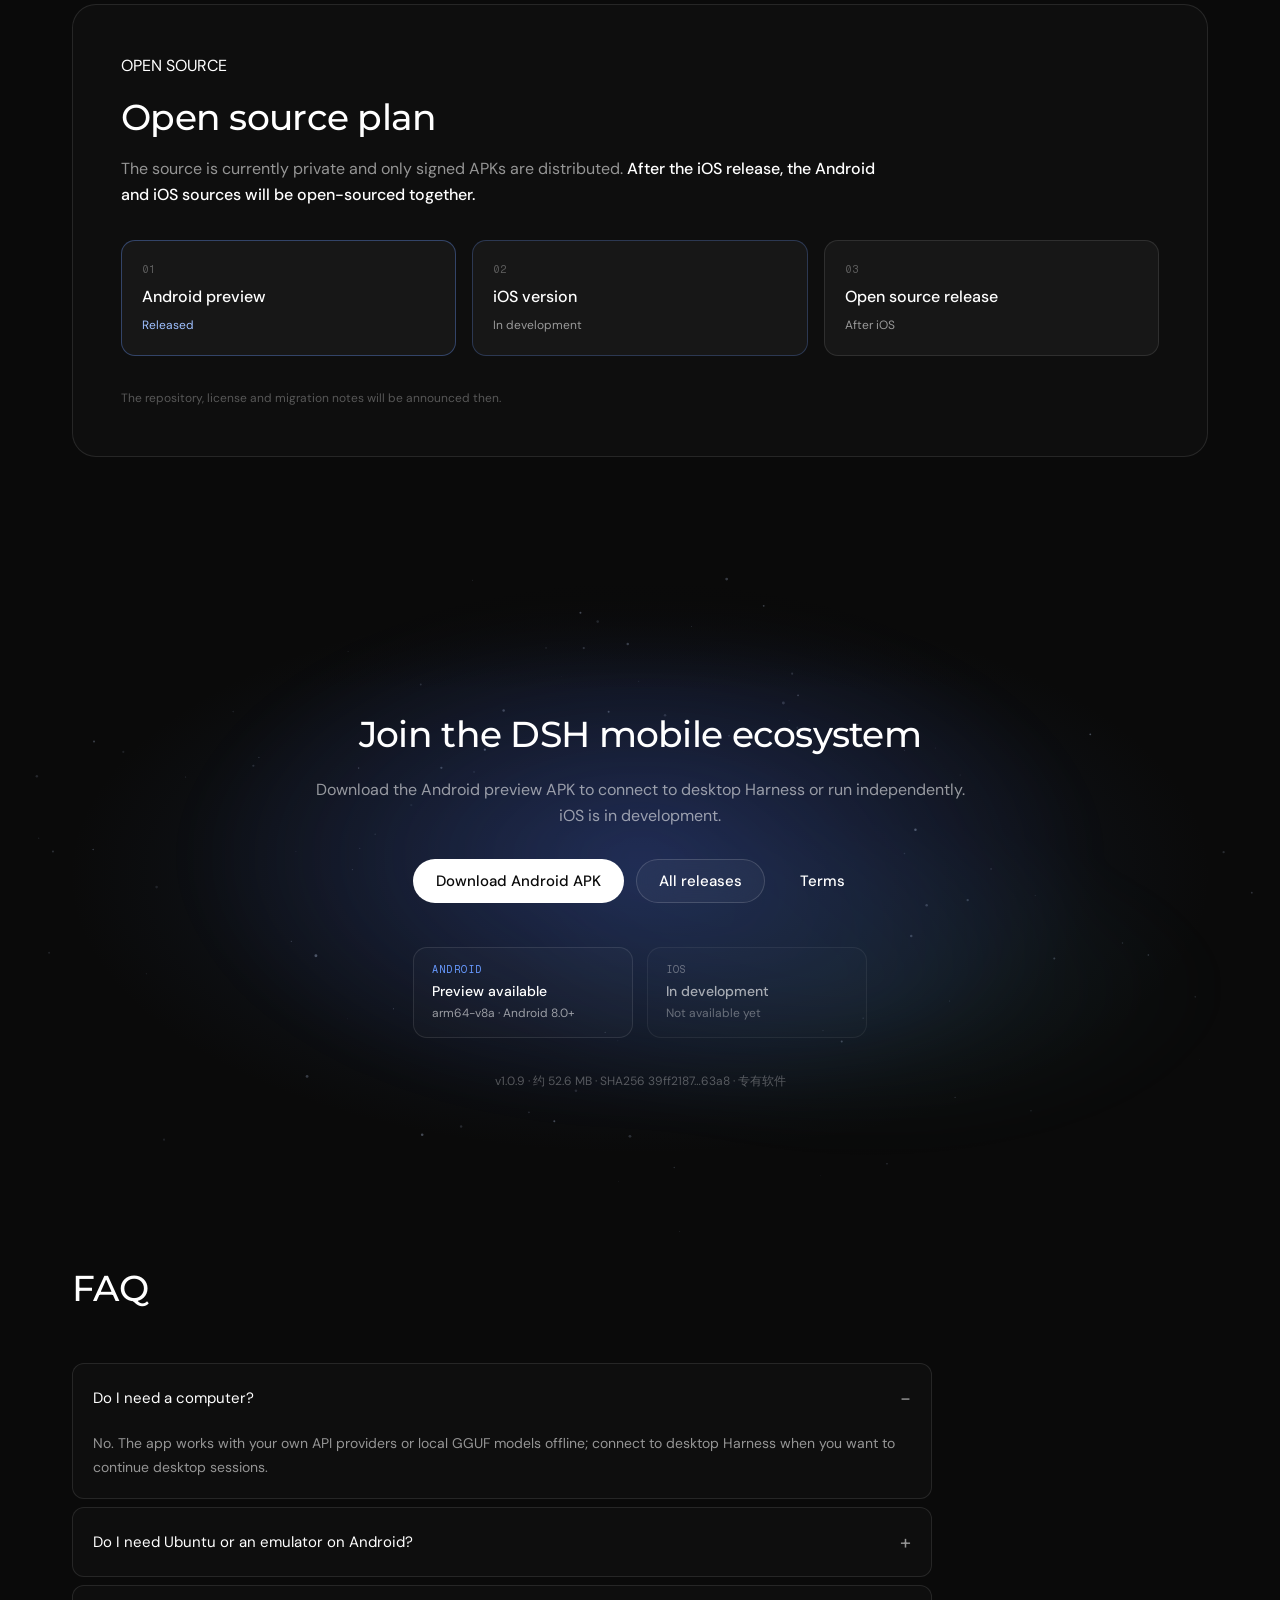
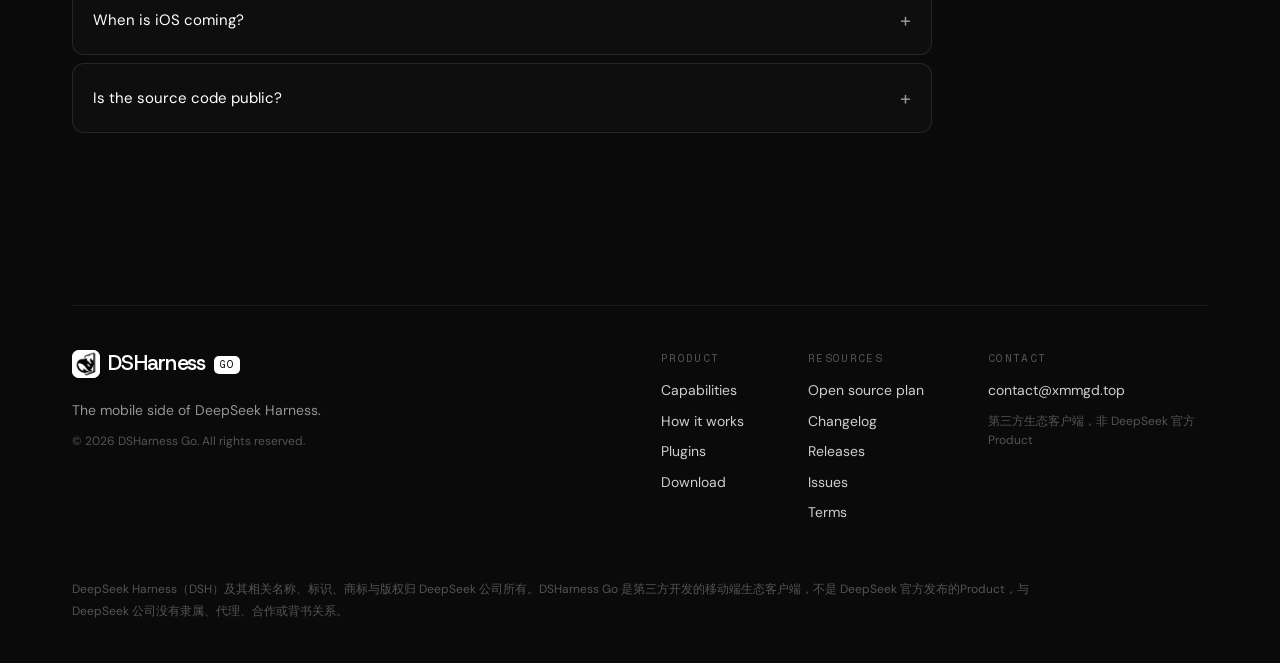
==== commit 0ccfa68d: "site: localize animated capability scenes and hide decoration from screen readers" ====
--- a/en.html
+++ b/en.html
@@ -194,13 +194,13 @@
               <p class="body-desc">Connect to Harness on your computer over LAN or the same account. Keep chatting, check task progress, and use the same model and project context.</p>
             </div>
             <div class="motion-stage">
-              <div class="scene scene-remote">
+              <div class="scene scene-remote" aria-hidden="true">
                 <div class="sr-glow"></div>
                 <div class="sr-desk">
                   <div class="sr-bar">
                     <span class="sr-dots"><i></i><i></i><i></i></span>
                     <span class="sr-title">DeepSeek Harness</span>
-                    <span class="sr-tag">桌面端</span>
+                    <span class="sr-tag">Desktop</span>
                   </div>
                   <div class="sr-desk-body">
                     <div class="sr-side">
@@ -249,7 +249,7 @@
               <p class="body-desc">Built-in llama.cpp inference. Download or import GGUF models and chat without a network; vision and multimodal input supported.</p>
             </div>
             <div class="motion-stage">
-              <div class="scene scene-local">
+              <div class="scene scene-local" aria-hidden="true">
                 <div class="sl-glow"></div>
                 <div class="sl-phone">
                   <div class="sl-head"><span>Local model</span><span class="sl-offline">Airplane mode</span></div>
@@ -283,7 +283,7 @@
               <p class="body-desc">Built-in stable-diffusion.cpp generates images entirely on the phone; OpenAI Images-compatible endpoints are also supported, so images never need to leave the device.</p>
             </div>
             <div class="motion-stage">
-              <div class="scene scene-image">
+              <div class="scene scene-image" aria-hidden="true">
                 <div class="si-glow"></div>
                 <div class="si-top">
                   <span class="si-prompt"><span class="si-typing">An astronaut cat, cinematic</span><i class="si-caret"></i></span>
@@ -293,7 +293,7 @@
                   <i class="si-tile t1"></i><i class="si-tile t2"></i><i class="si-tile t3"></i><i class="si-tile t4"></i>
                 </div>
                 <div class="si-steps"><i></i><i></i><i></i><i></i></div>
-                <div class="si-badge">本地Generate · 未上传</div>
+                <div class="si-badge">On-device · not uploaded</div>
               </div>
               <button class="motion-pause" type="button" data-motion-toggle aria-label="Pause motion">
                 <svg class="icon-pause" viewBox="0 0 16 16" aria-hidden="true"><path d="M5.5 3.5v9M10.5 3.5v9"/></svg>
@@ -310,7 +310,7 @@
               <p class="body-desc">Android Accessibility: observe the screen, tap, type, gesture and capture; let the model operate your phone. Sensitive pages are never uploaded.</p>
             </div>
             <div class="motion-stage">
-              <div class="scene scene-agent">
+              <div class="scene scene-agent" aria-hidden="true">
                 <div class="sa-glow"></div>
                 <div class="sa-phone">
                   <div class="sa-notch"></div>
@@ -328,7 +328,7 @@
                 </div>
                 <div class="sa-panel">
                   <div class="sa-panel-head">Agent running</div>
-                  <div class="sa-step"><b>01</b><span>打开Schedule应用</span><i></i></div>
+                  <div class="sa-step"><b>01</b><span>Open schedule app</span><i></i></div>
                   <div class="sa-step"><b>02</b><span>Read today's schedule</span><i></i></div>
                   <div class="sa-step"><b>03</b><span>Organize and archive</span><i></i></div>
                 </div>
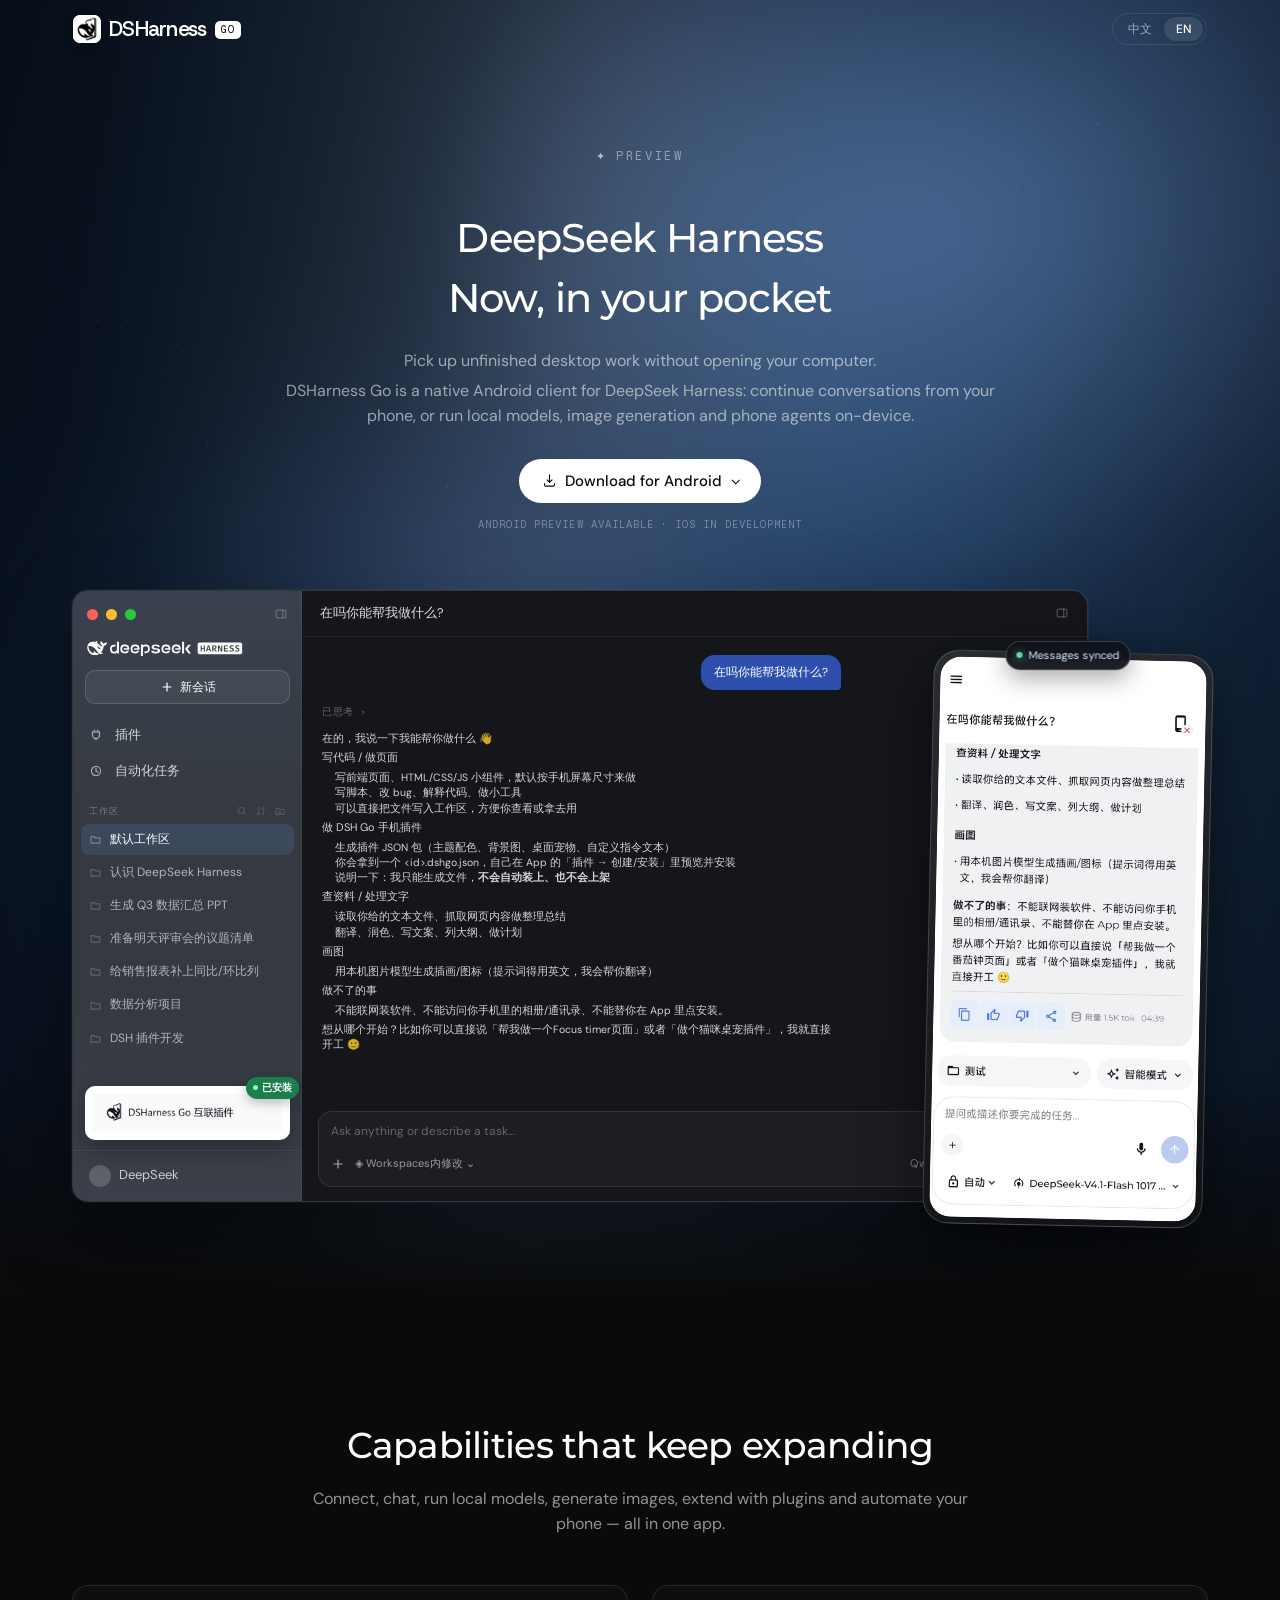
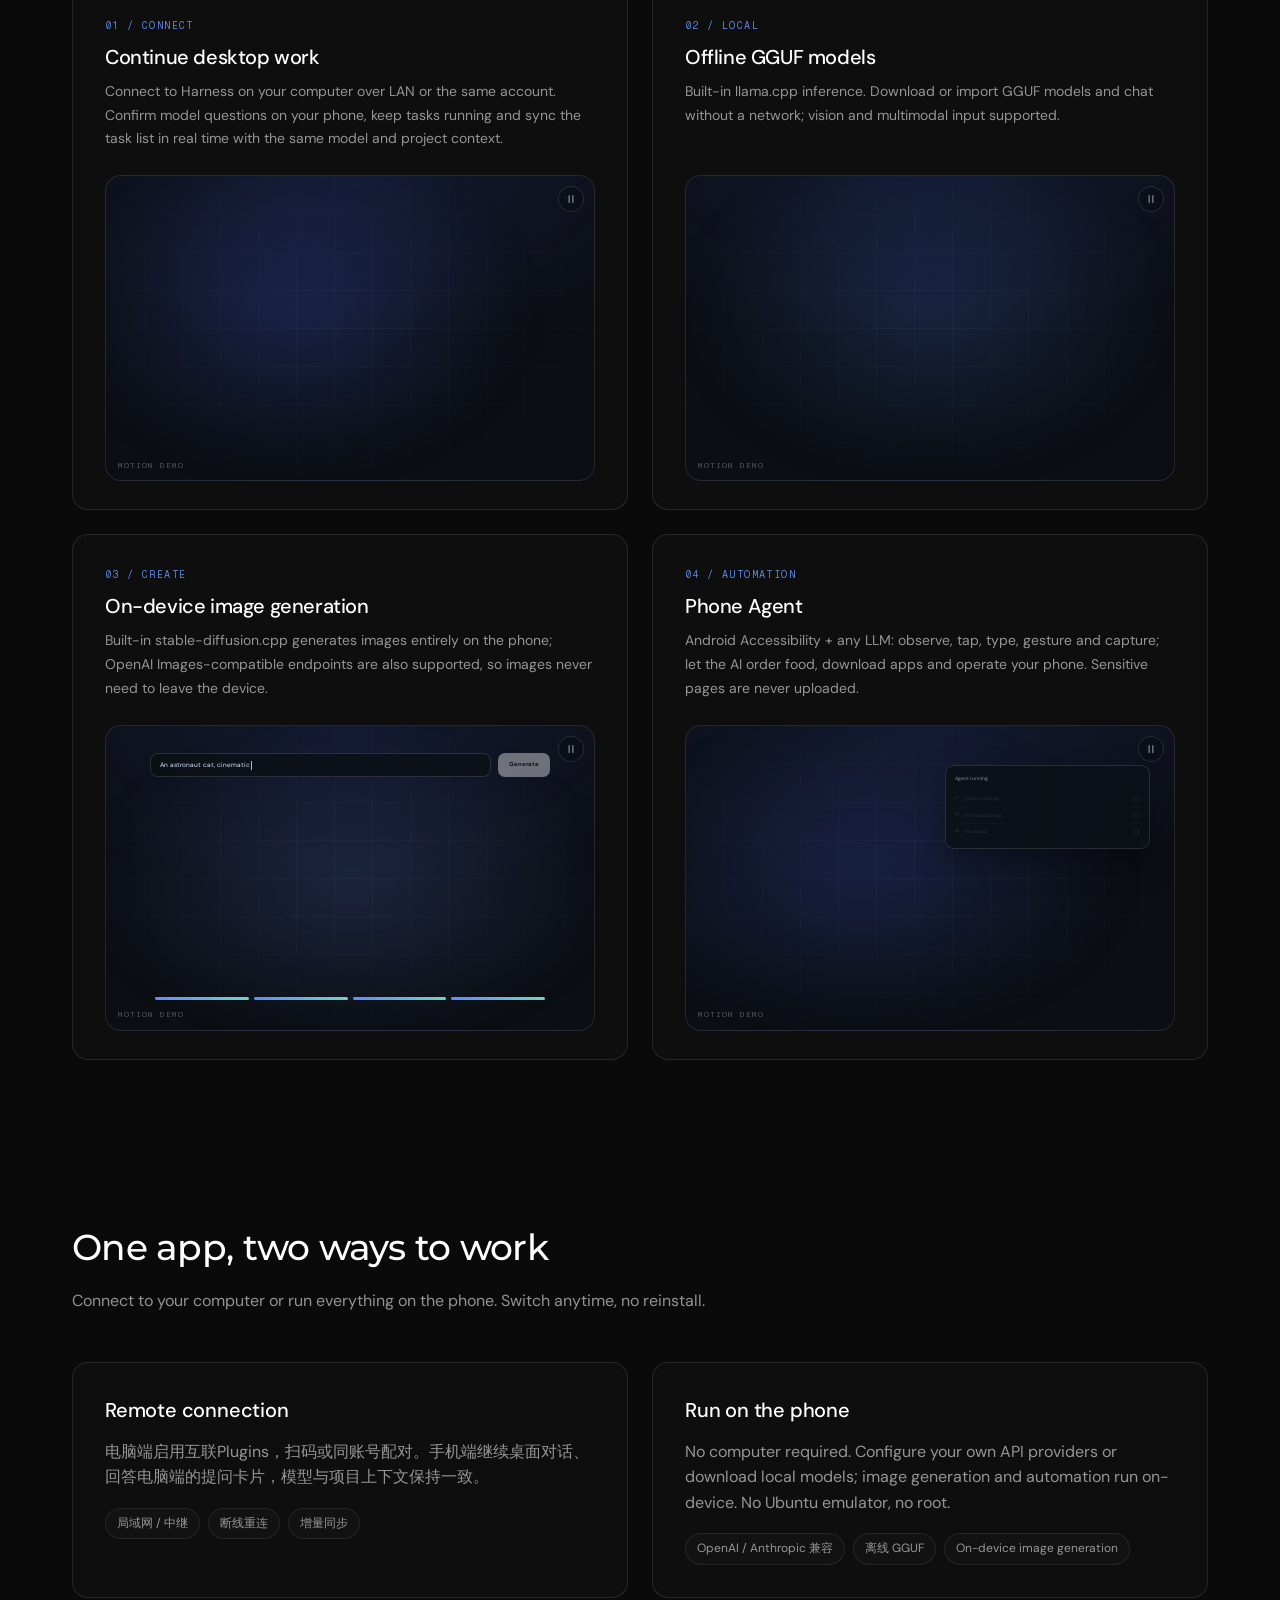
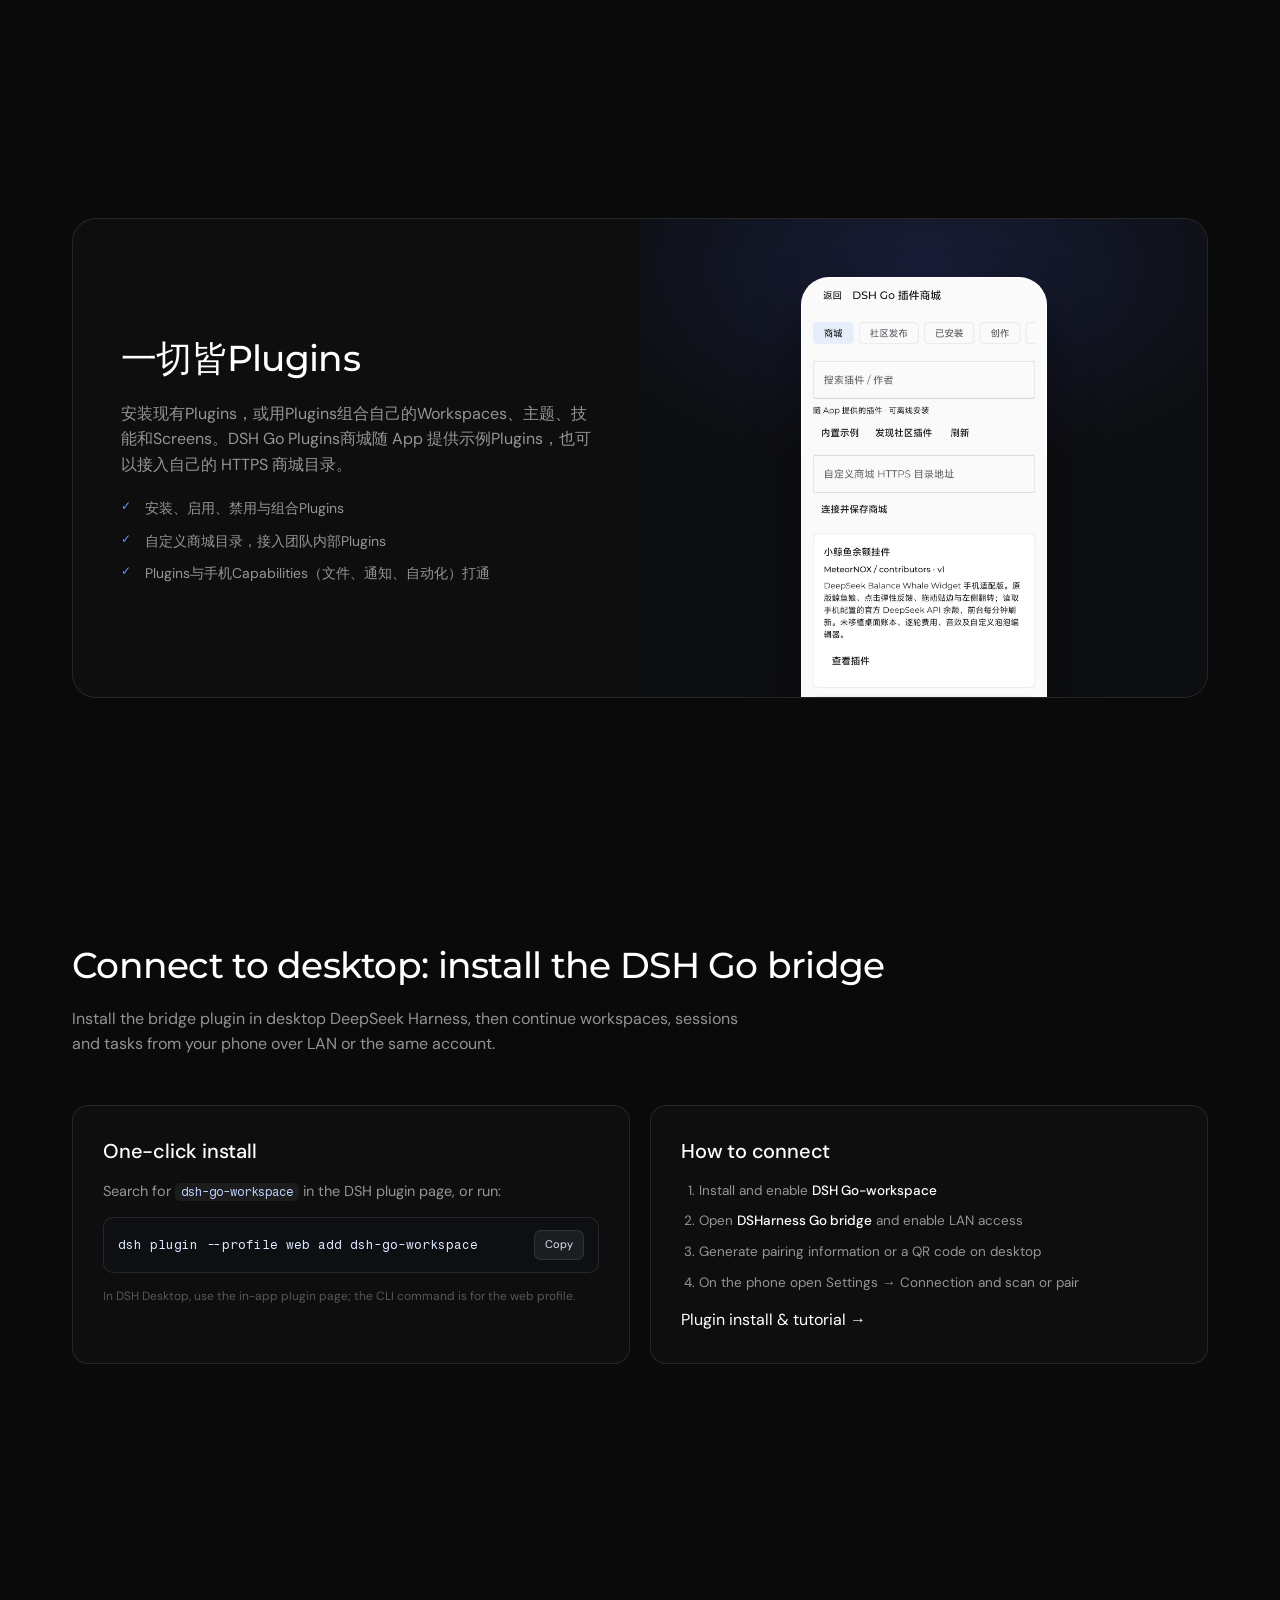
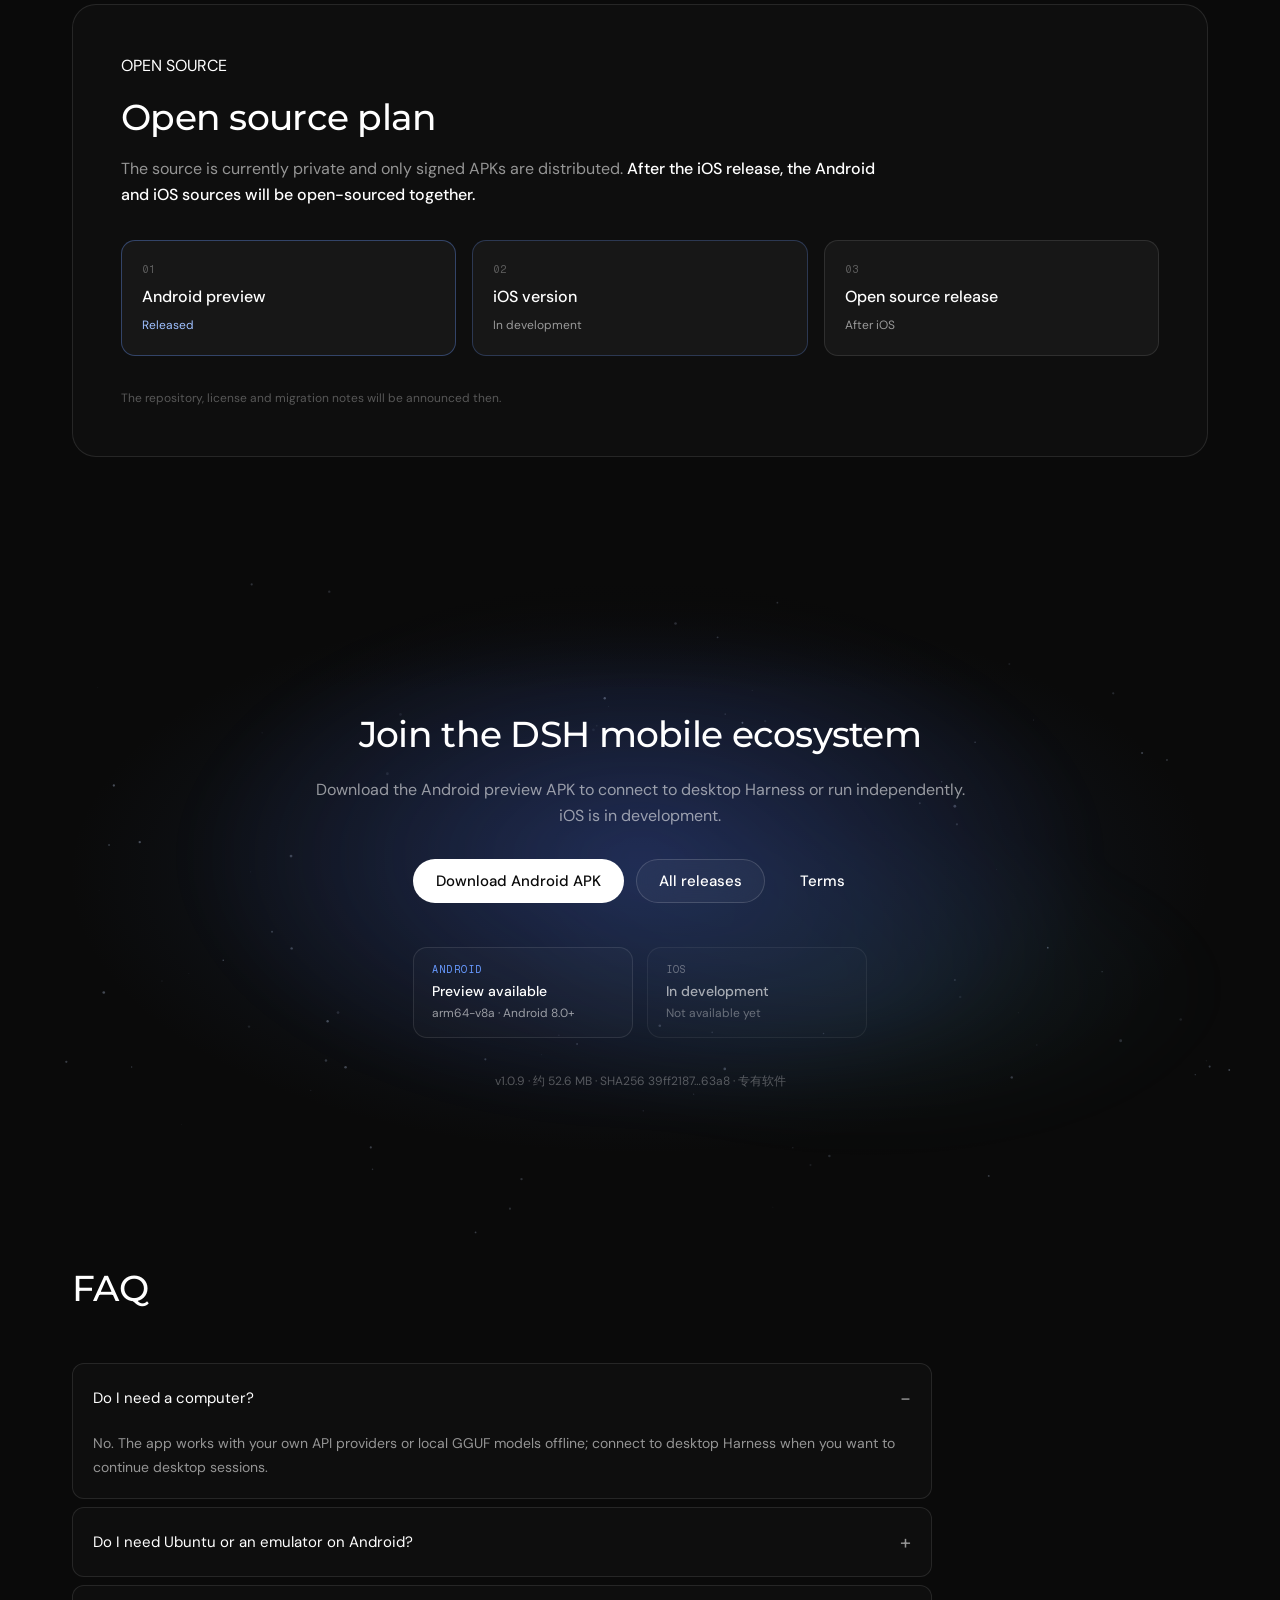
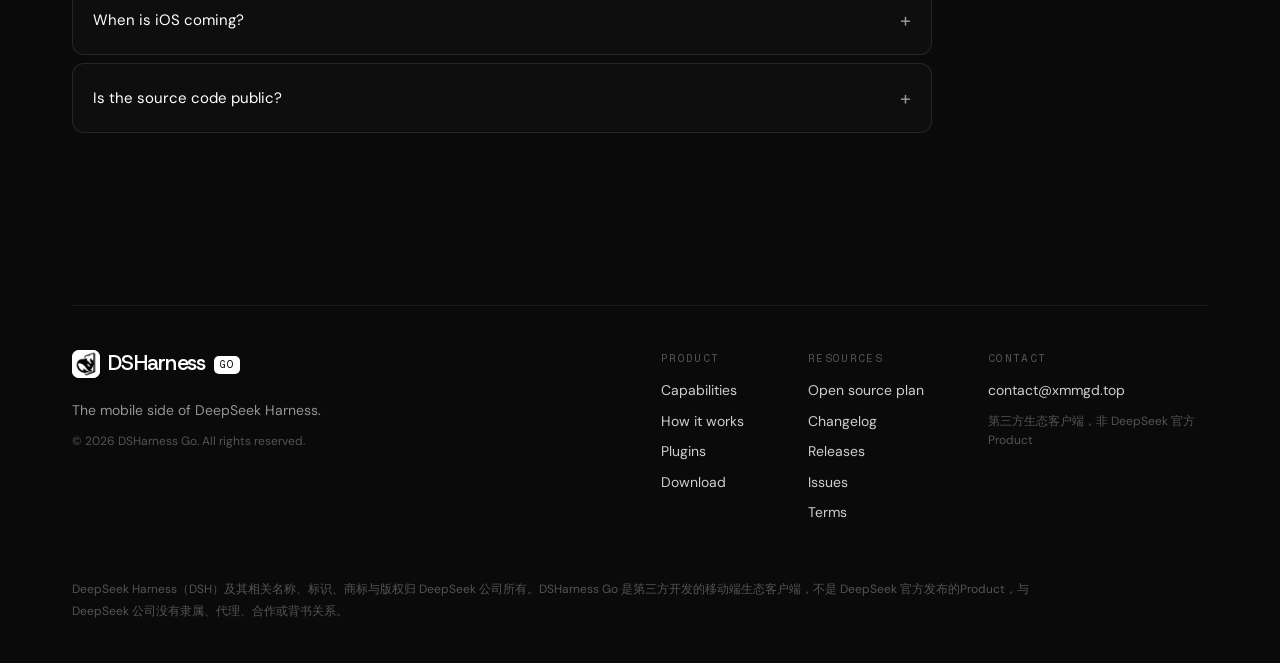
==== commit f66d0f13: "site: refine remote confirmation and phone agent scenes" ====
--- a/en.html
+++ b/en.html
@@ -156,7 +156,7 @@
                     <ul>
                       <li>不能联网装软件、不能访问你手机里的相册/通讯录、不能替你在 App 里点安装。</li>
                     </ul>
-                    <p>想从哪个开始？比如你可以直接说「帮我做一个番茄钟页面」或者「做个猫咪桌宠插件」，我就直接开工 🙂</p>
+                    <p>想从哪个开始？比如你可以直接说「帮我做一个Focus timer页面」或者「做个猫咪桌宠插件」，我就直接开工 🙂</p>
                   </div>
                 </div>
                 <div class="app-input">
@@ -191,7 +191,7 @@
             <div class="cap-copy">
               <p class="cap-kicker">01 / Connect</p>
               <h3 class="subtitle">Continue desktop work</h3>
-              <p class="body-desc">Connect to Harness on your computer over LAN or the same account. Keep chatting, check task progress, and use the same model and project context.</p>
+              <p class="body-desc">Connect to Harness on your computer over LAN or the same account. Confirm model questions on your phone, keep tasks running and sync the task list in real time with the same model and project context.</p>
             </div>
             <div class="motion-stage">
               <div class="scene scene-remote" aria-hidden="true">
@@ -214,9 +214,16 @@
                     <div class="sr-chat">
                       <div class="sr-bubble sr-user">Turn last week's notes into a report</div>
                       <div class="sr-bubble sr-bot"><span class="sr-lines"><i></i><i></i><i></i></span></div>
-                      <div class="sr-task">
-                        <span>Generate report</span>
-                        <span class="sr-taskbar"><i></i></span>
+                      <div class="sr-question">
+                        <div class="sr-qhead"><i></i>Needs your confirmation</div>
+                        <p>Continue the report and sync to phone?</p>
+                        <div class="sr-qbtns"><span class="sr-yes">Continue</span><span>Later</span></div>
+                        <b class="sr-answered">Confirmed</b>
+                      </div>
+                      <div class="sr-tasks">
+                        <div class="sr-trow is-done"><i></i><span>Collect notes</span><em>Done</em></div>
+                        <div class="sr-trow is-active"><i></i><span>Generate report</span><em>In progress</em></div>
+                        <div class="sr-trow is-sync"><i></i><span>Sync to phone</span><em>Live</em></div>
                       </div>
                     </div>
                   </div>
@@ -226,13 +233,24 @@
                   <div class="sr-notch"></div>
                   <div class="sr-pscreen">
                     <div class="sr-phead">DSHarness Go <span class="sr-conn">Connected</span></div>
-                    <div class="sr-pmsg sr-pmsg-user">Make this report into slides</div>
-                    <div class="sr-pmsg sr-pmsg-bot"><i></i><i></i><i></i></div>
+                    <div class="sr-notify">
+                      <div class="sr-nhead">Desktop asks to continue</div>
+                      <p>Continue and sync the report?</p>
+                      <span class="sr-pconfirm">Confirm</span>
+                      <span class="sr-pdone">Confirmed</span>
+                    </div>
+                    <div class="sr-ptasks">
+                      <div class="sr-ptrow"><i></i><span>Collect notes</span><em>Done</em></div>
+                      <div class="sr-ptrow"><i></i><span>Generate report</span><em>In progress</em></div>
+                      <div class="sr-ptrow"><i></i><span>Sync task list</span><em>Live</em></div>
+                    </div>
                     <div class="sr-pinput">Message…</div>
-                  </div>
+                    <div class="sr-syncbadge">Live task sync</div>
+                  </div>
+                  <span class="sr-tap"></span>
                 </div>
                 <span class="sr-float sr-float-a">Same workspace</span>
-                <span class="sr-float sr-float-b">Context in sync</span>
+                <span class="sr-float sr-float-b">Live task sync</span>
               </div>
               <button class="motion-pause" type="button" data-motion-toggle aria-label="Pause motion">
                 <svg class="icon-pause" viewBox="0 0 16 16" aria-hidden="true"><path d="M5.5 3.5v9M10.5 3.5v9"/></svg>
@@ -307,19 +325,27 @@
             <div class="cap-copy">
               <p class="cap-kicker">04 / Automation</p>
               <h3 class="subtitle">Phone Agent</h3>
-              <p class="body-desc">Android Accessibility: observe the screen, tap, type, gesture and capture; let the model operate your phone. Sensitive pages are never uploaded.</p>
+              <p class="body-desc">Android Accessibility + any LLM: observe, tap, type, gesture and capture; let the AI order food, download apps and operate your phone. Sensitive pages are never uploaded.</p>
             </div>
             <div class="motion-stage">
               <div class="scene scene-agent" aria-hidden="true">
                 <div class="sa-glow"></div>
+                <div class="sa-model"><i></i>Any model <span>⌄</span></div>
                 <div class="sa-phone">
                   <div class="sa-notch"></div>
                   <div class="sa-screen">
                     <div class="sa-status"><span>9:41</span><span class="sa-authed">Accessibility on</span></div>
-                    <div class="sa-appbar">Schedule</div>
-                    <div class="sa-item"><i></i><span>Product review</span><em>10:30</em></div>
-                    <div class="sa-item"><i></i><span>Report cleanup</span><em>14:00</em></div>
-                    <div class="sa-item"><i></i><span>Project sync</span><em>17:30</em></div>
+                    <div class="sa-appbar">AI in control</div>
+                    <div class="sa-view sa-view-food">
+                      <div class="sa-app-title">Food</div>
+                      <div class="sa-food-card"><i></i><div><b>Beef noodles</b><span>¥28 · 25 min</span></div><em>Select</em></div>
+                      <div class="sa-order-btn">Place order</div>
+                    </div>
+                    <div class="sa-view sa-view-store">
+                      <div class="sa-app-title">App Store</div>
+                      <div class="sa-dl-card"><i></i><div><b>Focus timer</b><span>Downloading</span></div><em>72%</em></div>
+                      <div class="sa-dlbar"><i></i></div>
+                    </div>
                     <div class="sa-hl sa-hl-1"></div>
                     <div class="sa-hl sa-hl-2"></div>
                     <div class="sa-cursor"></div>
@@ -328,11 +354,14 @@
                 </div>
                 <div class="sa-panel">
                   <div class="sa-panel-head">Agent running</div>
-                  <div class="sa-step"><b>01</b><span>Open schedule app</span><i></i></div>
-                  <div class="sa-step"><b>02</b><span>Read today's schedule</span><i></i></div>
-                  <div class="sa-step"><b>03</b><span>Organize and archive</span><i></i></div>
-                </div>
+                  <div class="sa-step"><b>01</b><span>Open food app</span><i></i></div>
+                  <div class="sa-step"><b>02</b><span>Pick food & order</span><i></i></div>
+                  <div class="sa-step"><b>03</b><span>Install app</span><i></i></div>
+                </div>
+                <div class="sa-toast">Order placed</div>
                 <div class="sa-shield">Sensitive pages skipped</div>
+                <div class="sa-chip sa-chip-a">点Food</div>
+                <div class="sa-chip sa-chip-b">Install app</div>
               </div>
               <button class="motion-pause" type="button" data-motion-toggle aria-label="Pause motion">
                 <svg class="icon-pause" viewBox="0 0 16 16" aria-hidden="true"><path d="M5.5 3.5v9M10.5 3.5v9"/></svg>
--- a/styles.css
+++ b/styles.css
@@ -1374,3 +1374,142 @@
 .si-tile.t3::before { left: -8%; bottom: -20%; width: 66%; height: 66%; background: radial-gradient(circle at 45% 42%, rgba(210, 188, 255, .7), transparent 68%); }
 .si-tile.t4::before { left: 14%; bottom: -22%; width: 64%; height: 64%; background: radial-gradient(circle at 42% 38%, rgba(170, 240, 214, .65), transparent 68%); }
 .si-tile.t1::before { background: radial-gradient(circle at 36% 30%, rgba(220, 238, 255, .8), rgba(140, 184, 230, .28) 44%, transparent 70%); }
+/* ---------- revised scene 01: confirm on phone, tasks sync ---------- */
+.sr-question {
+  border: 1px solid rgba(143, 178, 255, .28); border-radius: 6px;
+  background: linear-gradient(180deg, rgba(62, 94, 168, .26), rgba(44, 64, 112, .16));
+  padding: 5px 6px; animation: srQuestion 9s infinite both;
+}
+.sr-qhead { display: flex; align-items: center; gap: 3px; font-size: 4.2px; color: #bcd0ff; }
+.sr-qhead i { width: 4px; height: 4px; border-radius: 50%; background: #6fd6c2; box-shadow: 0 0 5px rgba(111, 214, 194, .8); }
+.sr-question p { margin: 3px 0 4px; font-size: 5px; line-height: 1.45; color: rgba(255, 255, 255, .82); }
+.sr-qbtns { display: flex; gap: 4px; }
+.sr-qbtns span { font-size: 4px; padding: 2px 5px; border-radius: 3px; border: 1px solid hsla(0,0%,100%,.14); color: rgba(255,255,255,.6); }
+.sr-qbtns .sr-yes { background: #fff; color: #111; border-color: #fff; animation: srConfirmPulse 9s infinite both; }
+.sr-answered {
+  display: inline-block; margin-top: 3px; padding: 2px 5px; border-radius: 3px;
+  background: rgba(103,214,166,.14); border: 1px solid rgba(103,214,166,.35);
+  font-size: 4px; font-weight: 400; color: #8fe0c2;
+  animation: srAnswered 9s infinite both;
+}
+.sr-tasks { margin-top: auto; display: flex; flex-direction: column; gap: 3px; }
+.sr-trow { display: flex; align-items: center; gap: 4px; padding: 3px 4px; border: 1px solid hsla(0,0%,100%,.08); border-radius: 3px; font-size: 4px; color: rgba(255,255,255,.62); animation: srRowIn 9s infinite both; }
+.sr-trow i { width: 4px; height: 4px; border-radius: 50%; background: rgba(255,255,255,.22); }
+.sr-trow em { margin-left: auto; font-style: normal; font-size: 3.6px; color: rgba(255,255,255,.4); }
+.sr-trow.is-done i { background: #6fd6c2; }
+.sr-trow.is-done em { color: #8fe0c2; }
+.sr-trow.is-active { border-color: rgba(143,178,255,.24); animation-delay: .5s; }
+.sr-trow.is-active i { background: #8fb2ff; animation: srDotPulse 9s infinite both; }
+.sr-trow.is-sync { animation-delay: 1s; }
+.sr-trow.is-sync i { background: #c6d6f7; }
+
+.sr-notify {
+  border: 1px solid rgba(143,178,255,.3); border-radius: 5px;
+  background: #eef4ff; color: #1a2b4a; padding: 5px;
+  animation: srNotify 9s infinite both;
+}
+.sr-nhead { font-size: 4.2px; font-weight: 600; color: #24467f; }
+.sr-notify p { margin: 2px 0 4px; font-size: 4.3px; line-height: 1.35; color: #4b5f80; }
+.sr-pconfirm { display: inline-block; padding: 2px 6px; border-radius: 3px; background: #3767e8; color: #fff; font-size: 4px; animation: srConfirmPulse 9s infinite both; }
+.sr-pdone { display: inline-block; padding: 2px 6px; border-radius: 3px; background: #d9f5e6; color: #087a4b; font-size: 4px; animation: srPdone 9s infinite both; }
+.sr-ptasks { display: flex; flex-direction: column; gap: 3px; }
+.sr-ptrow { display: flex; align-items: center; gap: 3px; padding: 3px 4px; border: 1px solid #e2e8f2; border-radius: 3px; font-size: 4px; color: #43536d; animation: srRowIn 9s infinite both; animation-delay: 3.8s; }
+.sr-ptrow i { width: 3px; height: 3px; border-radius: 50%; background: #3767e8; }
+.sr-ptrow em { margin-left: auto; font-style: normal; font-size: 3.4px; color: #7c8ba1; }
+.sr-ptrow:nth-child(2) { animation-delay: 4.2s; }
+.sr-ptrow:nth-child(3) { animation-delay: 4.6s; }
+.sr-syncbadge {
+  margin-top: 2px; align-self: flex-start; padding: 2px 4px; border-radius: 999px;
+  background: #e7f8ef; color: #087a4b; font-size: 3.8px;
+  animation: srSyncBadge 9s infinite both;
+}
+.sr-tap {
+  position: absolute; z-index: 5; left: 20%; top: 50%; width: 14px; height: 14px;
+  border-radius: 50%; border: 1.5px solid rgba(55,103,232,.75); opacity: 0;
+  animation: srTap 9s infinite both; pointer-events: none;
+}
+@keyframes srQuestion { 0%, 16% { opacity: 0; transform: translateY(5px); } 23%, 40% { opacity: 1; transform: none; } 46%, 100% { opacity: 0; } }
+@keyframes srAnswered { 0%, 40% { opacity: 0; } 46%, 94% { opacity: 1; } 100% { opacity: 0; } }
+@keyframes srConfirmPulse { 0%, 27% { opacity: .45; } 33%, 38% { opacity: 1; transform: scale(.96); } 44%, 100% { opacity: 1; transform: none; } }
+@keyframes srPdone { 0%, 42% { opacity: 0; } 46%, 94% { opacity: 1; } 100% { opacity: 0; } }
+@keyframes srNotify { 0%, 22% { opacity: 0; transform: translateY(5px); } 29%, 43% { opacity: 1; transform: none; } 48%, 100% { opacity: 0; } }
+@keyframes srRowIn { 0%, 38% { opacity: 0; transform: translateX(-3px); } 46%, 94% { opacity: 1; transform: none; } 100% { opacity: 0; } }
+@keyframes srDotPulse { 0%, 46% { opacity: .45; } 52%, 58% { opacity: 1; } 64%, 100% { opacity: .7; } }
+@keyframes srSyncBadge { 0%, 48% { opacity: 0; transform: scale(.9); } 54%, 94% { opacity: 1; transform: none; } 100% { opacity: 0; } }
+@keyframes srTap { 0%, 34% { opacity: 0; transform: scale(.35); } 40% { opacity: .9; } 50%, 100% { opacity: 0; transform: scale(2.2); } }
+.sr-question, .sr-notify, .sr-answered, .sr-pdone { position: relative; }
+
+/* ---------- revised scene 04: any LLM -> food / app install ---------- */
+.sa-model {
+  position: absolute; left: 6%; top: 5%; z-index: 4;
+  display: inline-flex; align-items: center; gap: 4px;
+  padding: 4px 7px; border-radius: 999px; border: 1px solid hsla(0,0%,100%,.16);
+  background: rgba(12,16,23,.82); color: #d9e5ff; font-size: 5px;
+  animation: saModelIn 9s infinite both;
+}
+.sa-model i { width: 4px; height: 4px; border-radius: 50%; background: #6fd6c2; box-shadow: 0 0 6px rgba(111,214,194,.8); }
+.sa-model span { color: rgba(255,255,255,.45); font-size: 6px; }
+.sa-view { position: absolute; left: 6px; right: 6px; top: 32px; bottom: 6px; }
+.sa-view-food { animation: saFood 9s infinite both; }
+.sa-view-store { opacity: 0; animation: saStore 9s infinite both; }
+.sa-app-title { font-size: 6px; font-weight: 600; color: #111827; padding-bottom: 4px; border-bottom: 1px solid #e5e7eb; }
+.sa-food-card { display: flex; align-items: center; gap: 4px; margin-top: 8px; padding: 5px; border: 1px solid #e1e6ef; border-radius: 5px; background: #fff; }
+.sa-food-card i { width: 16px; height: 16px; border-radius: 4px; background: linear-gradient(135deg, #f3c48a, #b26c3b); flex: none; }
+.sa-food-card div { display: flex; flex-direction: column; gap: 2px; }
+.sa-food-card b { font-size: 5px; color: #111827; font-weight: 600; }
+.sa-food-card span { font-size: 3.8px; color: #7c8ba1; }
+.sa-food-card em { margin-left: auto; font-style: normal; font-size: 3.8px; color: #3767e8; }
+.sa-order-btn { margin-top: 7px; display: inline-flex; align-items: center; justify-content: center; width: 100%; height: 16px; border-radius: 4px; background: #3767e8; color: #fff; font-size: 4.5px; }
+.sa-dl-card { display: flex; align-items: center; gap: 4px; margin-top: 10px; padding: 6px; border: 1px solid #e1e6ef; border-radius: 5px; background: #fff; }
+.sa-dl-card i { width: 18px; height: 18px; border-radius: 5px; background: linear-gradient(135deg, #8fb2ff, #4567d9); flex: none; }
+.sa-dl-card div { display: flex; flex-direction: column; gap: 2px; }
+.sa-dl-card b { font-size: 5px; color: #111827; font-weight: 600; }
+.sa-dl-card span { font-size: 3.8px; color: #7c8ba1; }
+.sa-dl-card em { margin-left: auto; font-style: normal; font-size: 4px; color: #087a4b; }
+.sa-dlbar { height: 4px; margin-top: 7px; border-radius: 4px; background: #e5e7eb; overflow: hidden; }
+.sa-dlbar i { display: block; width: 0; height: 100%; border-radius: 4px; background: linear-gradient(90deg, #5f8cff, #6fd6c2); animation: saDownload 9s infinite both; }
+.sa-toast {
+  position: absolute; left: 6%; bottom: 5%; z-index: 5;
+  padding: 4px 7px; border-radius: 999px; border: 1px solid rgba(103,214,166,.28);
+  background: rgba(10,16,15,.86); color: #8fe0c2; font-size: 4.6px;
+  animation: saToast 9s infinite both;
+}
+.sa-chip {
+  position: absolute; z-index: 5; padding: 3px 6px; border-radius: 999px;
+  border: 1px solid hsla(0,0%,100%,.14); background: rgba(12,16,23,.8);
+  color: rgba(255,255,255,.68); font-size: 4.6px; white-space: nowrap;
+  animation: mFadeIn 9s infinite both;
+}
+.sa-chip-a { left: 5%; bottom: 18%; animation-delay: 2s; }
+.sa-chip-b { right: 5%; bottom: 24%; animation-delay: 5.4s; }
+.sa-hl-1 { left: 7px; top: 58px; right: 7px; height: 30px; animation-delay: 1.2s; }
+.sa-hl-2 { left: 7px; top: 96px; right: 7px; height: 20px; animation-delay: 2.6s; }
+@keyframes saModelIn { 0%, 4% { opacity: 0; transform: translateY(-4px); } 10%, 94% { opacity: 1; transform: none; } 100% { opacity: 0; } }
+@keyframes saFood { 0%, 2% { opacity: 0; } 8%, 52% { opacity: 1; } 58%, 100% { opacity: 0; } }
+@keyframes saStore { 0%, 55% { opacity: 0; } 64%, 94% { opacity: 1; } 100% { opacity: 0; } }
+@keyframes saDownload { 0%, 60% { width: 0; } 82%, 94% { width: 72%; } 100% { width: 72%; } }
+@keyframes saToast { 0%, 38% { opacity: 0; transform: translateY(4px); } 46%, 94% { opacity: 1; transform: none; } 100% { opacity: 0; } }
+
+/* base states for reduced-motion / no-JS: keep one clear final frame */
+@media (prefers-reduced-motion: reduce) {
+  .sa-view-food { display: none; }
+  .sa-view-store { opacity: 1; }
+  .sa-dlbar i { width: 72%; }
+  .sr-answered, .sr-pdone, .sr-syncbadge { display: inline-block; }
+  .sr-question { display: none; }
+}
+
+html:not(.js) .sr-question { display: none; }
+html:not(.js) .sr-answered, html:not(.js) .sr-pdone { display: inline-block; opacity: 1; }
+html:not(.js) .sr-syncbadge { opacity: 1; }
+html:not(.js) .sa-view-food { display: none; }
+html:not(.js) .sa-view-store { opacity: 1; }
+html:not(.js) .sa-dlbar i { width: 72%; }
+html:not(.js) .sa-model, html:not(.js) .sa-toast, html:not(.js) .sa-shield { opacity: 1; }
+
+.sa-step:nth-child(2) { animation-delay: 1.4s; }
+.sa-step:nth-child(3) { animation-delay: 2.8s; }
+.sa-step:nth-child(4) { animation-delay: 6.2s; }
+@media (prefers-reduced-motion: reduce) {
+  .sa-step { opacity: 1; }
+}
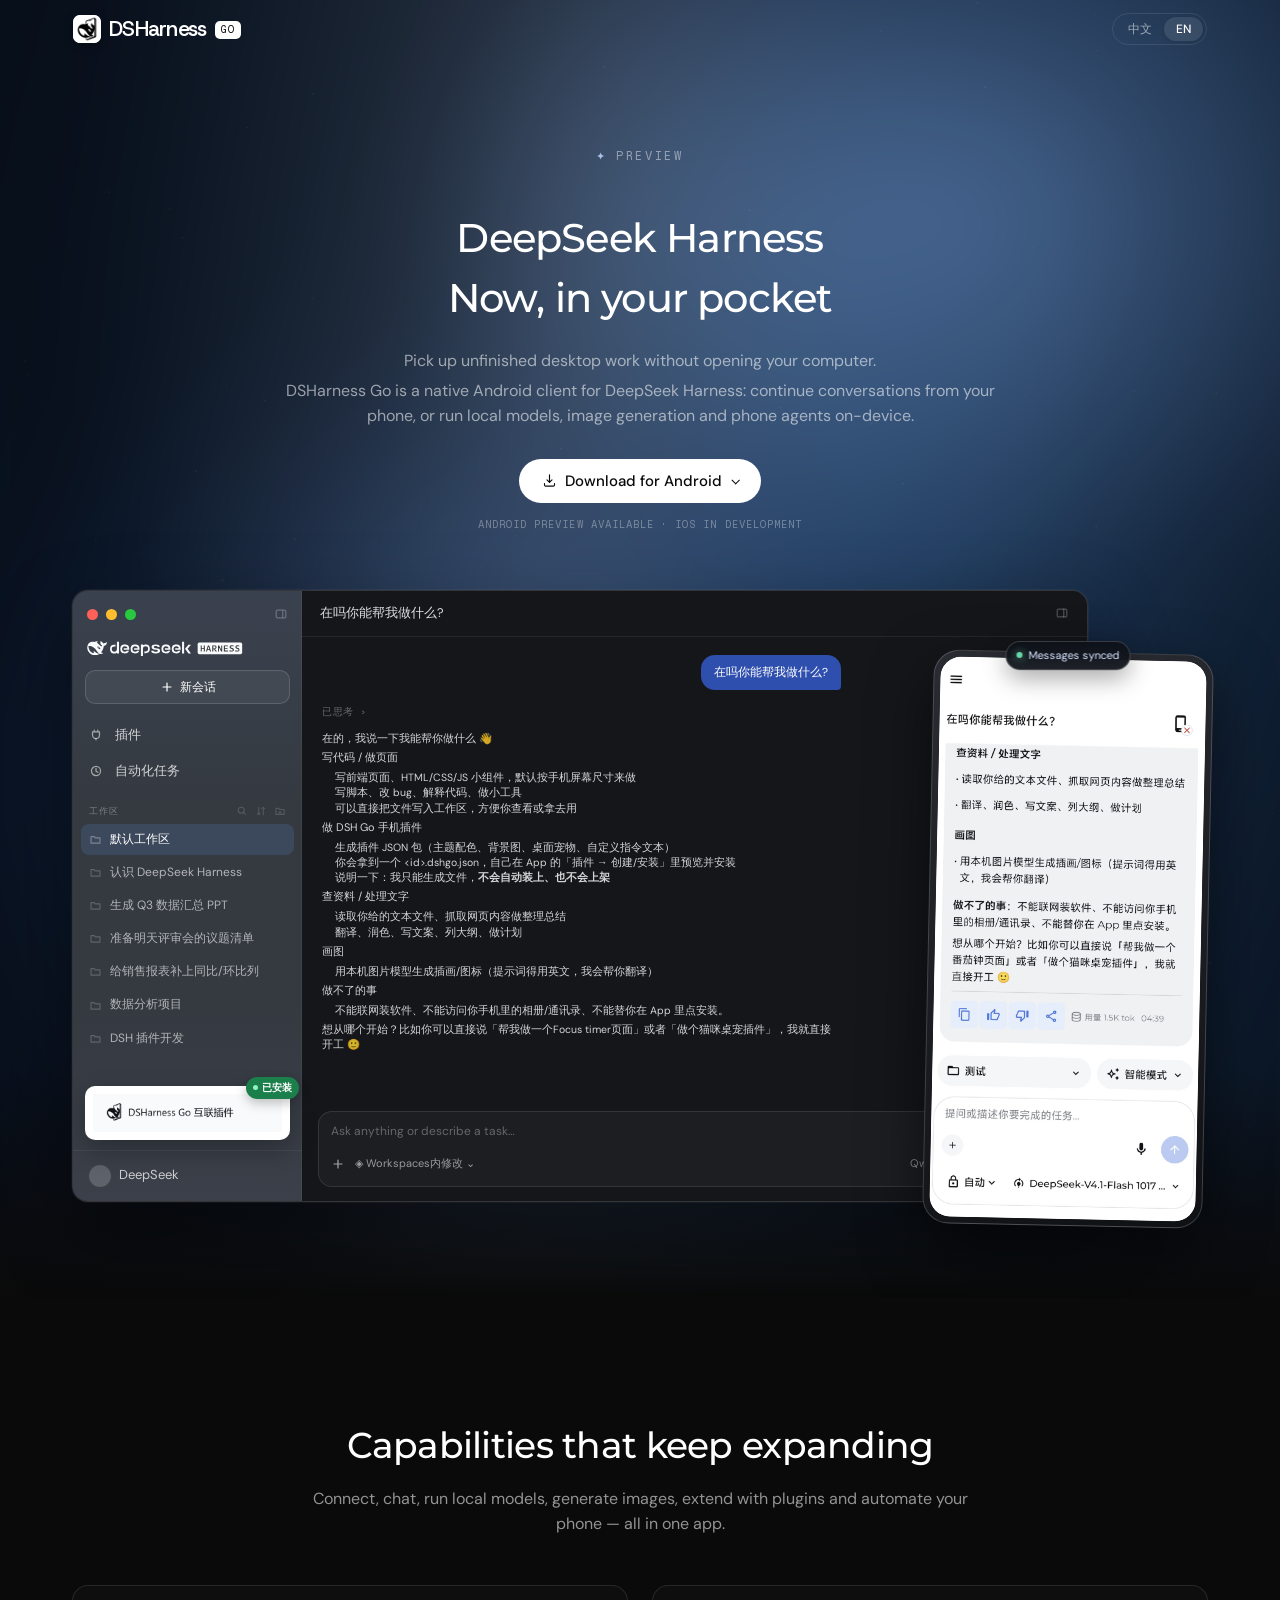
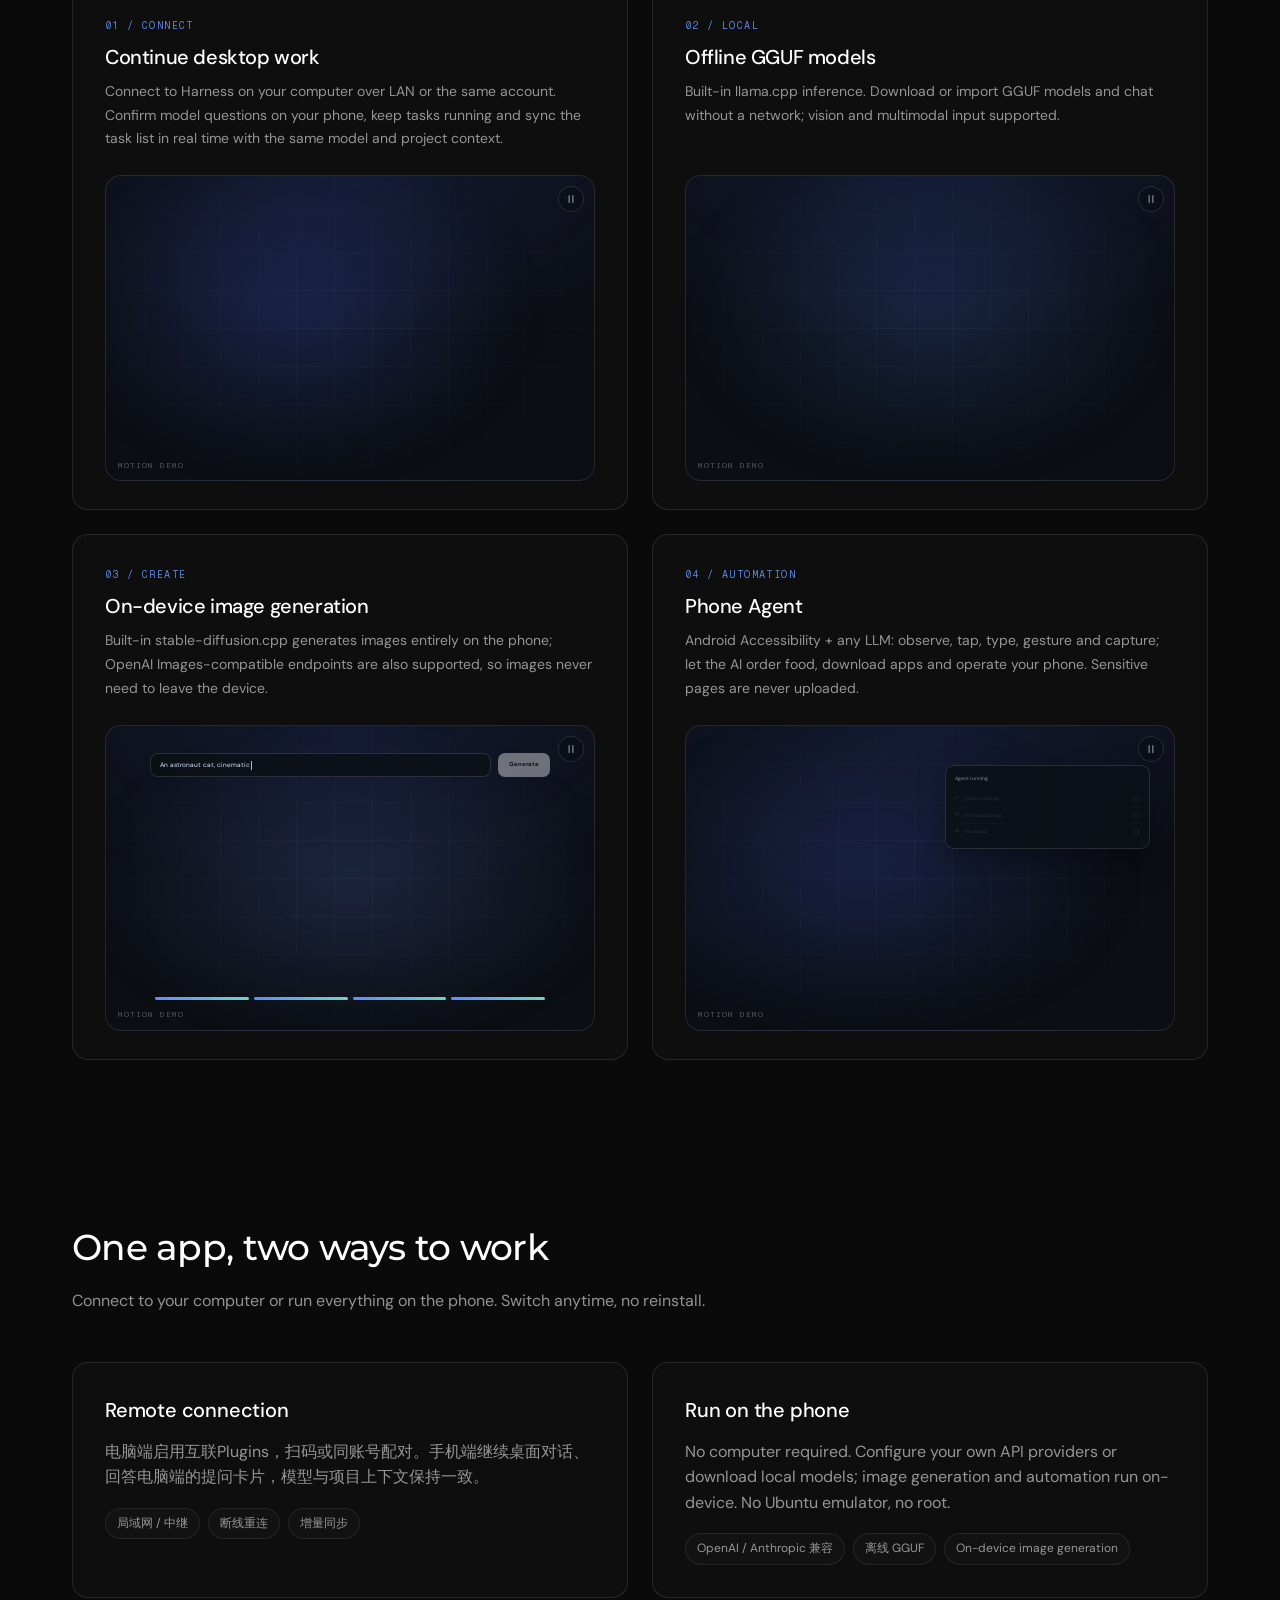
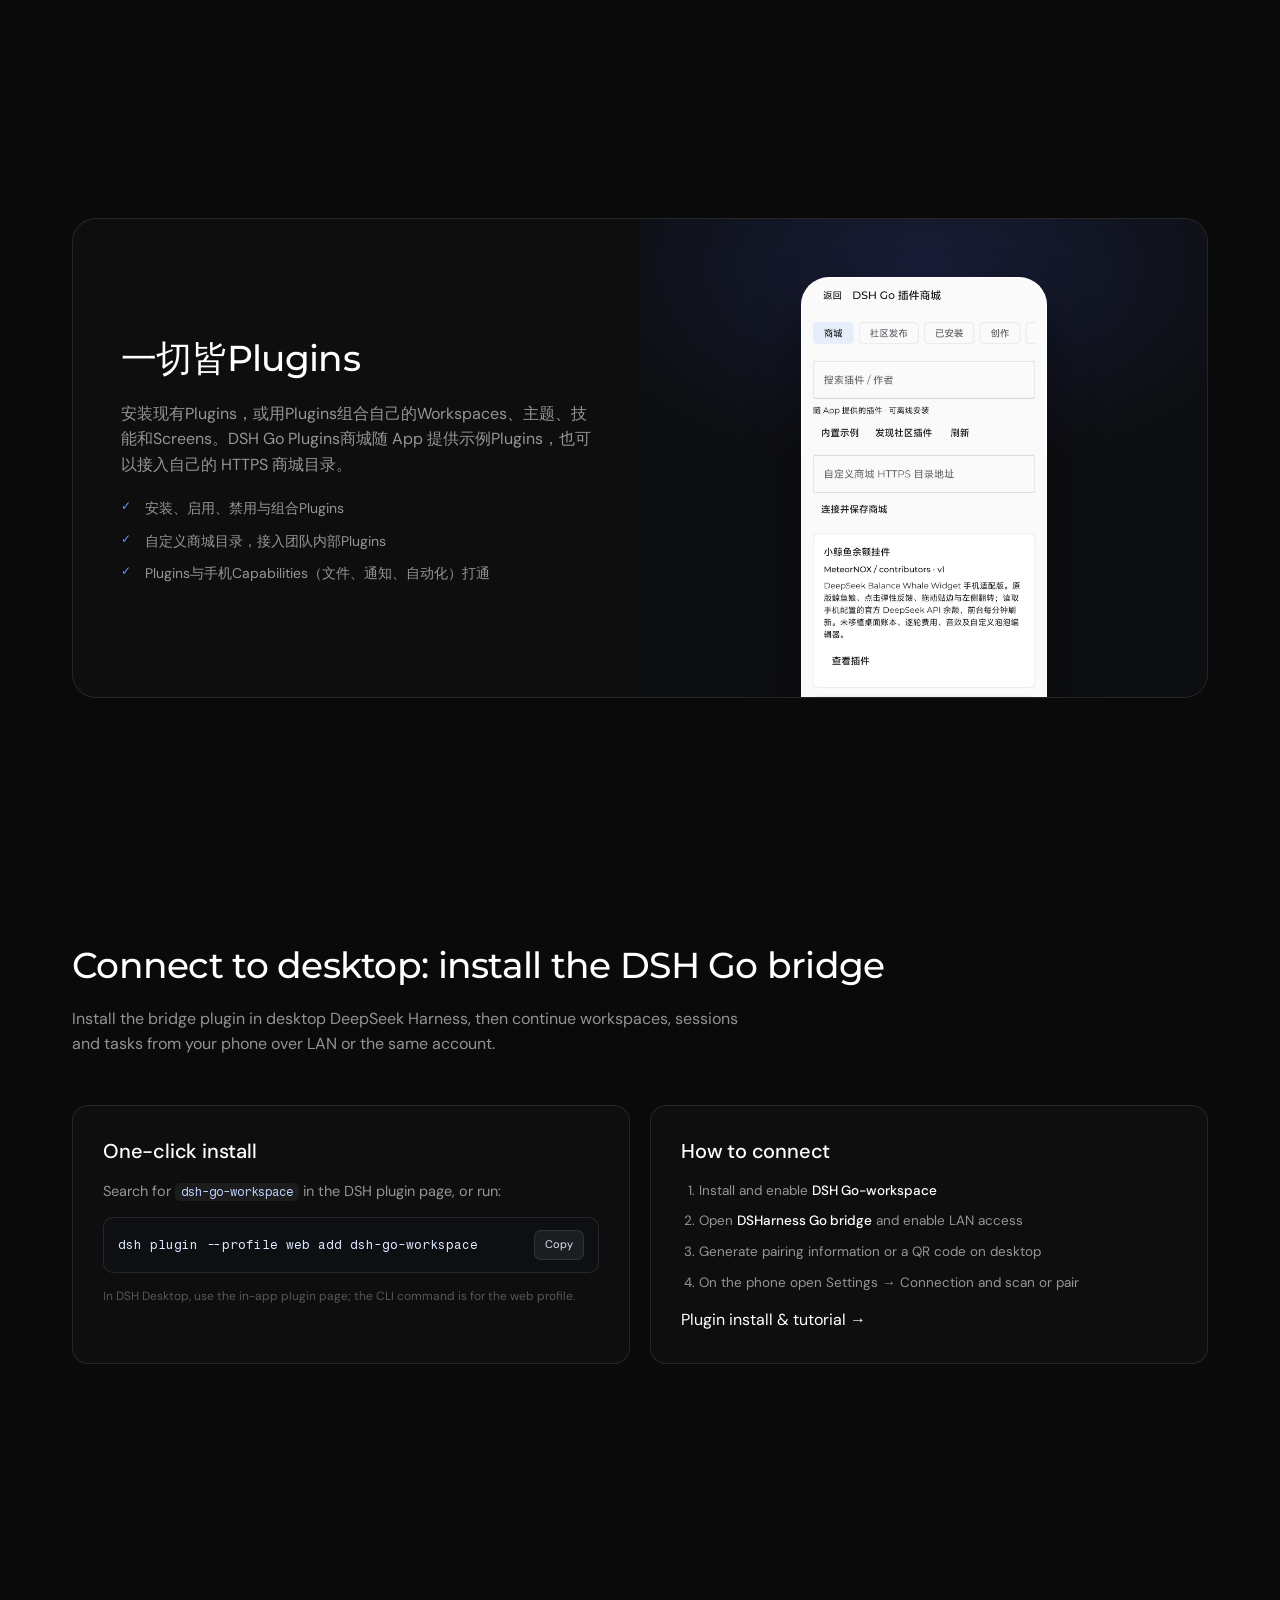
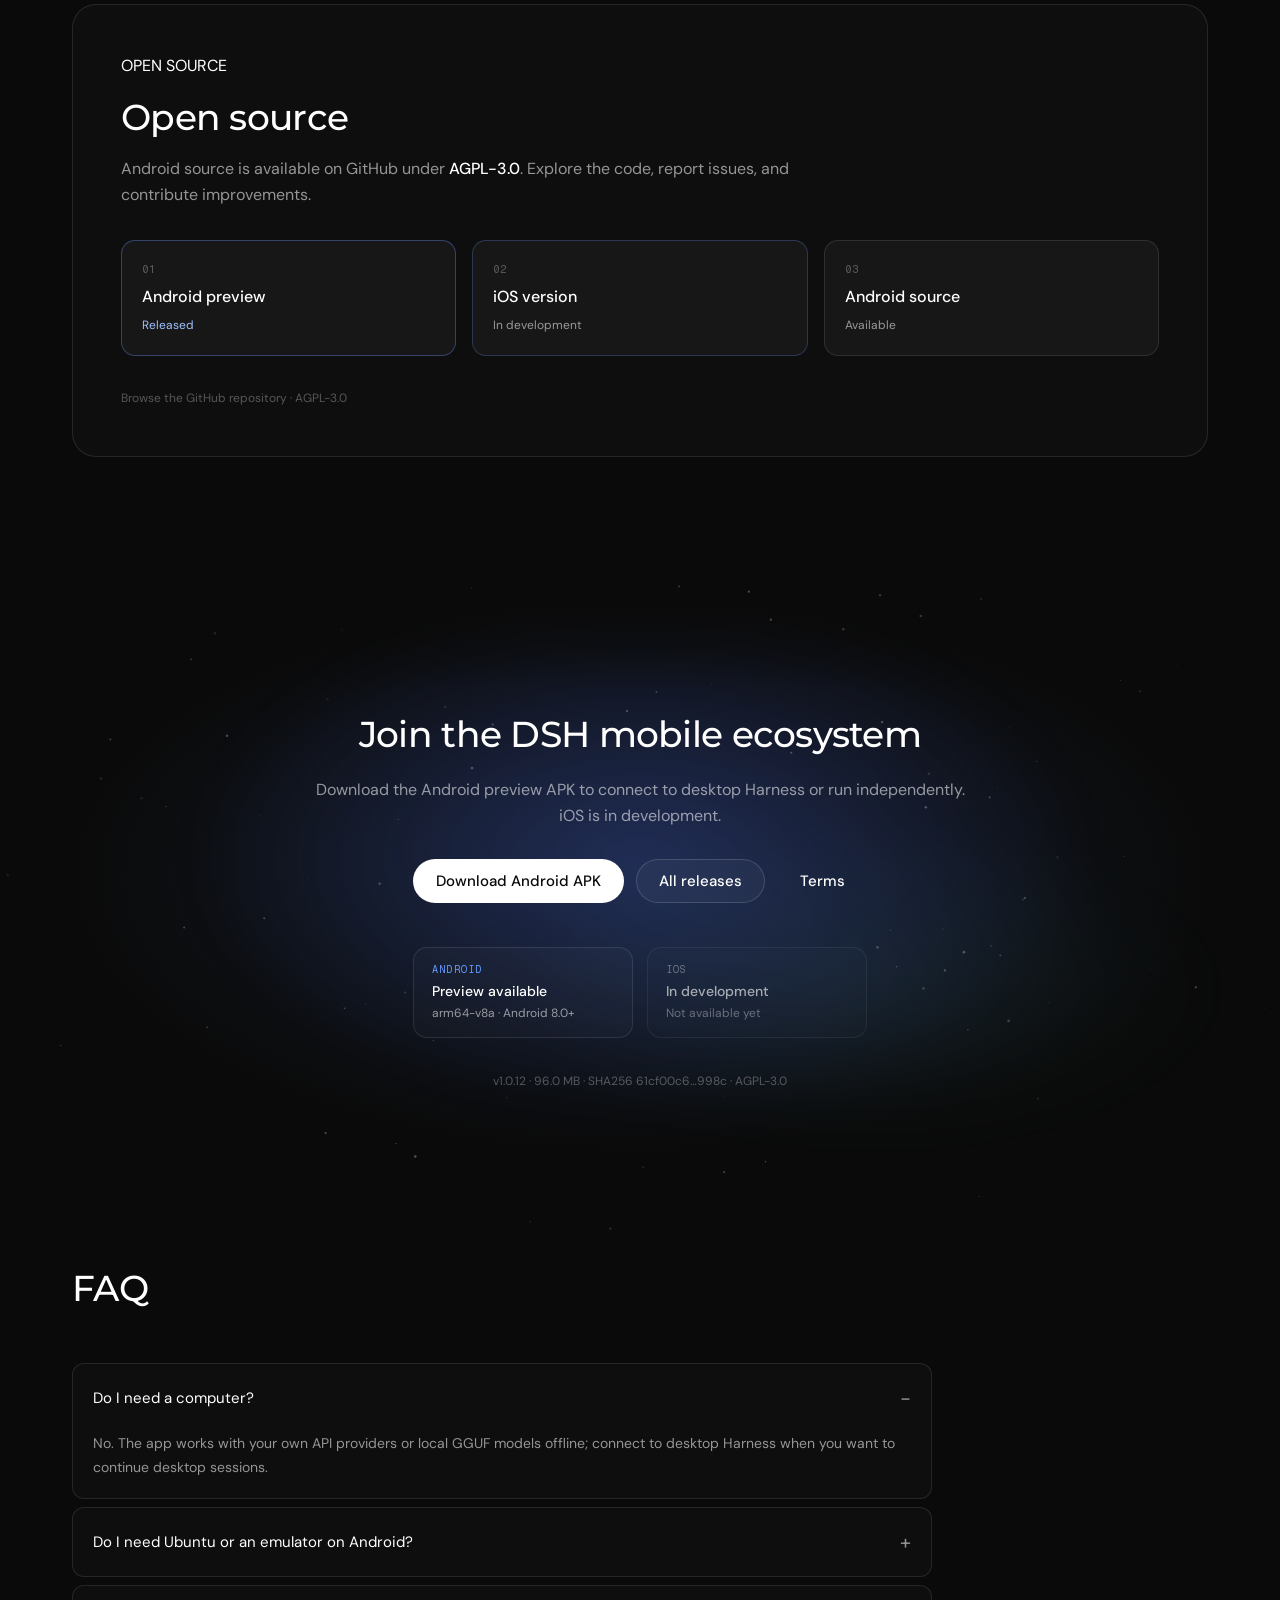
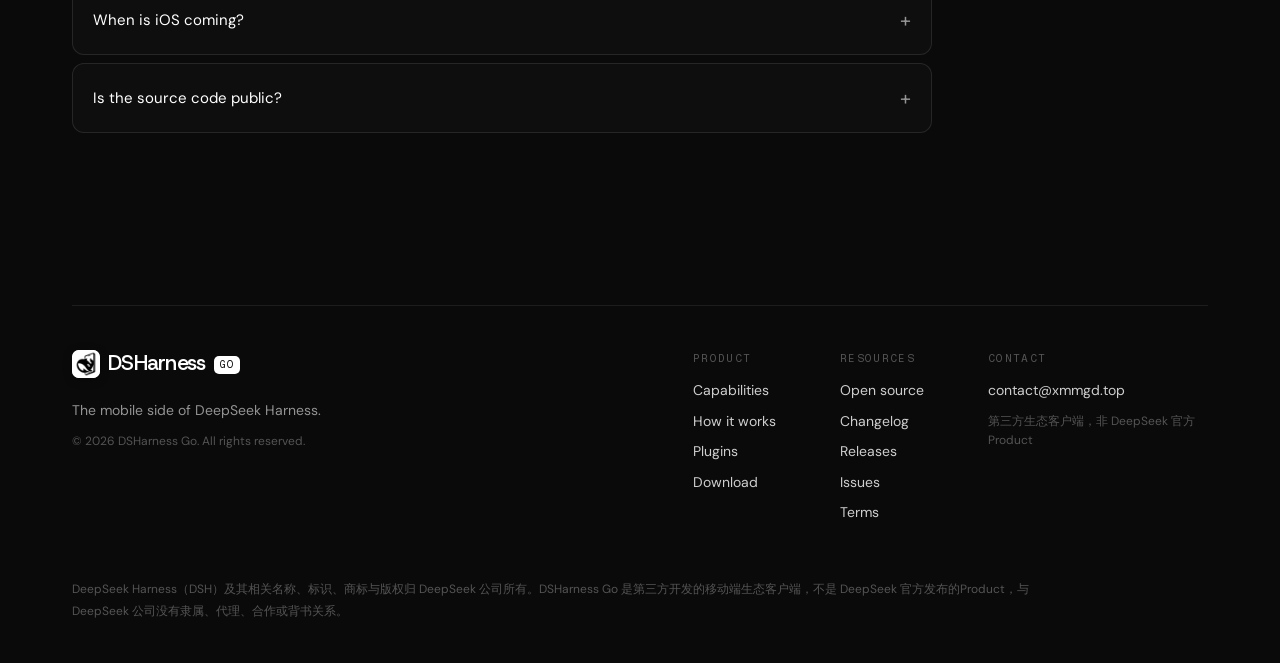
==== commit 51b22144: "Publish Android source and refresh v1.0.12 project pages" ====
--- a/en.html
+++ b/en.html
@@ -456,15 +456,15 @@
         <div class="os-card">
           <div class="os-head">
             <p class="eyebrow">OPEN SOURCE</p>
-            <h2 class="heading1">Open source plan</h2>
-            <p class="body-desc">The source is currently private and only signed APKs are distributed. <strong>After the iOS release, the Android and iOS sources will be open-sourced together.</strong></p>
+            <h2 class="heading1">Open source</h2>
+            <p class="body-desc">Android source is available on GitHub under <strong>AGPL-3.0</strong>. Explore the code, report issues, and contribute improvements.</p>
           </div>
           <ol class="os-timeline">
             <li class="is-done"><span>01</span><b>Android preview</b><em>Released</em></li>
             <li class="is-now"><span>02</span><b>iOS version</b><em>In development</em></li>
-            <li><span>03</span><b>Open source release</b><em>After iOS</em></li>
+            <li><span>03</span><b>Android source</b><em>Available</em></li>
           </ol>
-          <p class="os-note">The repository, license and migration notes will be announced then.</p>
+          <p class="os-note"><a href="https://github.com/mionio233-collab/dsharness-go">Browse the GitHub repository</a> · AGPL-3.0</p>
         </div>
       </div>
     </section>
@@ -485,7 +485,7 @@
           <div class="platform"><span class="platform-k">ANDROID</span><b>Preview available</b><span>arm64-v8a · Android 8.0+</span></div>
           <div class="platform platform-soon"><span class="platform-k">IOS</span><b>In development</b><span>Not available yet</span></div>
         </div>
-        <p class="join-meta">v1.0.9 · 约 52.6 MB · SHA256 39ff2187…63a8 · 专有软件</p>
+        <p class="join-meta">v1.0.12 · 96.0 MB · SHA256 61cf00c6…998c · AGPL-3.0</p>
       </div>
     </section>
 
@@ -510,7 +510,7 @@
           </details>
           <details>
             <summary>Is the source code public?</summary>
-            <p>The source is currently private and only signed APKs are distributed. <strong>After the iOS release, the Android and iOS sources will be open-sourced together.</strong></p>
+            <p>Android source is available on GitHub under <strong>AGPL-3.0</strong>. Explore the code, report issues, and contribute improvements.</p>
           </details>
         </div>
       </div>
@@ -540,7 +540,7 @@
           </div>
           <div class="footer-col">
             <h4>Resources</h4>
-            <a href="#open-source">Open source plan</a>
+            <a href="#open-source">Open source</a>
             <a href="./CHANGELOG.md">Changelog</a>
             <a href="https://github.com/mionio233-collab/dsharness-go/releases" target="_blank" rel="noopener">Releases</a>
             <a href="https://github.com/mionio233-collab/dsharness-go/issues" target="_blank" rel="noopener">Issues</a>
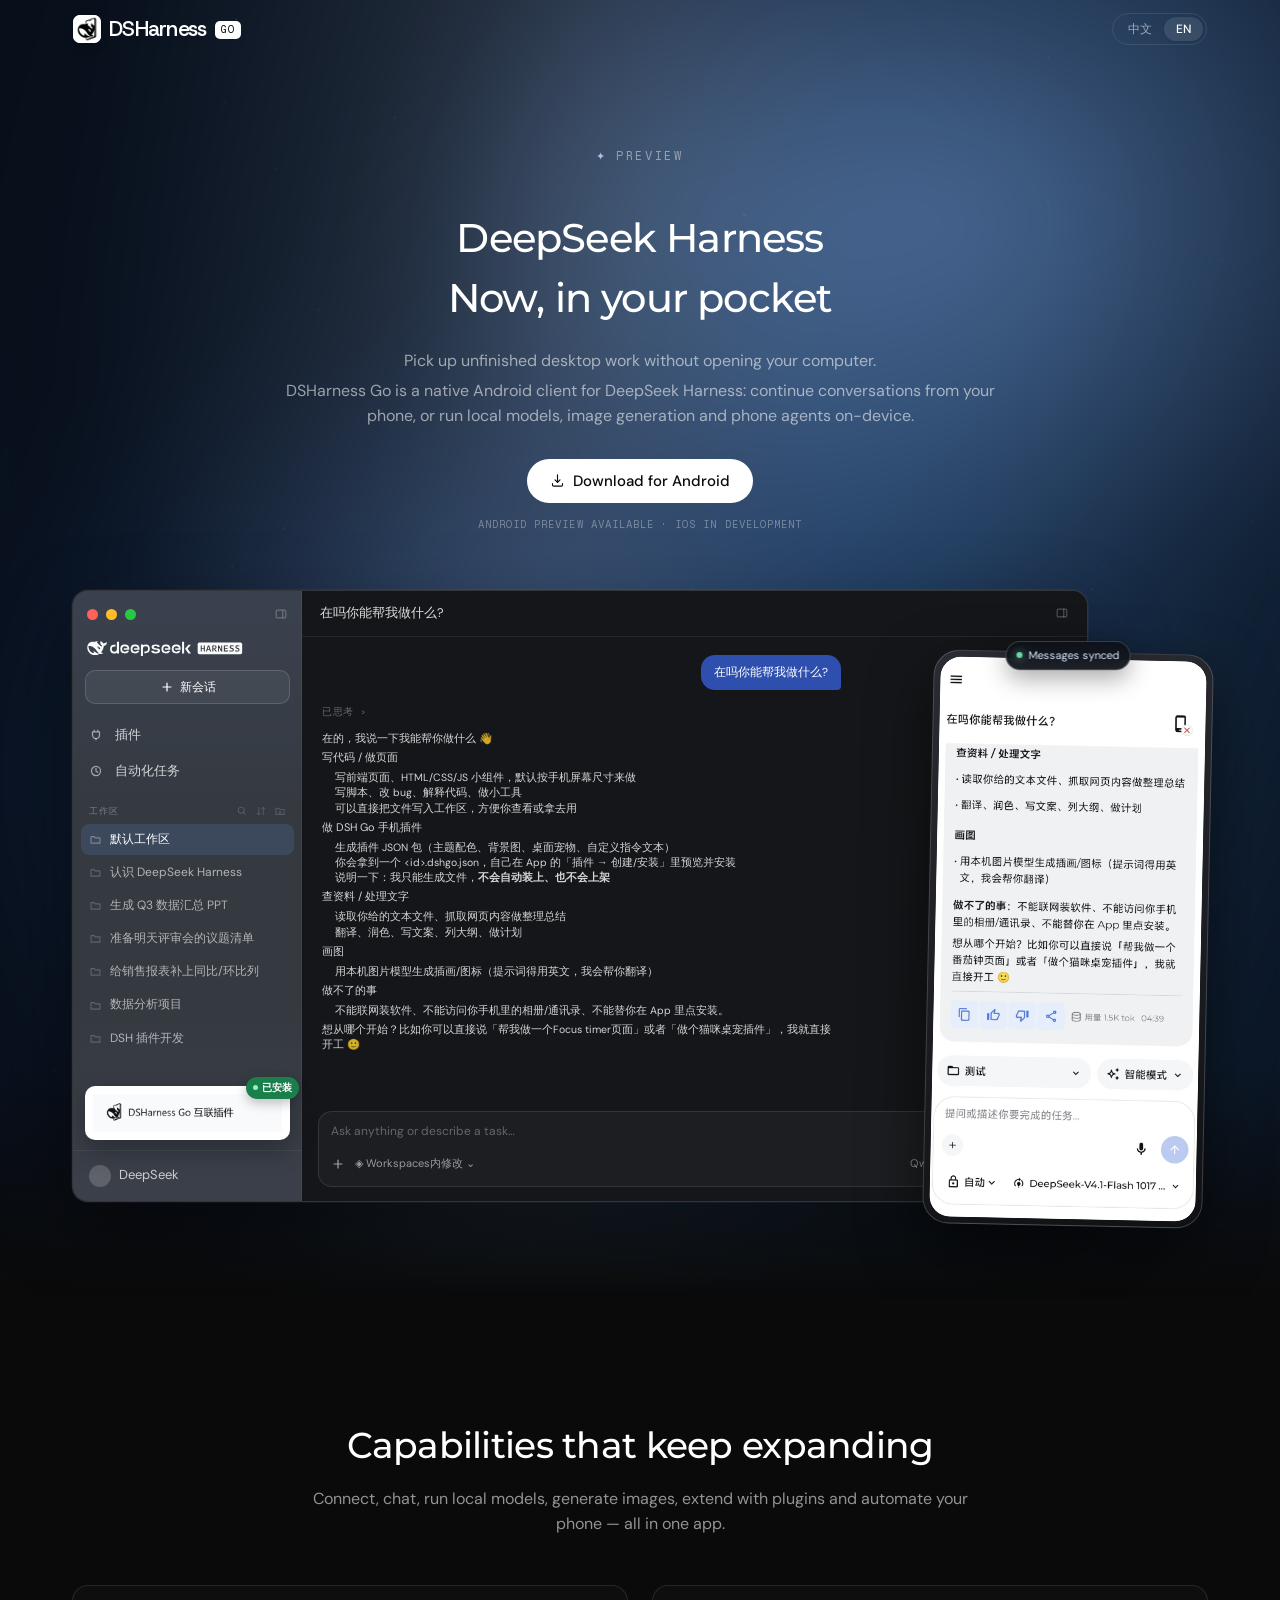
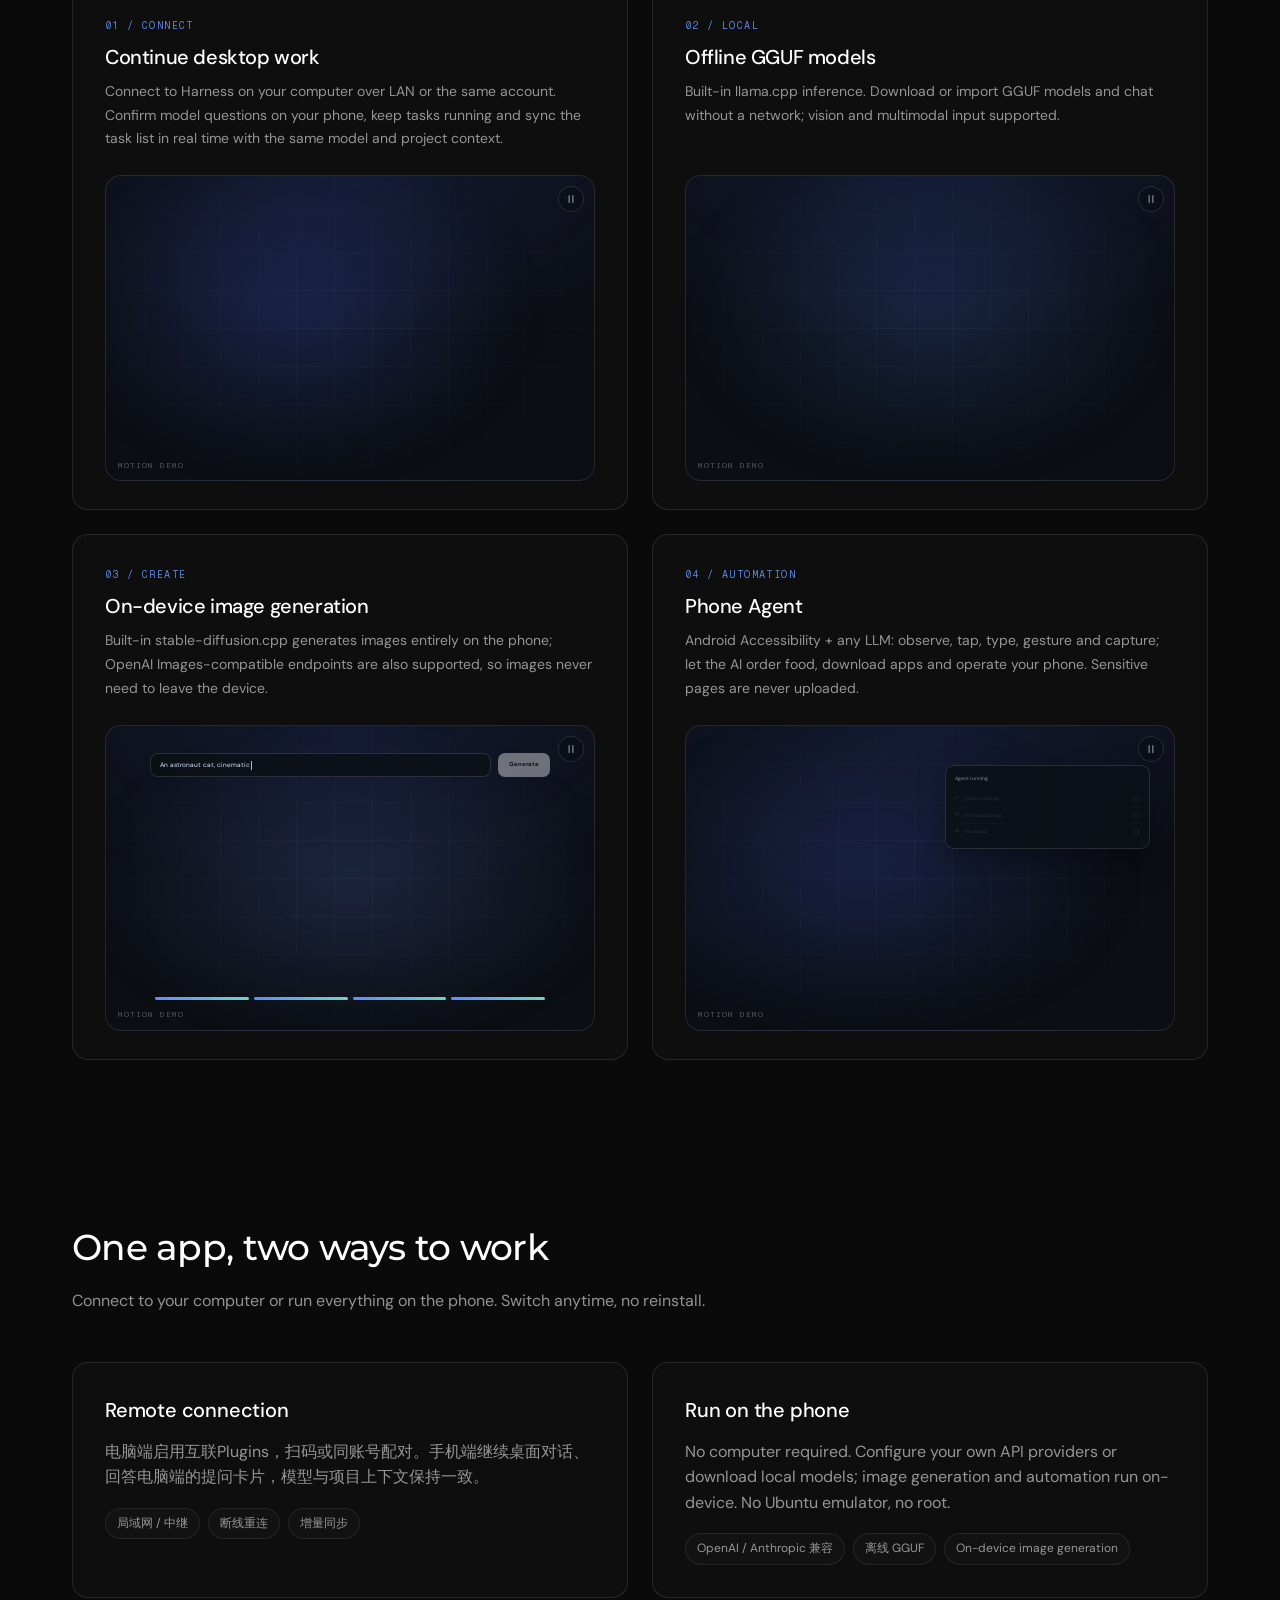
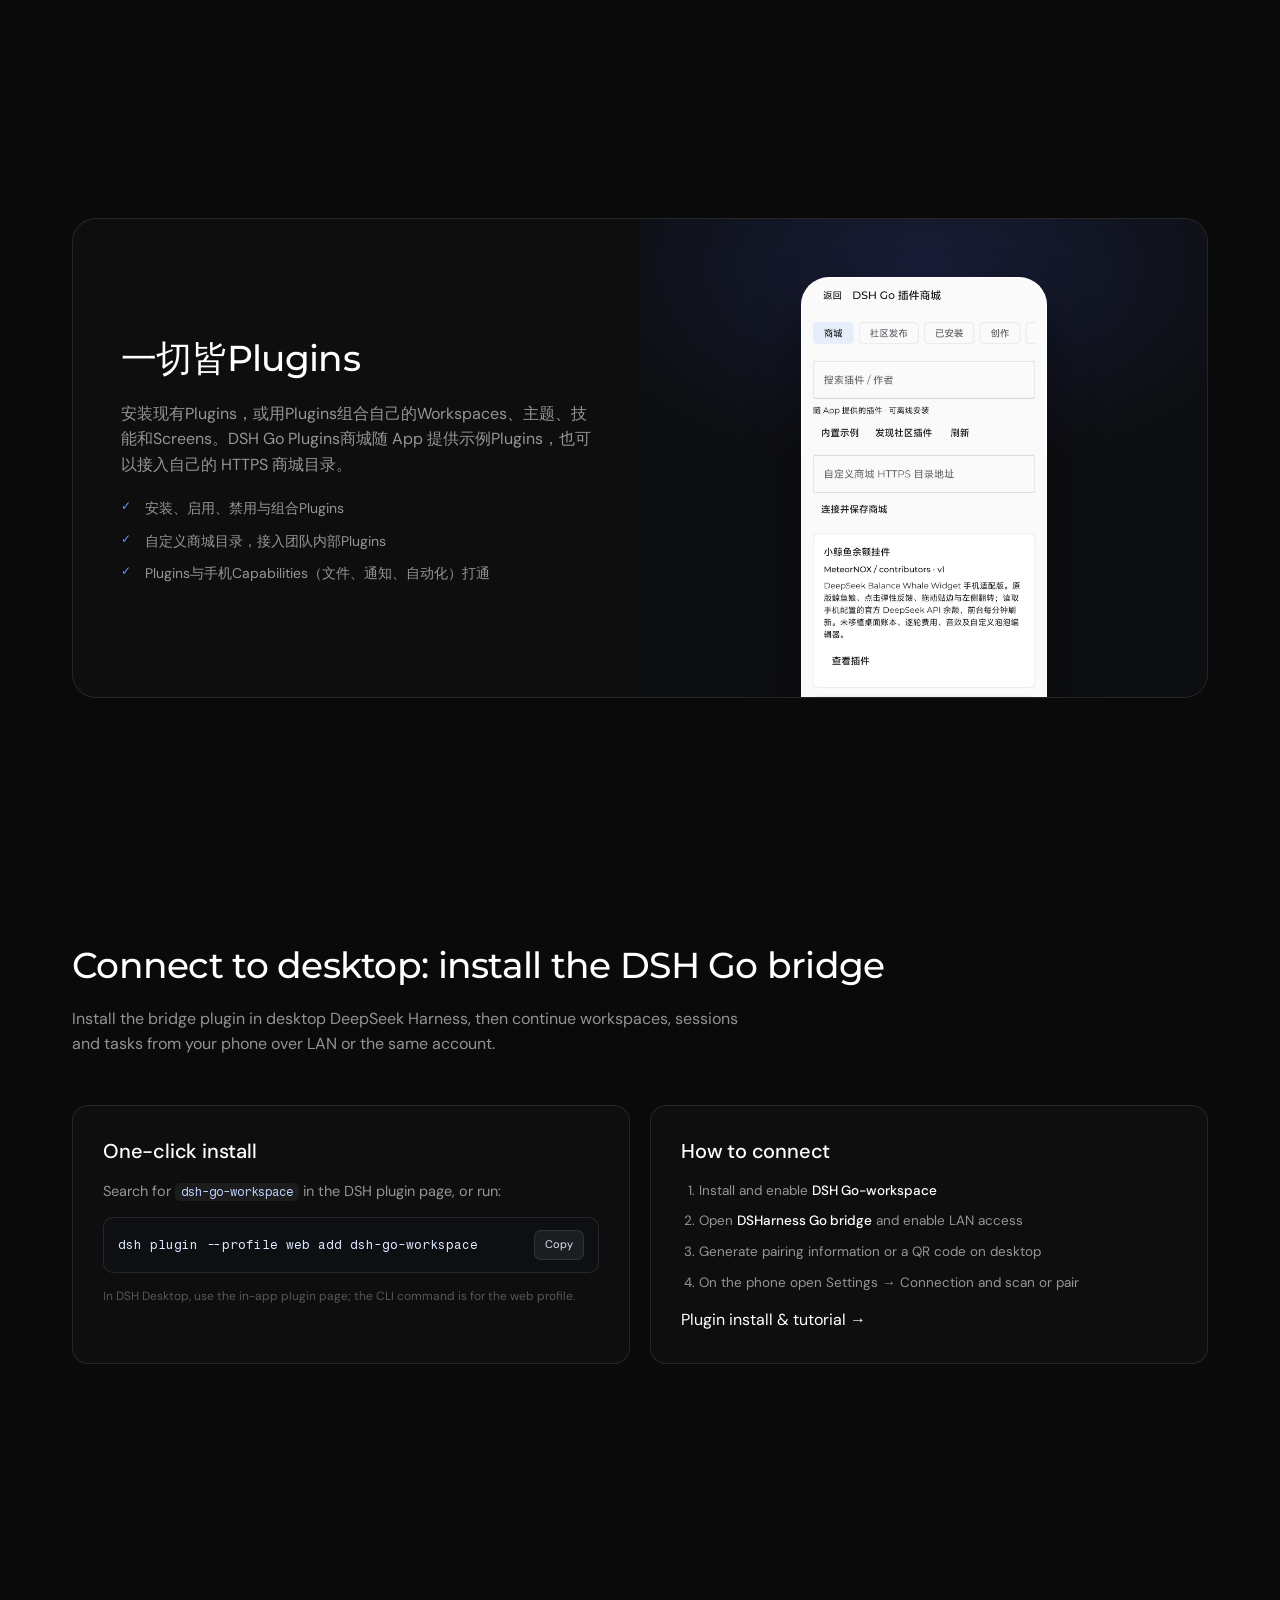
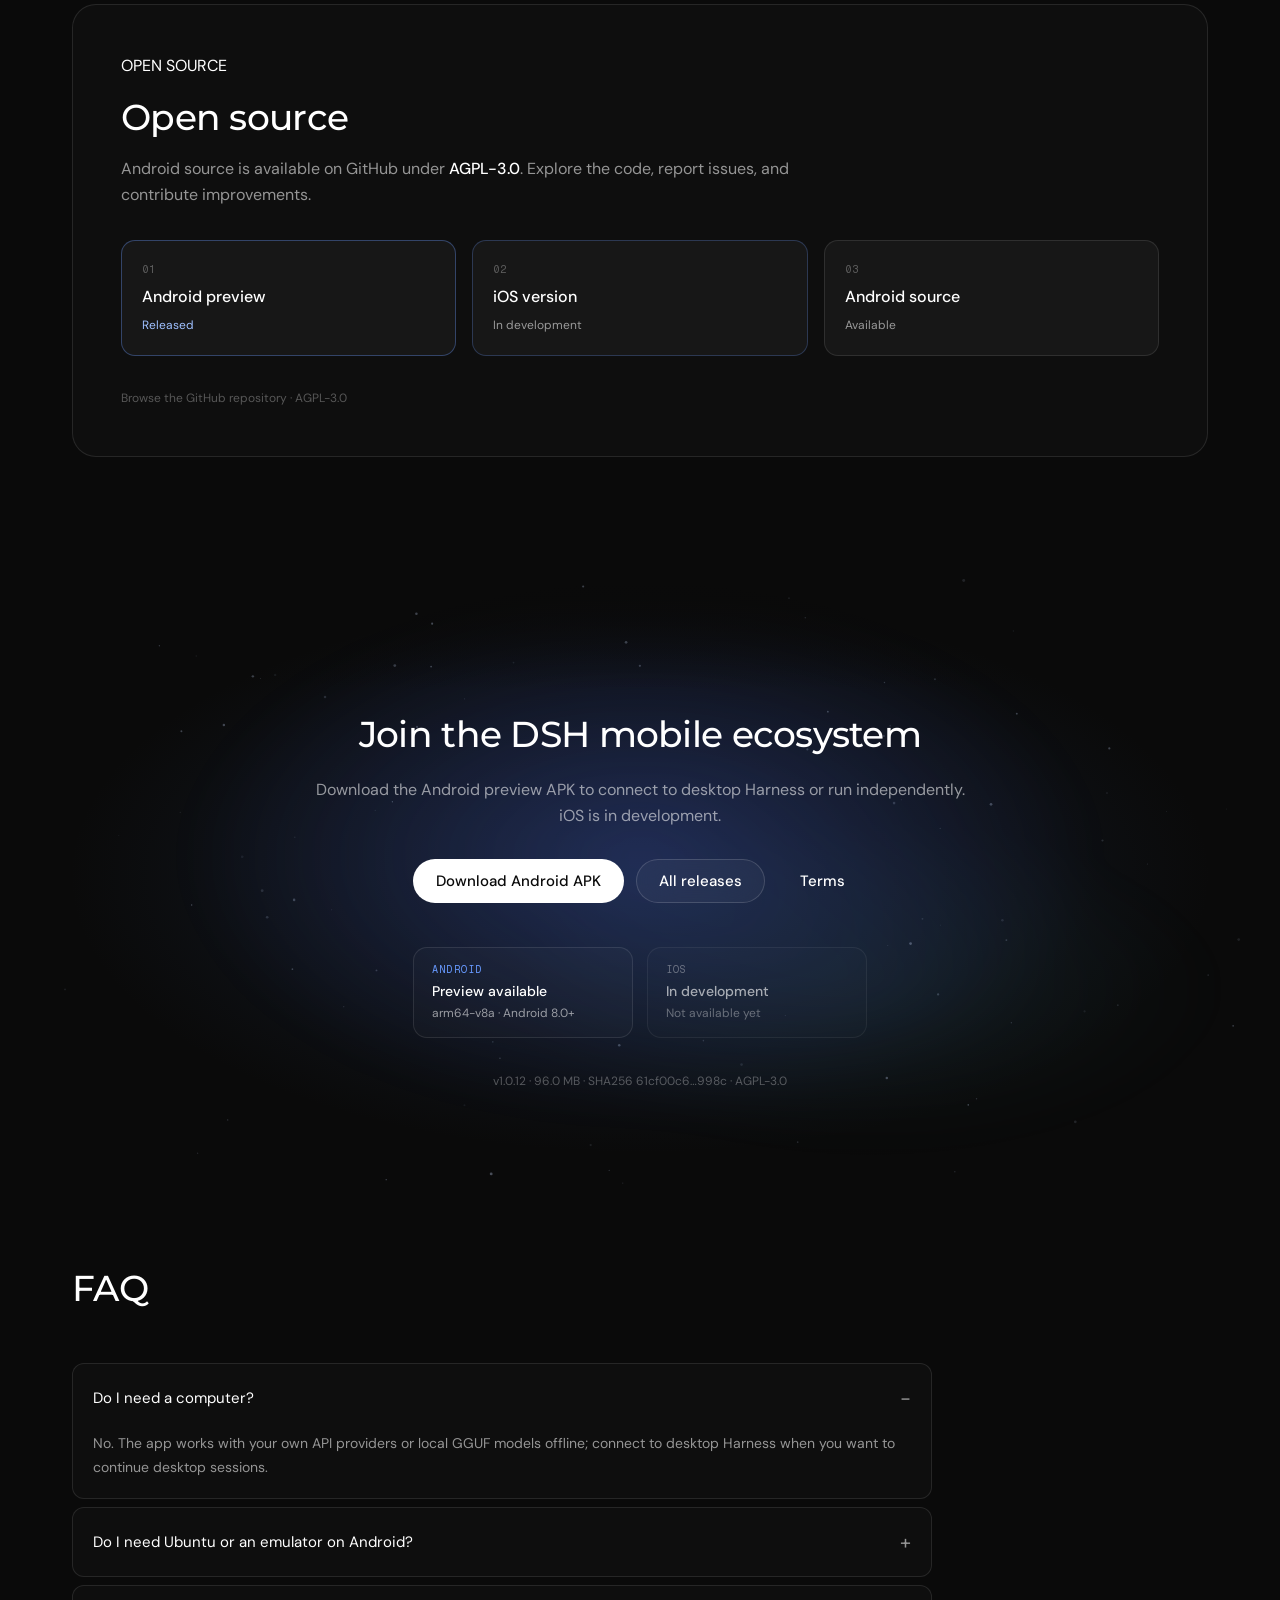
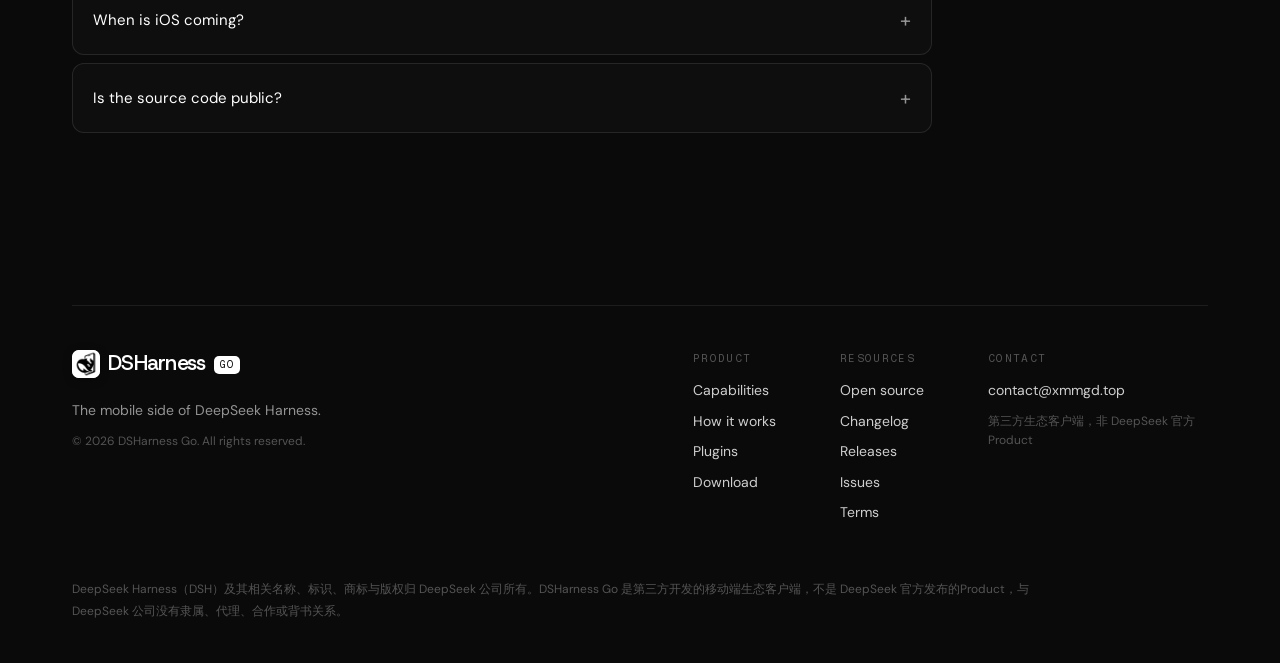
==== commit 2471f48c: "Make Android buttons download APK directly and add regional routing" ====
--- a/en.html
+++ b/en.html
@@ -35,7 +35,7 @@
           <svg viewBox="0 0 24 24" aria-hidden="true"><path fill="currentColor" d="M12 .5A11.5 11.5 0 0 0 .5 12c0 5.08 3.29 9.39 7.86 10.91.58.1.79-.25.79-.55v-2.15c-3.2.7-3.88-1.36-3.88-1.36-.52-1.33-1.28-1.68-1.28-1.68-1.04-.72.08-.7.08-.7 1.15.08 1.76 1.18 1.76 1.18 1.03 1.76 2.7 1.25 3.36.96.1-.75.4-1.25.73-1.54-2.55-.29-5.24-1.28-5.24-5.7 0-1.26.45-2.29 1.18-3.1-.12-.29-.51-1.46.11-3.05 0 0 .97-.31 3.18 1.18a11.1 11.1 0 0 1 5.8 0c2.2-1.49 3.17-1.18 3.17-1.18.62 1.59.23 2.76.12 3.05.73.81 1.18 1.84 1.18 3.1 0 4.43-2.7 5.4-5.26 5.69.41.35.78 1.05.78 2.12v3.14c0 .3.2.66.8.55A11.5 11.5 0 0 0 23.5 12 11.5 11.5 0 0 0 12 .5z"/></svg>
           <span>GitHub</span>
         </a>
-        <a class="btn btn-primary btn-download scrolled-only" href="#download">Download<span class="chev"></span></a>
+        <a class="btn btn-primary btn-download scrolled-only" href="https://github.com/mionio233-collab/dsharness-go/releases/download/v1.0.12/DSHarness-Go-v1.0.12-arm64-v8a.apk" data-apk-download>Download</a>
         <div class="locale-toggle top-only" role="group" aria-label="Language">
           <button type="button" class="locale-item" data-locale="zh">中文</button>
           <button type="button" class="locale-item is-active" data-locale="en">EN</button>
@@ -60,7 +60,7 @@
         <a href="#plugins">Plugins</a>
         <a href="#download">Download</a>
         <a href="#faq">FAQ</a>
-        <a class="mobile-download" href="https://github.com/mionio233-collab/dsharness-go/releases/latest" target="_blank" rel="noopener">Download Android APK</a>
+        <a class="mobile-download" href="https://github.com/mionio233-collab/dsharness-go/releases/download/v1.0.12/DSHarness-Go-v1.0.12-arm64-v8a.apk" data-apk-download>Download Android APK</a>
       </nav>
       <div class="mobile-lang">
         <button type="button" class="locale-item is-active" data-locale="zh">中文</button>
@@ -83,10 +83,9 @@
             <p>Pick up unfinished desktop work without opening your computer.</p>
             <p>DSHarness Go is a native Android client for DeepSeek Harness: continue conversations from your phone, or run local models, image generation and phone agents on-device.</p>
           </div>
-          <a class="btn btn-primary btn-hero" href="#download">
+          <a class="btn btn-primary btn-hero" href="https://github.com/mionio233-collab/dsharness-go/releases/download/v1.0.12/DSHarness-Go-v1.0.12-arm64-v8a.apk" data-apk-download>
             <svg viewBox="0 0 24 24" aria-hidden="true"><path fill="none" stroke="currentColor" stroke-width="1.8" stroke-linecap="round" stroke-linejoin="round" d="M12 3v12m0 0l-4-4m4 4l4-4M4 17v2a2 2 0 0 0 2 2h12a2 2 0 0 0 2-2v-2"/></svg>
             Download for Android
-            <span class="chev"></span>
           </a>
           <p class="hero-note">Android preview available · iOS in development</p>
         </div>
@@ -477,7 +476,7 @@
         <h2 class="heading1">Join the DSH mobile ecosystem</h2>
         <p class="body-desc join-desc">Download the Android preview APK to connect to desktop Harness or run independently. iOS is in development.</p>
         <div class="join-actions">
-          <a class="btn btn-primary btn-lg" href="https://github.com/mionio233-collab/dsharness-go/releases/latest" target="_blank" rel="noopener">Download Android APK</a>
+          <a class="btn btn-primary btn-lg" href="https://github.com/mionio233-collab/dsharness-go/releases/download/v1.0.12/DSHarness-Go-v1.0.12-arm64-v8a.apk" data-apk-download>Download Android APK</a>
           <a class="btn btn-secondary btn-lg" href="https://github.com/mionio233-collab/dsharness-go/releases" target="_blank" rel="noopener">All releases</a>
           <a class="btn btn-ghost btn-lg" href="./terms.html">Terms</a>
         </div>
@@ -557,6 +556,7 @@
     </div>
   </footer>
 
+  <script src="download.js" defer></script>
   <script src="main.js" defer></script>
 </body>
 </html>
